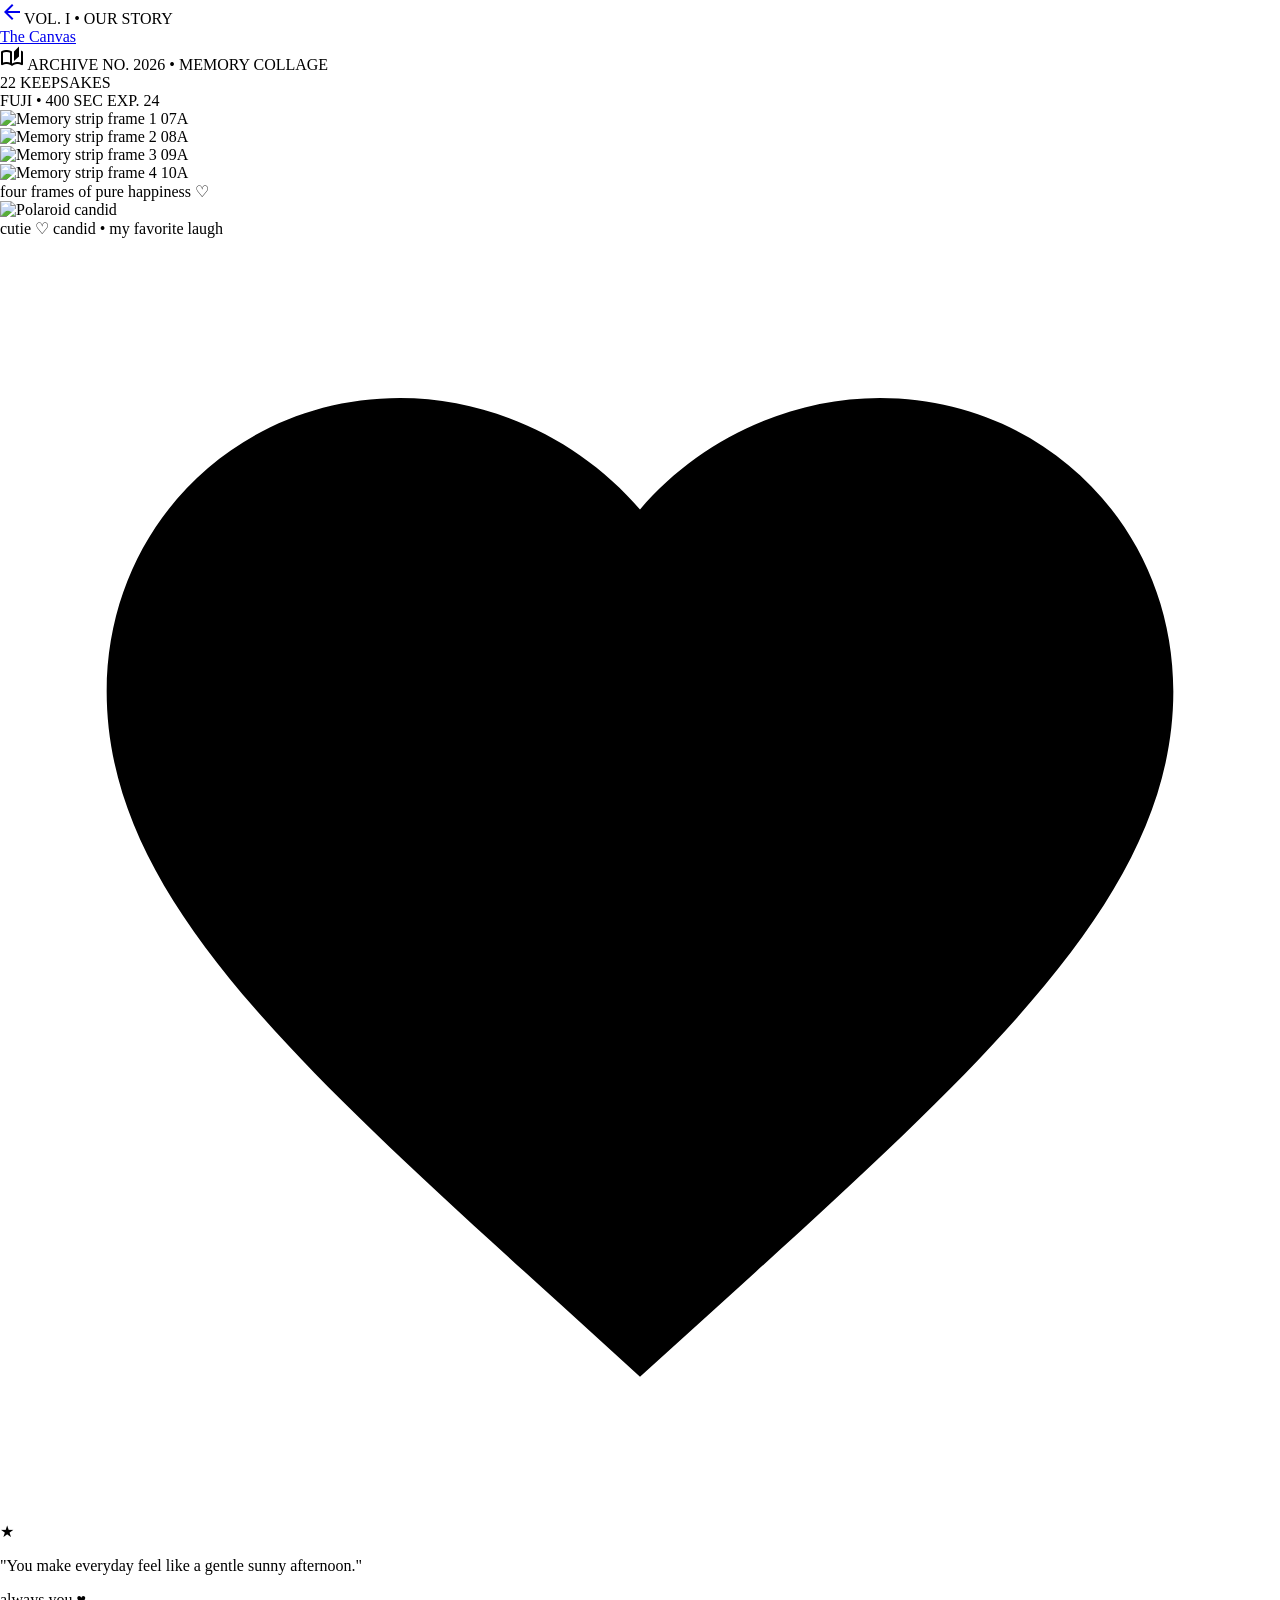
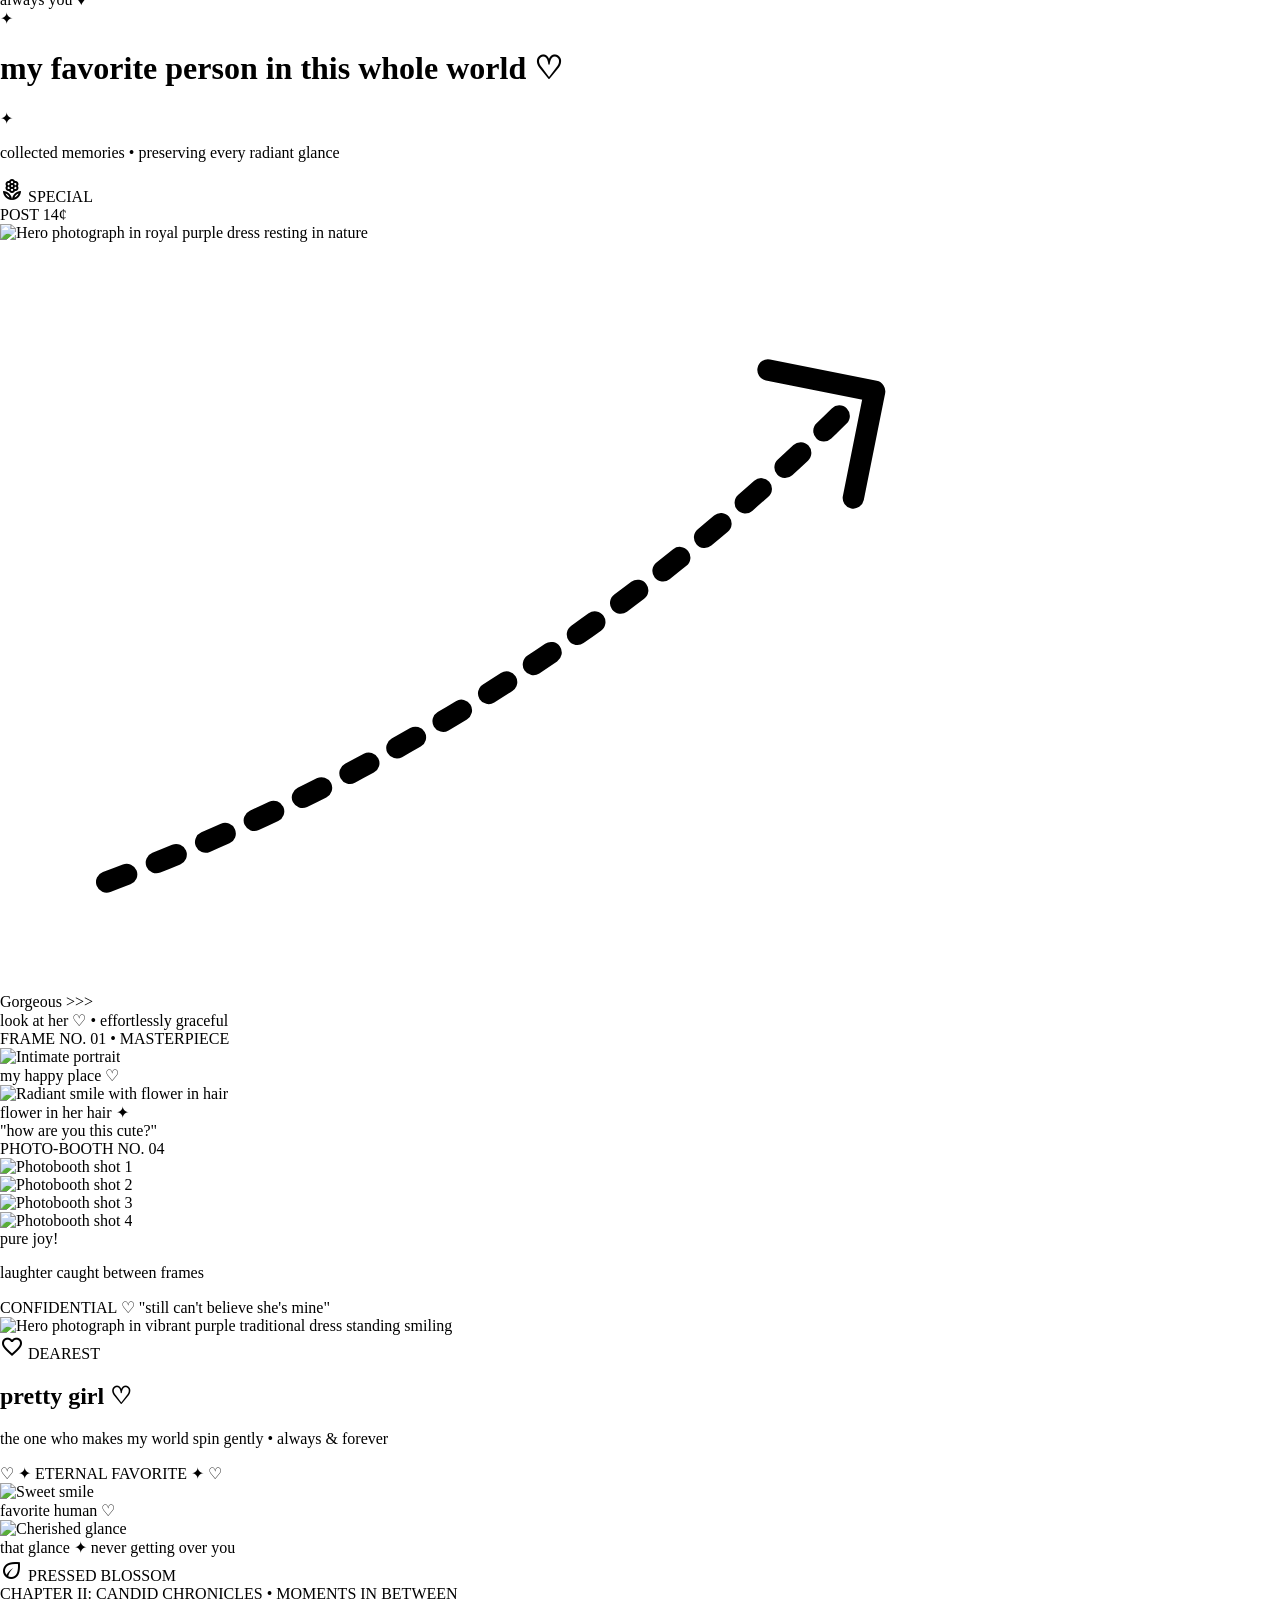
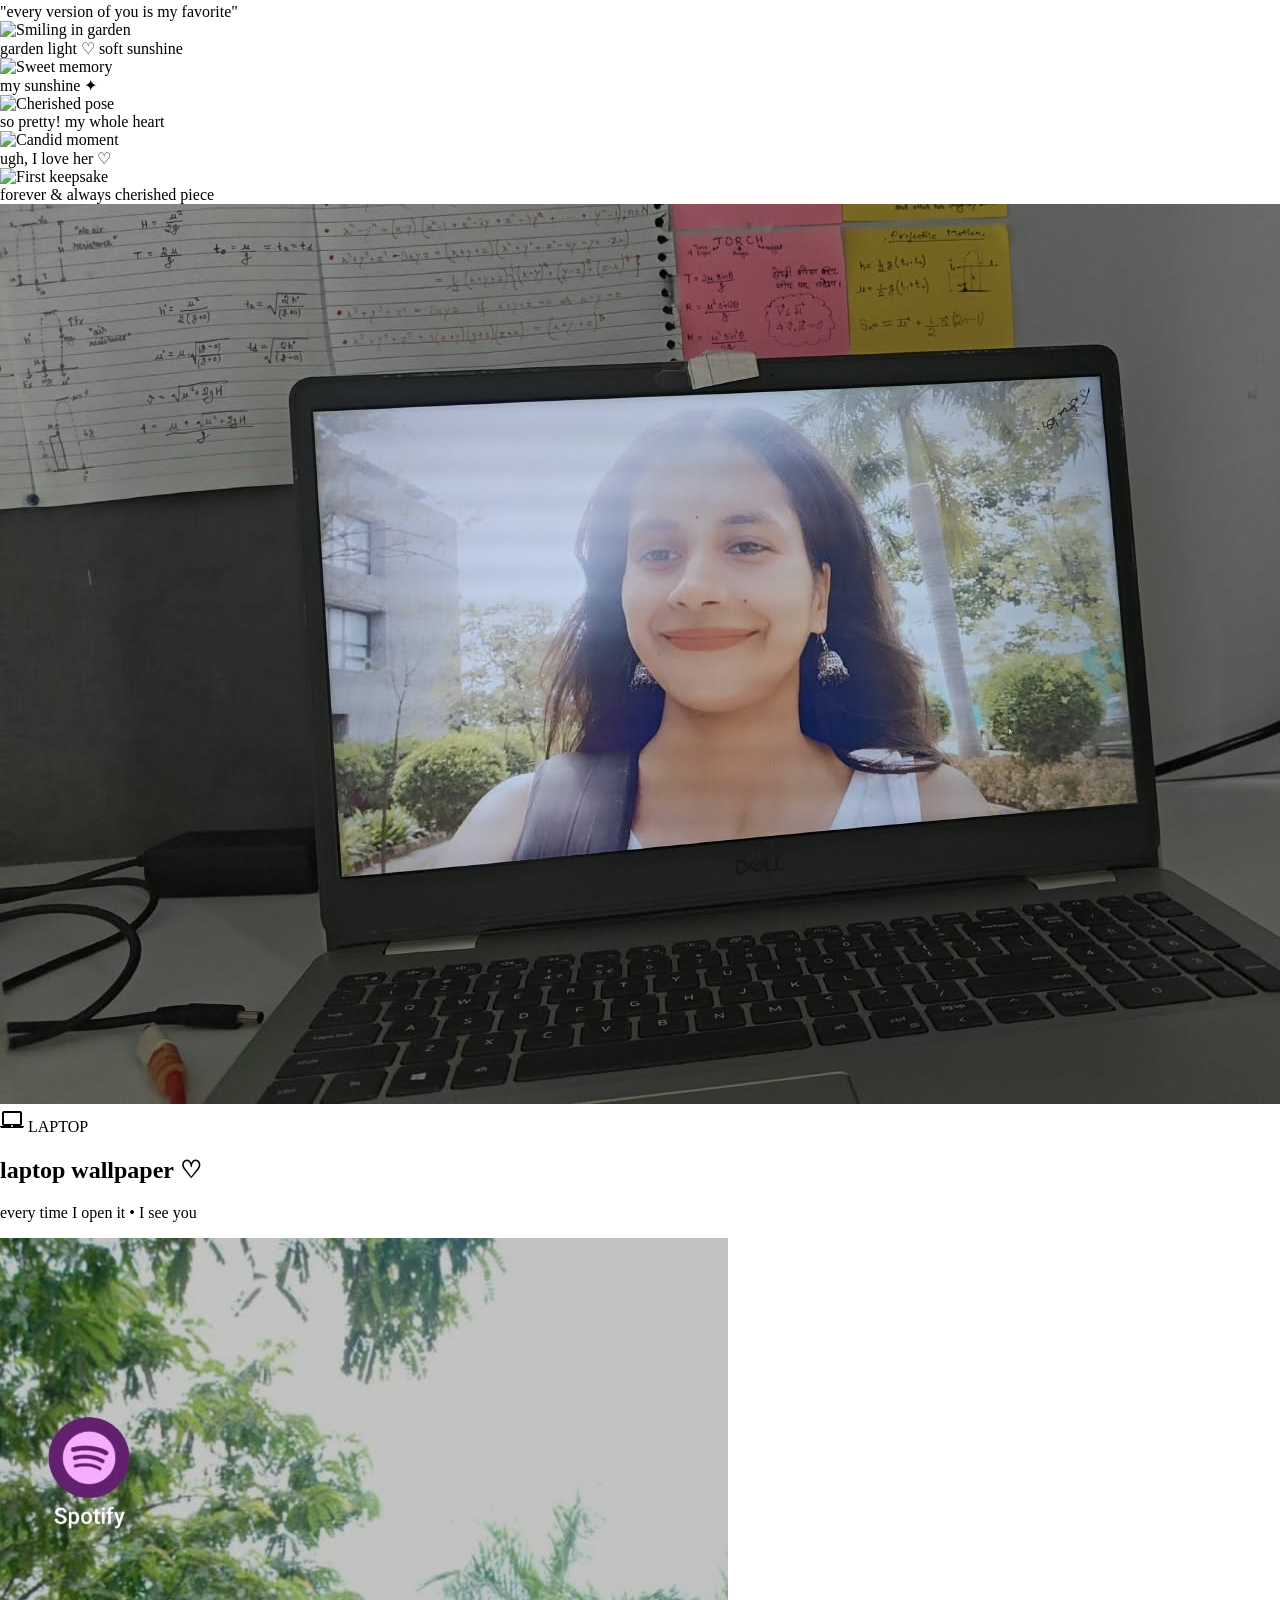
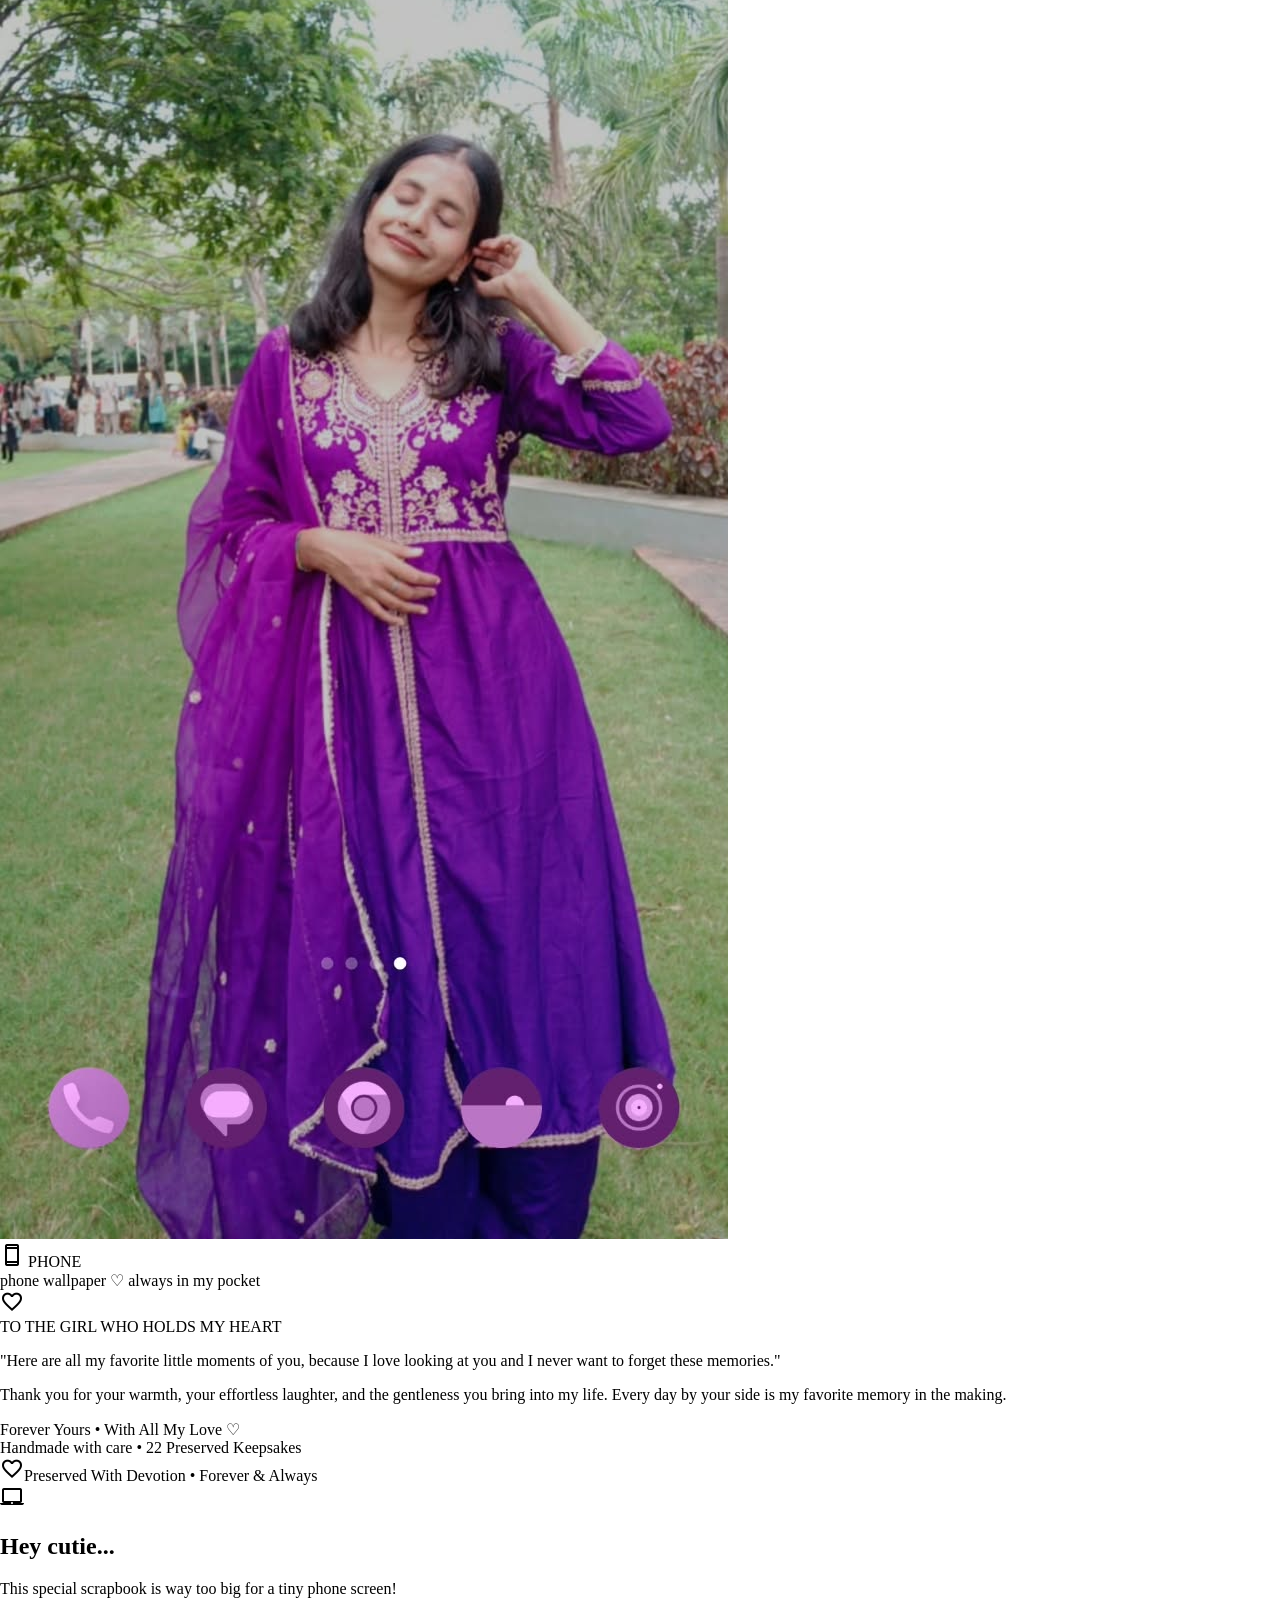
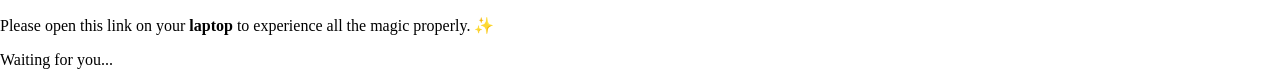
==== code.html @ 025b6c27 "Initial commit" ====
<!DOCTYPE html>

<html lang="en"><head><meta charset="utf-8"/><meta content="width=device-width, initial-scale=1.0" name="viewport"/><link href="https://fonts.googleapis.com/css2?family=Courier+Prime:ital,wght@0,400;0,700;1,400&family=EB+Garamond:ital,wght@0,400..800;1,400..800&family=Karla:ital,wght@0,300..800;1,300..800&family=Material+Symbols+Outlined:opsz,wght,FILL,GRAD@20..48,100..700,0..1,-50..200" rel="stylesheet"/>
<link href="https://fonts.googleapis.com/css2?family=Material+Symbols+Outlined:wght,FILL@100..700,0..1&display=swap" rel="stylesheet"/>
<link href="https://fonts.googleapis.com/css2?family=Courier+Prime:wght@100..900&family=EB+Garamond:wght@100..900&family=Karla:wght@100..900&display=swap" rel="stylesheet"/><style>@layer base{html,body{margin:0;padding:0;}body{overscroll-behavior:none;}main>:first-child{margin-top:0!important;}main>:last-child{margin-bottom:0!important;}}::-webkit-scrollbar{display:none;}</style><script src="https://cdn.tailwindcss.com"></script><script id="tailwind-config">tailwind.config={darkMode:"class",theme:{extend:{colors:{"surface":"#fdf9ef","secondary":"#7e5352","washi-tape-cream":"#F9F6EDD9","tertiary-fixed":"#eeddf5","muted-burgundy":"#5C1D26","on-surface-variant":"#554243","surface-container-high":"#ece8de","on-tertiary-fixed":"#211829","translucent-glaze":"#FFFFFF80","primary":"#6b1526","soft-beige":"#EFE8DA","on-error-container":"#93000a","dusty-rose":"#C98A90","secondary-fixed-dim":"#f1b9b7","kraft-paper":"#D2BA9E","surface-dim":"#dddad0","on-primary-fixed-variant":"#802634","outline":"#887273","on-secondary-fixed":"#311212","surface-container-lowest":"#ffffff","on-surface":"#1c1c16","surface-container":"#f1eee4","ink-charcoal":"#2A2324","blush-pink":"#F4D8D7","surface-container-low":"#f7f3e9","inverse-surface":"#31312a","error":"#ba1a1a","inverse-primary":"#ffb2b8","on-error":"#ffffff","surface-bright":"#fdf9ef","pen-sepia":"#4A3B32","on-primary":"#ffffff","tertiary-fixed-dim":"#d1c1d9","on-tertiary":"#ffffff","on-primary-fixed":"#40000e","tertiary-container":"#564a5e","on-tertiary-container":"#cbbbd2","secondary-fixed":"#ffdad8","secondary-container":"#fdc4c2","surface-variant":"#e6e2d8","surface-container-highest":"#e6e2d8","warm-ivory":"#FAF7F0","primary-container":"#8a2d3b","on-background":"#1c1c16","on-secondary-container":"#794e4d","error-container":"#ffdad6","tertiary":"#3e3346","on-primary-container":"#ffa8af","on-secondary-fixed-variant":"#643c3b","outline-variant":"#dbc0c1","surface-tint":"#9f3d4a","background":"#fdf9ef","inverse-on-surface":"#f4f0e6","on-secondary":"#ffffff","primary-fixed-dim":"#ffb2b8","primary-fixed":"#ffdadb","on-tertiary-fixed-variant":"#4e4256"},borderRadius:{"DEFAULT":"0.125rem","lg":"0.25rem","xl":"0.5rem","full":"0.75rem"},spacing:{"unit-2xs":"0.25rem","unit-3xl":"4rem","unit-xl":"2rem","unit-2xl":"3rem","unit-lg":"1.5rem","unit-md":"1rem","unit-sm":"0.75rem","unit-xs":"0.5rem","scrapbook-padding":"2.5rem","gutter-loose":"1.5rem"},fontFamily:{"headline-lg":["EB Garamond"],"body-md":["Karla"],"annotation-pen":["Karla"],"headline-lg-mobile":["EB Garamond"],"headline-display-mobile":["EB Garamond"],"label-stamp":["Courier Prime"],"headline-md":["EB Garamond"],"annotation-tiny":["Karla"],"script-callout":["EB Garamond"],"label-typewriter":["Courier Prime"],"headline-display":["EB Garamond"],"body-sm":["Karla"]},fontSize:{"headline-lg":["32px",{"lineHeight":"40px","letterSpacing":"-0.01em","fontWeight":"500"}],"body-md":["15px",{"lineHeight":"22px","fontWeight":"400"}],"annotation-pen":["14px",{"lineHeight":"18px","letterSpacing":"0.01em","fontWeight":"500"}],"headline-lg-mobile":["24px",{"lineHeight":"30px","fontWeight":"500"}],"headline-display-mobile":["32px",{"lineHeight":"38px","letterSpacing":"-0.01em","fontWeight":"400"}],"label-stamp":["10px",{"lineHeight":"12px","letterSpacing":"0.1em","fontWeight":"700"}],"headline-md":["22px",{"lineHeight":"28px","fontWeight":"400"}],"annotation-tiny":["11px",{"lineHeight":"14px","letterSpacing":"0.02em","fontWeight":"500"}],"script-callout":["20px",{"lineHeight":"26px","fontWeight":"400"}],"label-typewriter":["12px",{"lineHeight":"16px","letterSpacing":"0.05em","fontWeight":"400"}],"headline-display":["48px",{"lineHeight":"54px","letterSpacing":"-0.02em","fontWeight":"400"}],"body-sm":["13px",{"lineHeight":"18px","fontWeight":"400"}]}}}}</script></head><body class="bg-warm-ivory text-on-surface font-body-md text-body-md"><header class="fixed top-0 w-full z-50 bg-warm-ivory/80 backdrop-blur-xl shadow-[0_1px_8px_rgba(74,59,50,0.06)]"><div class="h-16 w-full px-gutter-loose flex items-center justify-between"><div class="flex items-center gap-unit-sm"><a href="index.html" class="flex items-center justify-center w-8 h-8 rounded-full bg-surface-container hover:bg-surface-container-high transition-colors text-on-surface-variant"><span class="material-symbols-outlined text-[18px]">arrow_back</span></a><span class="font-label-typewriter text-label-typewriter tracking-widest text-primary uppercase">VOL. I • OUR STORY</span></div><nav class="hidden md:flex items-center gap-unit-lg" data-active-classes="bg-primary-container text-on-primary-container font-headline-md"><a aria-current="page" class="transition-colors bg-primary-container text-on-primary-container font-headline-md" data-path="scrapbook-canvas" href="#">The Canvas</a></nav><div class="flex items-center gap-unit-md"></div></div></header><main class="w-full pt-16 bg-warm-ivory min-h-screen"><div class="flex flex-col w-full">
<!-- Interactive Overhead Flat-Lay Scrapbook Canvas -->
<div class="relative w-full max-w-[1400px] mx-auto px-unit-sm md:px-unit-xl py-unit-xl overflow-hidden select-none">
<!-- Ambient Subtle Paper Texture Backdrop Elements -->
<div class="absolute inset-0 pointer-events-none opacity-40 bg-[radial-gradient(#dbc0c1_1px,transparent_1px)] [background-size:24px_24px]"></div>
<!-- Top Floating Curatorial Controls -->
<div class="relative z-30 flex items-center justify-between mb-unit-lg px-unit-xs">
<div class="flex items-center gap-unit-xs bg-surface-container/90 backdrop-blur-md px-unit-md py-unit-xs rounded-full shadow-[0_2px_8px_rgba(74,59,50,0.08)]">
<span class="material-symbols-outlined text-[16px] text-primary">auto_stories</span>
<span class="font-label-stamp text-label-stamp uppercase tracking-widest text-pen-sepia">ARCHIVE NO. 2026 • MEMORY COLLAGE</span>
</div>
<div class="flex items-center gap-unit-sm">
<span class="font-label-typewriter text-label-typewriter text-secondary/80 bg-blush-pink/60 px-unit-sm py-unit-2xs rounded">22 KEEPSAKES</span>
</div>
</div>
<!-- MAIN EDITORIAL SCRAPBOOK COMPOSITION -->
<div class="relative w-full pb-unit-3xl">
<!-- ========================================================= -->
<!-- SECTION 1: THE UPPER OVERVIEW & FILM REEL + POLAROIDS     -->
<!-- ========================================================= -->
<div class="grid grid-cols-1 md:grid-cols-12 gap-unit-md items-start">
<!-- Left Cluster: Film Reel strip (IMAGE_7, 10, 12, 17) & Polaroid (IMAGE_5) -->
<div class="md:col-span-4 flex flex-col gap-unit-lg relative z-20">
<!-- Retro 35mm Acetate Film Strip containing 4 frames -->
<div class="relative bg-ink-charcoal text-surface-variant p-unit-sm rounded shadow-[0_12px_24px_-6px_rgba(42,35,36,0.28)] -rotate-2 hover:rotate-0 transition-transform duration-300">
<!-- Washi tape at top of film reel -->
<div class="absolute -top-3 left-1/3 w-28 h-6 bg-blush-pink/80 backdrop-blur-sm -rotate-3 z-30 shadow-sm border-dashed"></div>
<div class="flex items-center justify-between font-label-stamp text-[9px] text-soft-beige/70 tracking-widest px-unit-xs mb-unit-xs uppercase">
<span>FUJI • 400 SEC</span>
<span class="flex items-center gap-1"><span class="w-1.5 h-1.5 rounded-full bg-dusty-rose"></span>EXP. 24</span>
</div>
<!-- Film Sprocket holes top -->
<div class="flex justify-between px-1 mb-1.5 opacity-60">
<span class="w-2.5 h-2 bg-warm-ivory rounded-xs"></span>
<span class="w-2.5 h-2 bg-warm-ivory rounded-xs"></span>
<span class="w-2.5 h-2 bg-warm-ivory rounded-xs"></span>
<span class="w-2.5 h-2 bg-warm-ivory rounded-xs"></span>
<span class="w-2.5 h-2 bg-warm-ivory rounded-xs"></span>
<span class="w-2.5 h-2 bg-warm-ivory rounded-xs"></span>
<span class="w-2.5 h-2 bg-warm-ivory rounded-xs"></span>
<span class="w-2.5 h-2 bg-warm-ivory rounded-xs"></span>
</div>
<!-- 4 Frames inside the strip -->
<div class="grid grid-cols-2 gap-unit-xs">
<!-- Frame 1: IMAGE_7 -->
<div class="relative group overflow-hidden bg-black/20 rounded">
<img alt="Memory strip frame 1" class="w-full h-36 object-cover object-[center_75%] rounded-xs transition-transform duration-300 group-hover:scale-105" src="https://lh3.googleusercontent.com/aida-public/[base64]"/>
<span class="absolute bottom-1 right-1 font-label-stamp text-[8px] text-surface-bright/90 bg-ink-charcoal/60 px-1">07A</span>
</div>
<!-- Frame 2: IMAGE_10 -->
<div class="relative group overflow-hidden bg-black/20 rounded">
<img alt="Memory strip frame 2" class="w-full h-36 object-cover rounded-xs transition-transform duration-300 group-hover:scale-105" src="https://lh3.googleusercontent.com/aida-public/[base64]"/>
<span class="absolute bottom-1 right-1 font-label-stamp text-[8px] text-surface-bright/90 bg-ink-charcoal/60 px-1">08A</span>
</div>
<!-- Frame 3: IMAGE_12 -->
<div class="relative group overflow-hidden bg-black/20 rounded">
<img alt="Memory strip frame 3" class="w-full h-36 object-cover rounded-xs transition-transform duration-300 group-hover:scale-105" src="https://lh3.googleusercontent.com/aida-public/[base64]"/>
<span class="absolute bottom-1 right-1 font-label-stamp text-[8px] text-surface-bright/90 bg-ink-charcoal/60 px-1">09A</span>
</div>
<!-- Frame 4: IMAGE_17 -->
<div class="relative group overflow-hidden bg-black/20 rounded">
<img alt="Memory strip frame 4" class="w-full h-36 object-cover rounded-xs transition-transform duration-300 group-hover:scale-105" src="https://lh3.googleusercontent.com/aida-public/[base64]"/>
<span class="absolute bottom-1 right-1 font-label-stamp text-[8px] text-surface-bright/90 bg-ink-charcoal/60 px-1">10A</span>
</div>
</div>
<!-- Film Sprocket holes bottom -->
<div class="flex justify-between px-1 mt-1.5 opacity-60">
<span class="w-2.5 h-2 bg-warm-ivory rounded-xs"></span>
<span class="w-2.5 h-2 bg-warm-ivory rounded-xs"></span>
<span class="w-2.5 h-2 bg-warm-ivory rounded-xs"></span>
<span class="w-2.5 h-2 bg-warm-ivory rounded-xs"></span>
<span class="w-2.5 h-2 bg-warm-ivory rounded-xs"></span>
<span class="w-2.5 h-2 bg-warm-ivory rounded-xs"></span>
<span class="w-2.5 h-2 bg-warm-ivory rounded-xs"></span>
<span class="w-2.5 h-2 bg-warm-ivory rounded-xs"></span>
</div>
<div class="mt-unit-xs text-center font-annotation-pen text-annotation-pen text-blush-pink">
              four frames of pure happiness ♡
            </div>
</div>
<!-- Polaroid: IMAGE_5 tucked slightly beneath with tilt -->
<div class="relative self-center w-full max-w-[280px] bg-warm-ivory p-3 pb-7 rounded-sm shadow-[0_10px_22px_-4px_rgba(42,35,36,0.18)] rotate-3 hover:rotate-1 transition-transform duration-300 -mt-unit-md z-20">
<!-- Masking Tape corner -->
<div class="absolute -top-3 -right-2 w-20 h-5 bg-washi-tape-cream rotate-12 shadow-xs z-30"></div>
<img alt="Polaroid candid" class="w-full h-56 object-cover rounded-xs shadow-inner" src="https://lh3.googleusercontent.com/aida-public/[base64]"/>
<div class="pt-3 flex flex-col items-center">
<span class="font-headline-md text-headline-md text-pen-sepia tracking-tight">cutie ♡</span>
<span class="font-annotation-tiny text-annotation-tiny text-secondary">candid • my favorite laugh</span>
</div>
<!-- Tiny heart doodle mark -->
<svg class="absolute bottom-2 right-3 w-5 h-5 text-primary rotate-12" fill="currentColor" viewbox="0 0 24 24">
<path d="M12 21.35l-1.45-1.32C5.4 15.36 2 12.28 2 8.5 2 5.42 4.42 3 7.5 3c1.74 0 3.41.81 4.5 2.09C13.09 3.81 14.76 3 16.5 3 19.58 3 22 5.42 22 8.5c0 3.78-3.4 6.86-8.55 11.54L12 21.35z"></path>
</svg>
</div>
<!-- Handwritten memo scrap -->
<div class="relative bg-soft-beige p-unit-md rounded-sm shadow-[0_3px_8px_rgba(74,59,50,0.1)] -rotate-1 self-start max-w-xs">
<!-- Pin or mini stamp -->
<div class="absolute -top-2 left-4 w-4 h-4 rounded-full bg-primary/80 shadow-inner flex items-center justify-center text-[8px] text-white">★</div>
<p class="font-label-typewriter text-label-typewriter text-ink-charcoal leading-relaxed">
              "You make everyday feel like a gentle sunny afternoon."
            </p>
<div class="mt-1 text-right font-annotation-pen text-annotation-pen text-primary">
              always you ♥
            </div>
</div>
</div>
<!-- Center & Right: HERO PHOTOGRAPH 1 (IMAGE_6 in torn kraft mat) + Centerpiece Note -->
<div class="md:col-span-8 flex flex-col items-center relative z-10">
<!-- Hand-written Centerpiece Header Plaque -->
<div class="relative bg-surface-container-lowest/90 backdrop-blur-sm px-unit-lg py-unit-sm rounded shadow-[0_4px_12px_rgba(42,35,36,0.06)] mb-unit-md text-center rotate-1">
<div class="flex items-center justify-center gap-unit-xs">
<span class="text-primary font-headline-lg">✦</span>
<h1 class="font-headline-lg text-headline-lg text-primary tracking-tight">
                my favorite person in this whole world ♡
              </h1>
<span class="text-primary font-headline-lg">✦</span>
</div>
<p class="font-annotation-pen text-annotation-pen text-on-surface-variant">
              collected memories • preserving every radiant glance
            </p>
</div>
<!-- Hero Photograph 1: IMAGE_6 on large torn-edge Kraft Paper mat -->
<div class="relative w-full max-w-[620px] bg-kraft-paper p-unit-md pb-unit-lg rounded-sm shadow-[0_18px_36px_-8px_rgba(42,35,36,0.22)] -rotate-1 hover:rotate-0 transition-transform duration-500">
<!-- Washi tape at top left and right -->
<div class="absolute -top-4 -left-3 w-28 h-6 bg-dusty-rose/70 backdrop-blur-sm -rotate-12 z-30 shadow-xs"></div>
<div class="absolute -top-3 -right-4 w-32 h-6 bg-washi-tape-cream/90 rotate-6 z-30 shadow-xs"></div>
<!-- Realistic Vintage Postage Stamp affixed to corner -->
<div class="absolute top-2 right-4 bg-surface-container p-1 rounded-xs shadow-sm rotate-6 z-20 flex flex-col items-center">
<div class="w-8 h-10 bg-muted-burgundy text-warm-ivory flex flex-col items-center justify-center rounded-xs">
<span class="material-symbols-outlined text-[14px]">local_florist</span>
<span class="font-label-stamp text-[7px]">SPECIAL</span>
</div>
<span class="font-label-stamp text-[7px] text-pen-sepia mt-0.5">POST 14¢</span>
</div>
<!-- Inner White Archival Photographic Print -->
<div class="bg-warm-ivory p-unit-sm rounded-xs shadow-[0_4px_10px_rgba(0,0,0,0.12)]">
<div class="relative overflow-hidden group">
<img alt="Hero photograph in royal purple dress resting in nature" class="w-full h-[460px] md:h-[520px] object-cover object-[center_75%] rounded-xs transition-transform duration-700 group-hover:scale-[1.02]" src="https://lh3.googleusercontent.com/aida-public/[base64]"/>
<!-- Hand-drawn SVG doodle arrow pointing to her radiant smile -->
<div class="absolute bottom-8 left-6 pointer-events-none drop-shadow-md">
<svg class="w-32 h-20 text-white/95" fill="none" stroke="currentColor" stroke-width="2" viewbox="0 0 120 70">
<path d="M10,60 Q50,45 80,15" stroke-dasharray="2 3" stroke-linecap="round"></path>
<path d="M72,12 L82,14 L80,24" stroke-linecap="round" stroke-linejoin="round"></path>
</svg>
<span class="font-headline-md text-headline-md text-white drop-shadow-[0_2px_4px_rgba(0,0,0,0.8)] ml-2">
                    Gorgeous >>>
                  </span>
</div>
</div>
</div>
<!-- Bottom Chin with intimate handwritten ink annotation -->
<div class="mt-unit-sm px-unit-xs flex flex-col md:flex-row items-baseline justify-between gap-unit-xs">
<div class="flex items-center gap-unit-xs">
<span class="font-headline-lg text-headline-lg text-muted-burgundy">look at her ♡</span>
<span class="font-label-typewriter text-label-typewriter text-pen-sepia/80">• effortlessly graceful</span>
</div>
<div class="font-label-stamp text-label-stamp uppercase tracking-widest text-on-surface-variant/80">
                FRAME NO. 01 • MASTERPIECE
              </div>
</div>
</div>
<!-- Secondary Overlapping Polaroid duo nestled to the right (IMAGE_11 & IMAGE_16) -->
<div class="flex flex-wrap md:flex-nowrap justify-center gap-unit-md mt-unit-lg w-full max-w-[620px]">
<!-- Snapshot 11 -->
<div class="relative bg-warm-ivory p-2.5 pb-6 rounded-xs shadow-[0_8px_20px_-4px_rgba(42,35,36,0.14)] rotate-3 hover:rotate-1 transition-transform w-52">
<div class="absolute -top-2 left-1/4 w-16 h-4 bg-blush-pink/80 -rotate-6 z-20"></div>
<img alt="Intimate portrait" class="w-full h-48 object-cover rounded-xs" src="https://lh3.googleusercontent.com/aida-public/[base64]"/>
<div class="pt-2 text-center font-headline-md text-headline-md text-pen-sepia">
                my happy place ♡
              </div>
</div>
<!-- Snapshot 16 (Flower in hair) -->
<div class="relative bg-warm-ivory p-2.5 pb-6 rounded-xs shadow-[0_8px_20px_-4px_rgba(42,35,36,0.14)] -rotate-2 hover:rotate-0 transition-transform w-56">
<div class="absolute -top-3 right-2 w-20 h-5 bg-washi-tape-cream/90 rotate-12 z-20"></div>
<img alt="Radiant smile with flower in hair" class="w-full h-48 object-cover rounded-xs" src="https://lh3.googleusercontent.com/aida-public/[base64]"/>
<div class="pt-2 flex items-center justify-center gap-1 font-headline-md text-headline-md text-primary">
<span>flower in her hair ✦</span>
</div>
<span class="block text-center font-annotation-tiny text-annotation-tiny text-secondary">
                "how are you this cute?"
              </span>
</div>
</div>
</div>
</div>
<!-- ========================================================= -->
<!-- SECTION 2: THE HEART OF THE ALBUM - HERO 2 + PHOTO-BOOTH  -->
<!-- ========================================================= -->
<div class="mt-unit-2xl grid grid-cols-1 md:grid-cols-12 gap-unit-lg items-center relative">
<!-- Photo-Booth Strip: 4 Vertical Snapshots (IMAGE_8, IMAGE_9, IMAGE_13, IMAGE_18) -->
<div class="md:col-span-4 flex flex-col items-center relative z-20 order-2 md:order-1">
<div class="relative bg-surface-container-lowest p-3 rounded-sm shadow-[0_14px_28px_-6px_rgba(42,35,36,0.2)] rotate-2 hover:rotate-0 transition-transform duration-300 w-full max-w-[220px]">
<!-- Cute Washi tape at top of photobooth strip -->
<div class="absolute -top-3 left-6 w-24 h-5 bg-dusty-rose/80 backdrop-blur-sm -rotate-3 z-30"></div>
<div class="text-center font-label-stamp text-[10px] text-pen-sepia uppercase tracking-wider mb-2">
              PHOTO-BOOTH NO. 04
            </div>
<div class="flex flex-col gap-2">
<div class="overflow-hidden rounded-xs bg-surface-dim">
<img alt="Photobooth shot 1" class="w-full h-32 object-cover hover:scale-105 transition-transform" src="https://lh3.googleusercontent.com/aida-public/[base64]"/>
</div>
<div class="overflow-hidden rounded-xs bg-surface-dim">
<img alt="Photobooth shot 2" class="w-full h-32 object-cover hover:scale-105 transition-transform" src="https://lh3.googleusercontent.com/aida-public/[base64]"/>
</div>
<div class="overflow-hidden rounded-xs bg-surface-dim">
<img alt="Photobooth shot 3" class="w-full h-32 object-cover hover:scale-105 transition-transform" src="https://lh3.googleusercontent.com/aida-public/[base64]"/>
</div>
<div class="overflow-hidden rounded-xs bg-surface-dim">
<img alt="Photobooth shot 4" class="w-full h-32 object-cover hover:scale-105 transition-transform" src="https://lh3.googleusercontent.com/aida-public/[base64]"/>
</div>
</div>
<!-- Photobooth bottom footer annotation -->
<div class="mt-3 text-center">
<span class="font-headline-md text-headline-md text-muted-burgundy">pure joy!</span>
<p class="font-annotation-tiny text-annotation-tiny text-secondary mt-0.5">
                laughter caught between frames
              </p>
</div>
</div>
<!-- Decorative Postcard note tucked beside the strip -->
<div class="bg-surface-container-high p-unit-sm rounded-sm shadow-sm -rotate-3 mt-unit-sm max-w-[220px] text-center">
<span class="font-label-stamp text-label-stamp text-primary block">CONFIDENTIAL ♡</span>
<span class="font-annotation-pen text-annotation-pen text-ink-charcoal">
              "still can't believe she's mine"
            </span>
</div>
</div>
<!-- HERO PHOTOGRAPH 2 (IMAGE_4) - Centerpiece Polaroid with Gingham Tape -->
<div class="md:col-span-5 flex flex-col items-center relative z-30 order-1 md:order-2">
<div class="relative bg-warm-ivory p-unit-md pb-unit-xl rounded-sm shadow-[0_20px_40px_-8px_rgba(42,35,36,0.26)] -rotate-2 hover:rotate-0 transition-transform duration-500 w-full max-w-[440px]">
<!-- Blush gingham tape overlays across top corners -->
<div class="absolute -top-4 -left-4 w-32 h-7 bg-blush-pink/90 backdrop-blur-sm -rotate-12 z-30 shadow-xs"></div>
<div class="absolute -top-3 -right-3 w-28 h-7 bg-washi-tape-cream/90 rotate-12 z-30 shadow-xs"></div>
<!-- The Hero Image -->
<div class="relative overflow-hidden rounded-xs shadow-inner">
<img alt="Hero photograph in vibrant purple traditional dress standing smiling" class="w-full h-[480px] object-cover object-[center_75%] hover:scale-102 transition-transform duration-500" src="https://lh3.googleusercontent.com/aida-public/[base64]"/>
<!-- Subtle decorative sticker badge on top of photo edge -->
<div class="absolute top-3 left-3 bg-warm-ivory/90 backdrop-blur-md px-2 py-1 rounded-full shadow-sm flex items-center gap-1">
<span class="material-symbols-outlined text-primary text-[14px]">favorite</span>
<span class="font-label-stamp text-[9px] text-pen-sepia uppercase tracking-widest">DEAREST</span>
</div>
</div>
<!-- Polaroid Chin Text with handwritten love declaration -->
<div class="pt-unit-md text-center flex flex-col items-center">
<h2 class="font-headline-lg text-headline-lg text-primary tracking-tight">
                pretty girl ♡
              </h2>
<p class="font-annotation-pen text-annotation-pen text-pen-sepia mt-1">
                the one who makes my world spin gently • always & forever
              </p>
<!-- Mini hand-drawn ink hearts -->
<div class="flex items-center gap-2 mt-2 text-dusty-rose text-body-sm">
<span>♡</span>
<span>✦</span>
<span class="font-label-stamp text-label-stamp text-secondary uppercase tracking-widest">ETERNAL FAVORITE</span>
<span>✦</span>
<span>♡</span>
</div>
</div>
</div>
</div>
<!-- Right Side: Medium Polaroid Pair (IMAGE_14 & IMAGE_15) + Delicate Notes -->
<div class="md:col-span-3 flex flex-col gap-unit-lg items-center relative z-20 order-3">
<!-- Polaroid IMAGE_14 -->
<div class="relative bg-warm-ivory p-2.5 pb-6 rounded-xs shadow-[0_10px_22px_-4px_rgba(42,35,36,0.16)] rotate-3 hover:rotate-1 transition-transform w-full max-w-[240px]">
<div class="absolute -top-2 right-4 w-16 h-4 bg-blush-pink/80 rotate-6 z-20"></div>
<img alt="Sweet smile" class="w-full h-52 object-cover rounded-xs" src="https://lh3.googleusercontent.com/aida-public/[base64]"/>
<div class="pt-2 text-center">
<span class="font-headline-md text-headline-md text-pen-sepia">favorite human ♡</span>
</div>
</div>
<!-- Polaroid IMAGE_15 -->
<div class="relative bg-warm-ivory p-2.5 pb-6 rounded-xs shadow-[0_10px_22px_-4px_rgba(42,35,36,0.16)] -rotate-3 hover:rotate-0 transition-transform w-full max-w-[240px]">
<div class="absolute -top-3 left-4 w-20 h-5 bg-washi-tape-cream rotate-[-10deg] z-20"></div>
<img alt="Cherished glance" class="w-full h-52 object-cover rounded-xs" src="https://lh3.googleusercontent.com/aida-public/[base64]"/>
<div class="pt-2 text-center">
<span class="font-headline-md text-headline-md text-primary">that glance ✦</span>
<span class="block font-annotation-tiny text-annotation-tiny text-on-surface-variant">never getting over you</span>
</div>
</div>
<!-- Adhesive Pressed Flower / Bow Motif sticker -->
<div class="flex items-center gap-unit-xs bg-surface-container/80 backdrop-blur-sm px-unit-md py-unit-xs rounded-full shadow-xs">
<span class="material-symbols-outlined text-[16px] text-muted-burgundy">eco</span>
<span class="font-label-stamp text-label-stamp text-pen-sepia tracking-widest uppercase">PRESSED BLOSSOM</span>
</div>
</div>
</div>
<!-- ========================================================= -->
<!-- SECTION 3: THE MEMORY RUNWAY (IMAGE_19, 20, 21, 22, 3)    -->
<!-- ========================================================= -->
<div class="mt-unit-2xl pt-unit-lg relative z-20">
<!-- Torn Paper Divider Heading -->
<div class="flex items-center justify-between border-b border-dashed border-outline-variant/60 pb-unit-sm mb-unit-lg">
<div class="flex items-center gap-unit-sm">
<span class="w-2.5 h-2.5 rounded-full bg-primary"></span>
<span class="font-label-typewriter text-label-typewriter uppercase tracking-widest text-primary">
              CHAPTER II: CANDID CHRONICLES • MOMENTS IN BETWEEN
            </span>
</div>
<span class="font-annotation-pen text-annotation-pen text-secondary">
            "every version of you is my favorite"
          </span>
</div>
<!-- Asymmetrical Collage of the remaining 5 photos -->
<div class="grid grid-cols-1 sm:grid-cols-2 md:grid-cols-5 gap-unit-md items-end">
<!-- Card 1: IMAGE_19 (Smiling in Garden - Medium Polaroid) -->
<div class="relative bg-warm-ivory p-3 pb-8 rounded-xs shadow-[0_8px_20px_-4px_rgba(42,35,36,0.16)] rotate-1 hover:rotate-0 transition-transform">
<div class="absolute -top-3 left-1/4 w-20 h-5 bg-dusty-rose/70 -rotate-6 z-20"></div>
<img alt="Smiling in garden" class="w-full h-56 object-cover rounded-xs" src="https://lh3.googleusercontent.com/aida-public/[base64]"/>
<div class="pt-3 text-center">
<span class="font-headline-md text-headline-md text-pen-sepia">garden light ♡</span>
<span class="block font-annotation-tiny text-annotation-tiny text-muted-burgundy">soft sunshine</span>
</div>
</div>
<!-- Card 2: IMAGE_20 (Snapshots with washi tape) -->
<div class="relative bg-soft-beige p-2.5 pb-6 rounded-xs shadow-[0_8px_18px_-4px_rgba(42,35,36,0.14)] -rotate-2 hover:rotate-0 transition-transform">
<div class="absolute -top-2 right-2 w-16 h-4 bg-washi-tape-cream/90 rotate-12 z-20"></div>
<img alt="Sweet memory" class="w-full h-52 object-cover rounded-xs" src="https://lh3.googleusercontent.com/aida-public/[base64]"/>
<div class="pt-2 text-center font-headline-md text-headline-md text-ink-charcoal">
              my sunshine ✦
            </div>
</div>
<!-- Card 3: IMAGE_21 (Artisanal vertical print) -->
<div class="relative bg-warm-ivory p-3 pb-7 rounded-xs shadow-[0_12px_24px_-6px_rgba(42,35,36,0.18)] rotate-2 hover:rotate-0 transition-transform">
<div class="absolute -top-3 left-4 w-20 h-5 bg-blush-pink/80 -rotate-3 z-20"></div>
<img alt="Cherished pose" class="w-full h-64 object-cover rounded-xs" src="https://lh3.googleusercontent.com/aida-public/[base64]"/>
<div class="pt-2 text-center">
<span class="font-headline-md text-headline-md text-primary">so pretty!</span>
<span class="block font-annotation-tiny text-annotation-tiny text-secondary">my whole heart</span>
</div>
</div>
<!-- Card 4: IMAGE_22 (Cozy memory) -->
<div class="relative bg-soft-beige p-2.5 pb-6 rounded-xs shadow-[0_8px_18px_-4px_rgba(42,35,36,0.14)] -rotate-1 hover:rotate-0 transition-transform">
<div class="absolute -top-3 right-4 w-16 h-4 bg-washi-tape-cream rotate-6 z-20"></div>
<img alt="Candid moment" class="w-full h-52 object-cover rounded-xs" src="https://lh3.googleusercontent.com/aida-public/[base64]"/>
<div class="pt-2 text-center font-headline-md text-headline-md text-pen-sepia">
              ugh, I love her ♡
            </div>
</div>
<!-- Card 5: IMAGE_3 (The Genesis snapshot) -->
<div class="relative bg-warm-ivory p-3 pb-7 rounded-xs shadow-[0_10px_22px_-4px_rgba(42,35,36,0.16)] rotate-3 hover:rotate-0 transition-transform">
<div class="absolute -top-3 left-6 w-20 h-5 bg-dusty-rose/70 -rotate-12 z-20"></div>
<img alt="First keepsake" class="w-full h-56 object-cover rounded-xs" src="https://lh3.googleusercontent.com/aida-public/[base64]"/>
<div class="pt-2 text-center">
<span class="font-headline-md text-headline-md text-muted-burgundy">forever & always</span>
<span class="block font-annotation-tiny text-annotation-tiny text-secondary">cherished piece</span>
</div>
</div>
</div>
</div>

<!-- ========================================================= -->
<!-- SECTION 3.5: SPECIAL WALLPAPERS                           -->
<!-- ========================================================= -->
<div class="mt-unit-3xl mb-unit-3xl w-full flex flex-col md:flex-row justify-center items-center gap-unit-2xl">

  <!-- Laptop Wallpaper -->
  <div class="relative flex flex-col items-center w-full max-w-[480px]">
    <div class="relative bg-warm-ivory p-unit-md pb-unit-xl rounded-sm shadow-[0_20px_40px_-8px_rgba(42,35,36,0.26)] -rotate-2 hover:rotate-0 transition-transform duration-500 w-full">
      <!-- Blush gingham tape overlays across top corners -->
      <div class="absolute -top-4 -left-4 w-32 h-7 bg-blush-pink/90 backdrop-blur-sm -rotate-12 z-30 shadow-xs"></div>
      
      <!-- The Hero Image -->
      <div class="relative overflow-hidden rounded-xs shadow-inner">
        <img alt="Laptop Wallpaper" class="w-full h-auto max-h-[400px] object-contain object-center" src="assets/my%20laptop%20wallpaper.jpeg"/>
        <!-- Subtle decorative sticker badge on top of photo edge -->
        <div class="absolute top-3 left-3 bg-warm-ivory/90 backdrop-blur-md px-2 py-1 rounded-full shadow-sm flex items-center gap-1">
          <span class="material-symbols-outlined text-primary text-[14px]">laptop_mac</span>
          <span class="font-label-stamp text-[9px] text-pen-sepia uppercase tracking-widest">LAPTOP</span>
        </div>
      </div>
      
      <!-- Polaroid Chin Text -->
      <div class="pt-unit-md text-center flex flex-col items-center">
        <h2 class="font-headline-lg text-headline-lg text-primary tracking-tight">
          laptop wallpaper ♡
        </h2>
        <p class="font-annotation-pen text-annotation-pen text-pen-sepia mt-1">
          every time I open it • I see you
        </p>
      </div>
    </div>
  </div>

  <!-- Phone Wallpaper -->
  <div class="relative flex flex-col items-center w-full max-w-[340px]">
    <div class="relative bg-kraft-paper p-unit-md pb-unit-xl rounded-sm shadow-[0_18px_36px_-8px_rgba(42,35,36,0.22)] rotate-2 hover:rotate-0 transition-transform duration-500 w-full">
      <!-- Washi tape at top left and right -->
      <div class="absolute -top-3 -right-4 w-32 h-6 bg-washi-tape-cream/90 rotate-6 z-30 shadow-xs"></div>
      
      <!-- Inner White Archival Photographic Print -->
      <div class="bg-warm-ivory p-unit-sm rounded-xs shadow-[0_4px_10px_rgba(0,0,0,0.12)]">
        <div class="relative overflow-hidden group">
          <img alt="Phone Wallpaper" class="w-full h-auto max-h-[600px] object-contain object-center rounded-xs" src="assets/My%20phone%20wallpaper.jpeg"/>
          <div class="absolute top-3 left-3 bg-warm-ivory/90 backdrop-blur-md px-2 py-1 rounded-full shadow-sm flex items-center gap-1">
            <span class="material-symbols-outlined text-primary text-[14px]">smartphone</span>
            <span class="font-label-stamp text-[9px] text-pen-sepia uppercase tracking-widest">PHONE</span>
          </div>
        </div>
      </div>
      
      <!-- Bottom Chin -->
      <div class="mt-unit-sm text-center">
        <span class="font-headline-lg text-headline-lg text-muted-burgundy">phone wallpaper ♡</span>
        <span class="block font-label-typewriter text-label-typewriter text-pen-sepia/80 mt-1">always in my pocket</span>
      </div>
    </div>
  </div>

</div>

<!-- ========================================================= -->
<!-- SECTION 4: INTIMATE FINAL LETTER & SIGN-OFF TIER           -->
<!-- ========================================================= -->
<div class="mt-unit-3xl relative z-20 flex flex-col items-center">
<!-- Handmade Deckled Edge Letter Card -->
<div class="relative w-full max-w-2xl bg-surface-container-low p-unit-xl rounded shadow-[0_12px_32px_-8px_rgba(74,59,50,0.15)] text-center">
<!-- Decorative Wax Seal Stamp Replica at top -->
<div class="absolute -top-6 left-1/2 -translate-x-1/2 w-12 h-12 rounded-full bg-primary text-warm-ivory flex items-center justify-center shadow-[0_4px_12px_rgba(107,21,38,0.35)] border-2 border-warm-ivory">
<span class="material-symbols-outlined text-[20px]">favorite</span>
</div>
<div class="mt-unit-xs">
<span class="font-label-stamp text-label-stamp text-secondary tracking-widest uppercase">
              TO THE GIRL WHO HOLDS MY HEART
            </span>
<p class="font-headline-lg text-headline-lg text-primary mt-unit-sm leading-relaxed">
              "Here are all my favorite little moments of you, because I love looking at you and I never want to forget these memories."
            </p>
<p class="font-body-md text-body-md text-on-surface-variant max-w-lg mx-auto mt-unit-sm leading-relaxed">
              Thank you for your warmth, your effortless laughter, and the gentleness you bring into my life. Every day by your side is my favorite memory in the making.
            </p>
<!-- Handwritten sign-off -->
<div class="mt-unit-lg flex flex-col items-center">
<span class="font-headline-display text-[32px] text-muted-burgundy tracking-tight">
                Forever Yours • With All My Love ♡
              </span>
<div class="flex items-center gap-unit-xs mt-unit-xs text-pen-sepia">
<span class="font-label-typewriter text-label-typewriter">Handmade with care • 22 Preserved Keepsakes</span>
</div>
</div>
</div>
</div>
</div>
</div>
</div>
<!-- Interactive Audio / Hearts Script for Scrapbook Experience -->
<script>
    (function() {
      const audioBtn = document.getElementById('toggleAudioBtn');
      const musicIcon = document.getElementById('musicIcon');
      const audioText = document.getElementById('audioText');
      let isPlaying = false;

      if (audioBtn) {
        audioBtn.addEventListener('click', function() {
          isPlaying = !isPlaying;
          if (isPlaying) {
            musicIcon.textContent = 'music_note';
            musicIcon.classList.add('animate-bounce');
            audioText.textContent = 'playing "our melody" ♪';
            createHeartBurst();
          } else {
            musicIcon.textContent = 'favorite';
            musicIcon.classList.remove('animate-bounce');
            audioText.textContent = 'our favorite song';
          }
        });
      }

      function createHeartBurst() {
        for (let i = 0; i < 7; i++) {
          const heart = document.createElement('div');
          heart.innerHTML = '♡';
          heart.className = 'fixed pointer-events-none text-primary font-headline-lg transition-all duration-1000 z-50';
          heart.style.left = (audioBtn.getBoundingClientRect().left + 40 + (Math.random() * 60 - 30)) + 'px';
          heart.style.top = (audioBtn.getBoundingClientRect().top - 20) + 'px';
          heart.style.opacity = '1';
          document.body.appendChild(heart);

          setTimeout(() => {
            heart.style.transform = `translateY(-${60 + Math.random() * 50}px) scale(${1 + Math.random() * 0.5})`;
            heart.style.opacity = '0';
          }, 50);

          setTimeout(() => {
            heart.remove();
          }, 1100);
        }
      }
    })();
  </script>
</div></main><footer class="w-full bg-surface-container-low shadow-[0_-1px_6px_rgba(74,59,50,0.03)] py-unit-xl mt-unit-3xl"><div class="w-full px-gutter-loose flex flex-col md:flex-row items-center justify-between gap-unit-md text-on-surface-variant"><div class="flex items-center gap-unit-xs font-label-stamp text-label-stamp tracking-widest uppercase text-pen-sepia"><span class="material-symbols-outlined text-[14px] text-muted-burgundy">favorite</span><span>Preserved With Devotion • Forever & Always</span></div></div></footer>

  <!-- Mobile Block Overlay -->
  <div class="fixed inset-0 z-[99999] bg-[#FAF7F0] flex flex-col items-center justify-center p-8 text-center md:hidden">
    <div class="relative z-10 flex flex-col items-center justify-center bg-white/70 p-8 rounded-[2rem] shadow-[0_10px_40px_rgba(0,0,0,0.1)] border border-white max-w-[90%]">
      <span class="material-symbols-outlined text-6xl text-[#C98A90] mb-4 animate-bounce">laptop_mac</span>
      <h2 class="font-headline-display text-4xl text-[#7e5352] mb-4">Hey cutie...</h2>
      <p class="font-body-md text-[#554243] text-base leading-relaxed max-w-sm mb-6">
        This special scrapbook is way too big for a tiny phone screen! <br><br>
        Please open this link on your <strong>laptop</strong> to experience all the magic properly. ✨
      </p>
      <span class="font-script-callout italic text-2xl text-[#C98A90] mt-2">Waiting for you...</span>
    </div>
  </div>

</body></html>
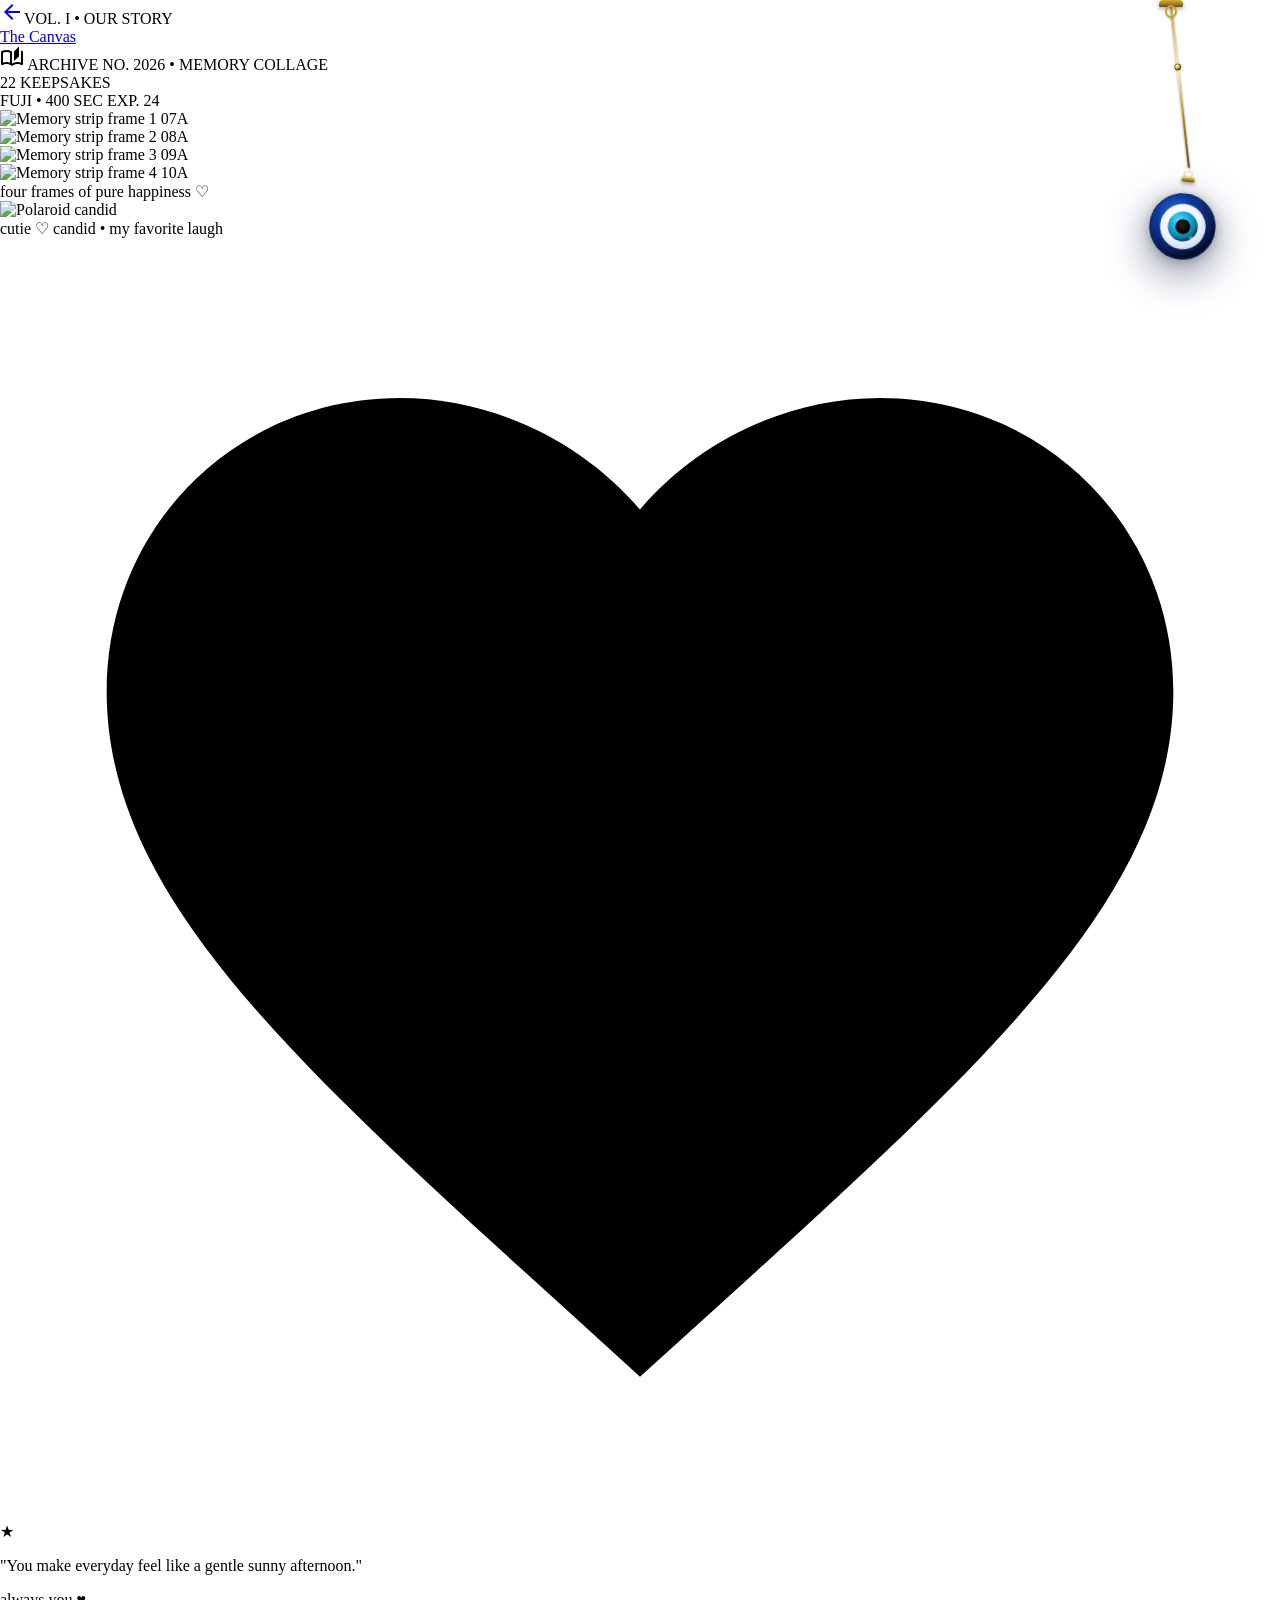
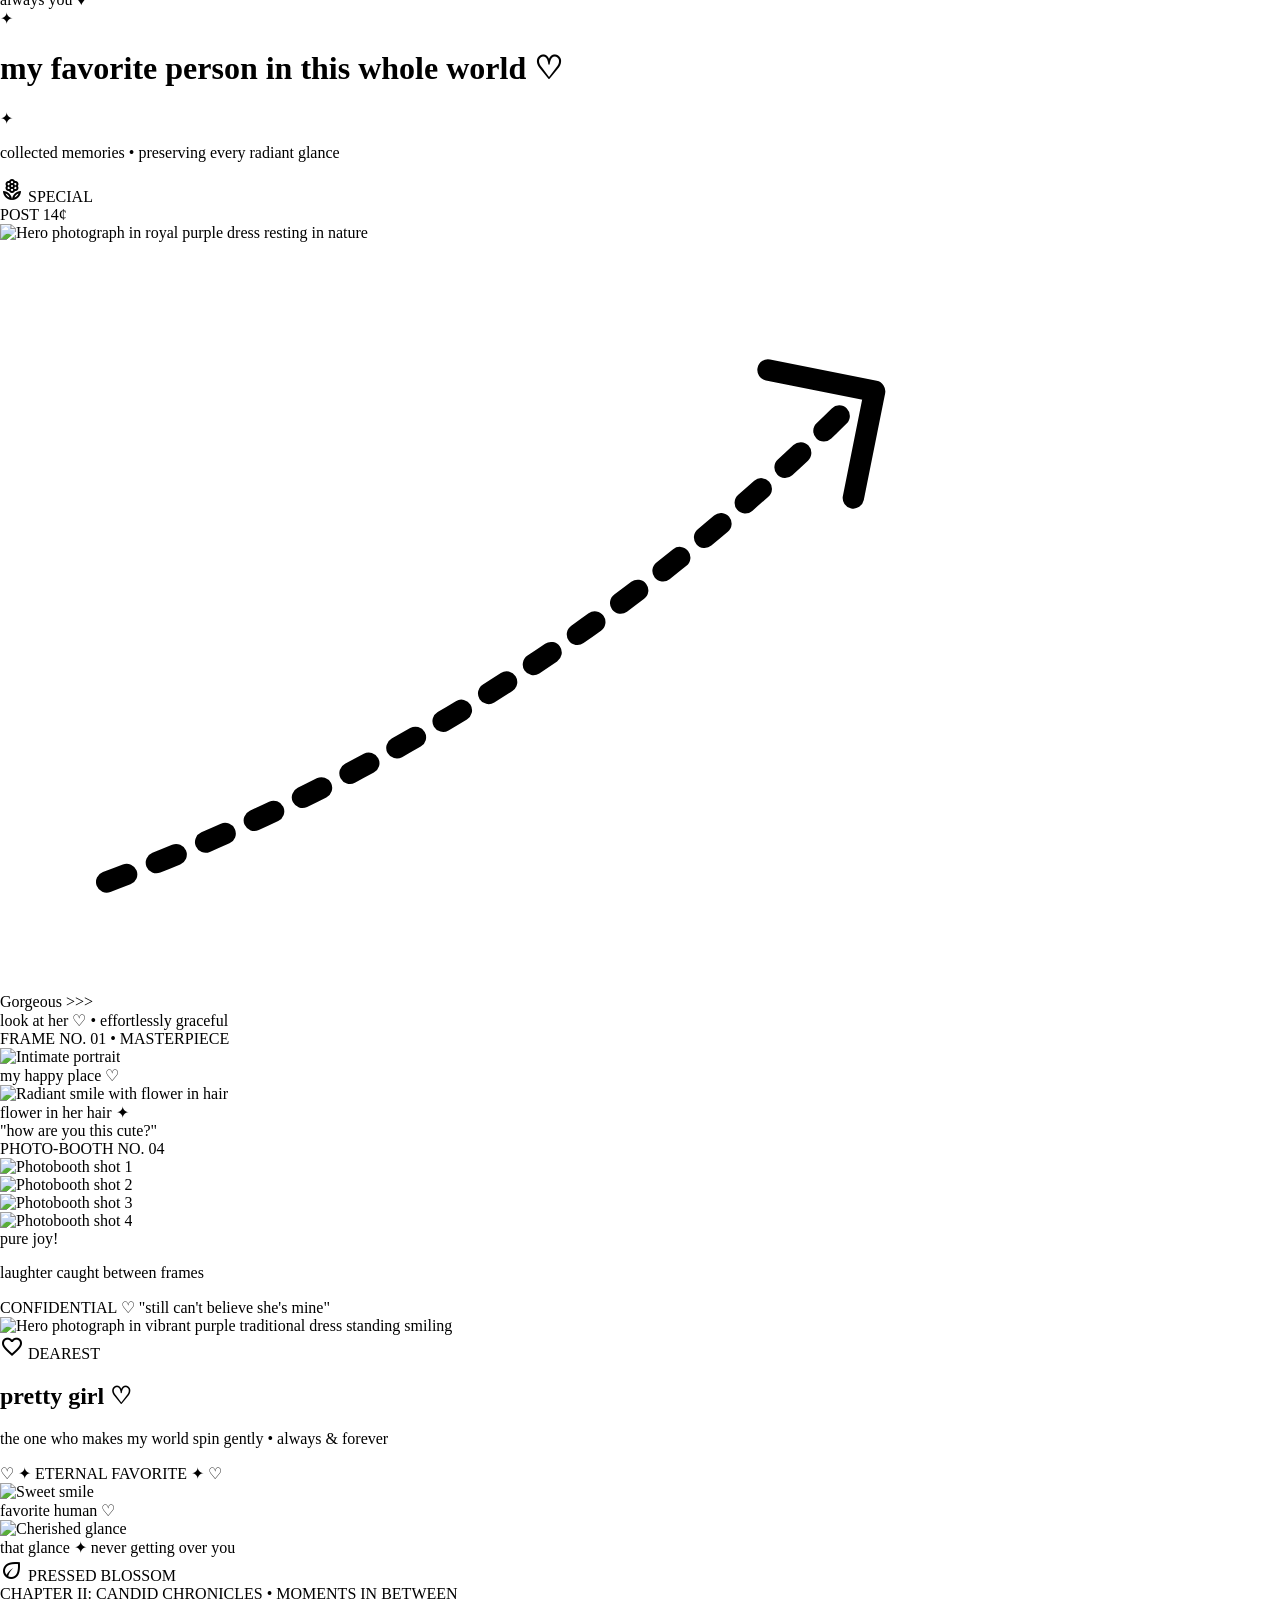
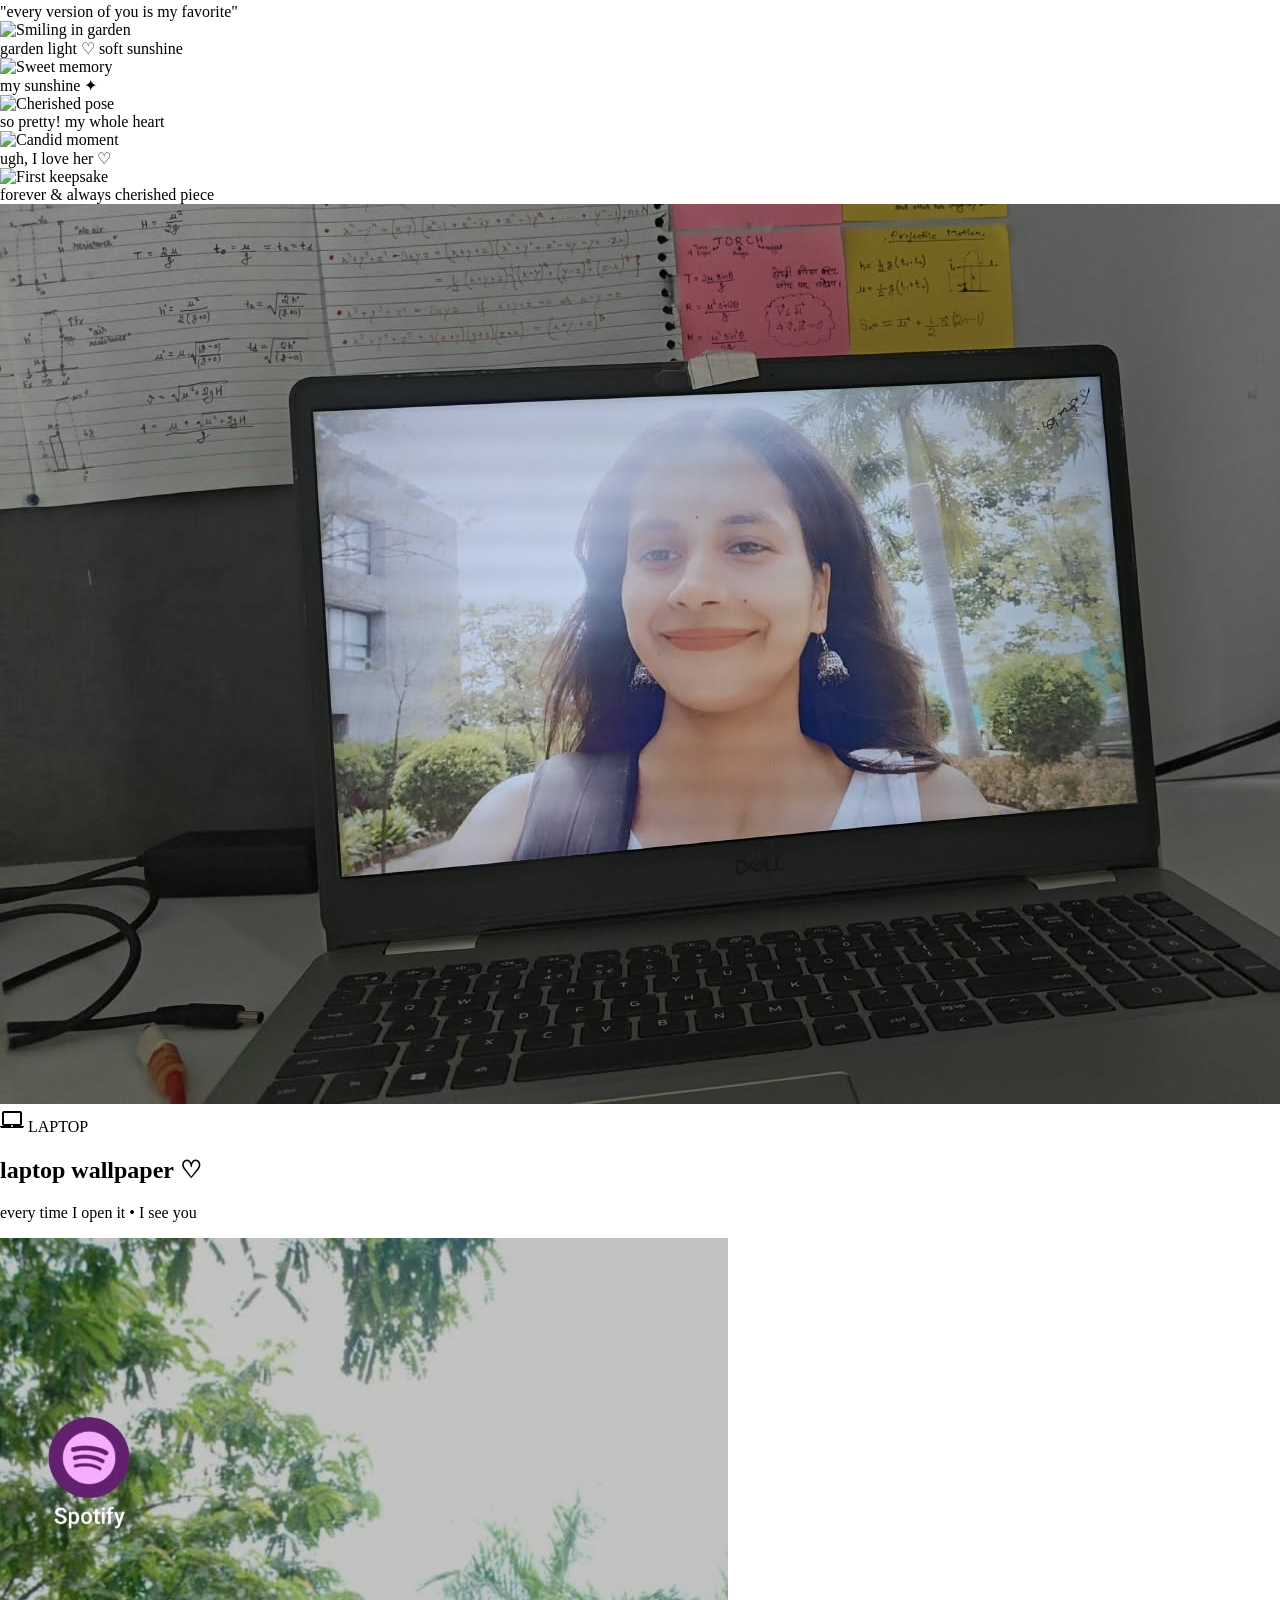
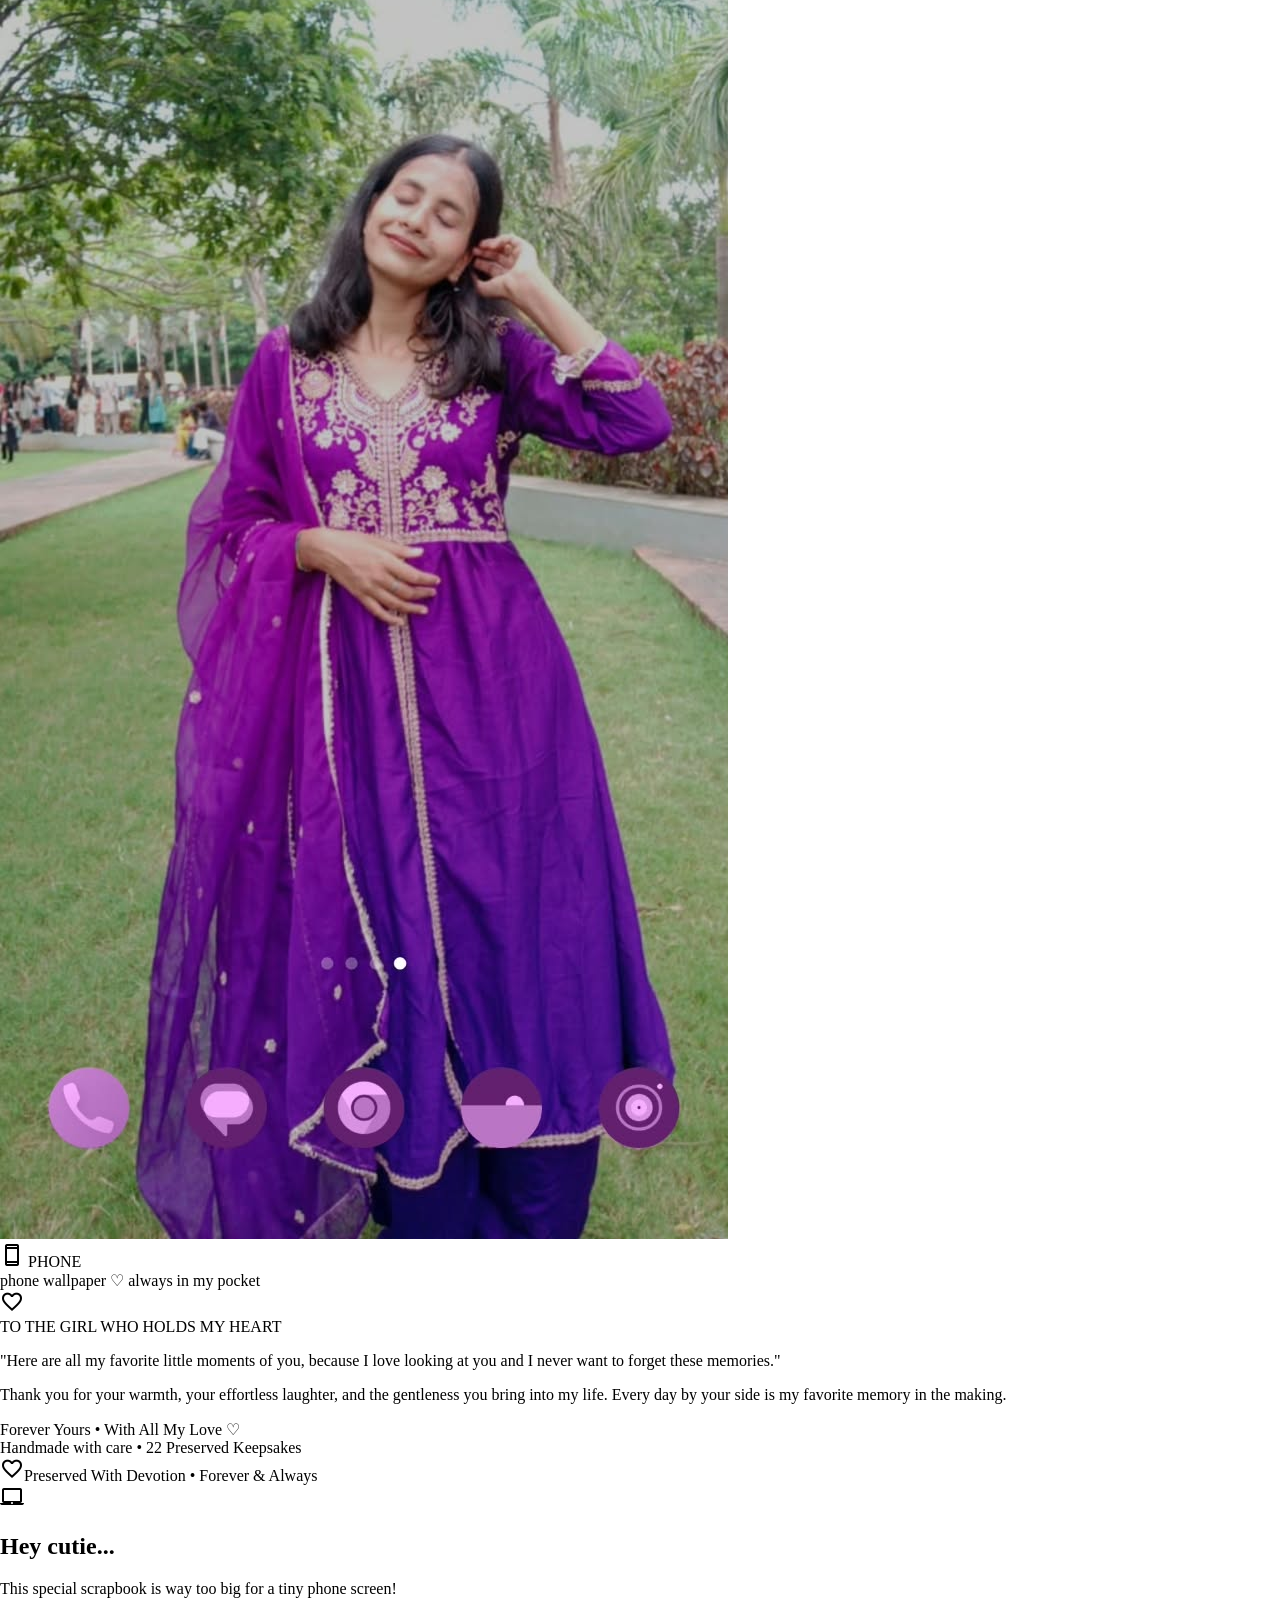
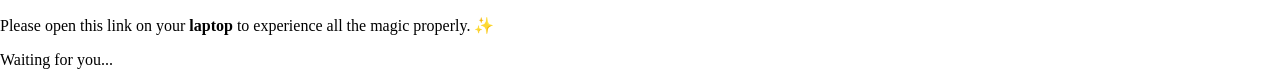
==== commit 6eaca518: "Added Evil-Eye charm to scrapbook and fixed DOM bugs" ====
--- a/code.html
+++ b/code.html
@@ -2,7 +2,277 @@
 
 <html lang="en"><head><meta charset="utf-8"/><meta content="width=device-width, initial-scale=1.0" name="viewport"/><link href="https://fonts.googleapis.com/css2?family=Courier+Prime:ital,wght@0,400;0,700;1,400&family=EB+Garamond:ital,wght@0,400..800;1,400..800&family=Karla:ital,wght@0,300..800;1,300..800&family=Material+Symbols+Outlined:opsz,wght,FILL,GRAD@20..48,100..700,0..1,-50..200" rel="stylesheet"/>
 <link href="https://fonts.googleapis.com/css2?family=Material+Symbols+Outlined:wght,FILL@100..700,0..1&display=swap" rel="stylesheet"/>
-<link href="https://fonts.googleapis.com/css2?family=Courier+Prime:wght@100..900&family=EB+Garamond:wght@100..900&family=Karla:wght@100..900&display=swap" rel="stylesheet"/><style>@layer base{html,body{margin:0;padding:0;}body{overscroll-behavior:none;}main>:first-child{margin-top:0!important;}main>:last-child{margin-bottom:0!important;}}::-webkit-scrollbar{display:none;}</style><script src="https://cdn.tailwindcss.com"></script><script id="tailwind-config">tailwind.config={darkMode:"class",theme:{extend:{colors:{"surface":"#fdf9ef","secondary":"#7e5352","washi-tape-cream":"#F9F6EDD9","tertiary-fixed":"#eeddf5","muted-burgundy":"#5C1D26","on-surface-variant":"#554243","surface-container-high":"#ece8de","on-tertiary-fixed":"#211829","translucent-glaze":"#FFFFFF80","primary":"#6b1526","soft-beige":"#EFE8DA","on-error-container":"#93000a","dusty-rose":"#C98A90","secondary-fixed-dim":"#f1b9b7","kraft-paper":"#D2BA9E","surface-dim":"#dddad0","on-primary-fixed-variant":"#802634","outline":"#887273","on-secondary-fixed":"#311212","surface-container-lowest":"#ffffff","on-surface":"#1c1c16","surface-container":"#f1eee4","ink-charcoal":"#2A2324","blush-pink":"#F4D8D7","surface-container-low":"#f7f3e9","inverse-surface":"#31312a","error":"#ba1a1a","inverse-primary":"#ffb2b8","on-error":"#ffffff","surface-bright":"#fdf9ef","pen-sepia":"#4A3B32","on-primary":"#ffffff","tertiary-fixed-dim":"#d1c1d9","on-tertiary":"#ffffff","on-primary-fixed":"#40000e","tertiary-container":"#564a5e","on-tertiary-container":"#cbbbd2","secondary-fixed":"#ffdad8","secondary-container":"#fdc4c2","surface-variant":"#e6e2d8","surface-container-highest":"#e6e2d8","warm-ivory":"#FAF7F0","primary-container":"#8a2d3b","on-background":"#1c1c16","on-secondary-container":"#794e4d","error-container":"#ffdad6","tertiary":"#3e3346","on-primary-container":"#ffa8af","on-secondary-fixed-variant":"#643c3b","outline-variant":"#dbc0c1","surface-tint":"#9f3d4a","background":"#fdf9ef","inverse-on-surface":"#f4f0e6","on-secondary":"#ffffff","primary-fixed-dim":"#ffb2b8","primary-fixed":"#ffdadb","on-tertiary-fixed-variant":"#4e4256"},borderRadius:{"DEFAULT":"0.125rem","lg":"0.25rem","xl":"0.5rem","full":"0.75rem"},spacing:{"unit-2xs":"0.25rem","unit-3xl":"4rem","unit-xl":"2rem","unit-2xl":"3rem","unit-lg":"1.5rem","unit-md":"1rem","unit-sm":"0.75rem","unit-xs":"0.5rem","scrapbook-padding":"2.5rem","gutter-loose":"1.5rem"},fontFamily:{"headline-lg":["EB Garamond"],"body-md":["Karla"],"annotation-pen":["Karla"],"headline-lg-mobile":["EB Garamond"],"headline-display-mobile":["EB Garamond"],"label-stamp":["Courier Prime"],"headline-md":["EB Garamond"],"annotation-tiny":["Karla"],"script-callout":["EB Garamond"],"label-typewriter":["Courier Prime"],"headline-display":["EB Garamond"],"body-sm":["Karla"]},fontSize:{"headline-lg":["32px",{"lineHeight":"40px","letterSpacing":"-0.01em","fontWeight":"500"}],"body-md":["15px",{"lineHeight":"22px","fontWeight":"400"}],"annotation-pen":["14px",{"lineHeight":"18px","letterSpacing":"0.01em","fontWeight":"500"}],"headline-lg-mobile":["24px",{"lineHeight":"30px","fontWeight":"500"}],"headline-display-mobile":["32px",{"lineHeight":"38px","letterSpacing":"-0.01em","fontWeight":"400"}],"label-stamp":["10px",{"lineHeight":"12px","letterSpacing":"0.1em","fontWeight":"700"}],"headline-md":["22px",{"lineHeight":"28px","fontWeight":"400"}],"annotation-tiny":["11px",{"lineHeight":"14px","letterSpacing":"0.02em","fontWeight":"500"}],"script-callout":["20px",{"lineHeight":"26px","fontWeight":"400"}],"label-typewriter":["12px",{"lineHeight":"16px","letterSpacing":"0.05em","fontWeight":"400"}],"headline-display":["48px",{"lineHeight":"54px","letterSpacing":"-0.02em","fontWeight":"400"}],"body-sm":["13px",{"lineHeight":"18px","fontWeight":"400"}]}}}}</script></head><body class="bg-warm-ivory text-on-surface font-body-md text-body-md"><header class="fixed top-0 w-full z-50 bg-warm-ivory/80 backdrop-blur-xl shadow-[0_1px_8px_rgba(74,59,50,0.06)]"><div class="h-16 w-full px-gutter-loose flex items-center justify-between"><div class="flex items-center gap-unit-sm"><a href="index.html" class="flex items-center justify-center w-8 h-8 rounded-full bg-surface-container hover:bg-surface-container-high transition-colors text-on-surface-variant"><span class="material-symbols-outlined text-[18px]">arrow_back</span></a><span class="font-label-typewriter text-label-typewriter tracking-widest text-primary uppercase">VOL. I • OUR STORY</span></div><nav class="hidden md:flex items-center gap-unit-lg" data-active-classes="bg-primary-container text-on-primary-container font-headline-md"><a aria-current="page" class="transition-colors bg-primary-container text-on-primary-container font-headline-md" data-path="scrapbook-canvas" href="#">The Canvas</a></nav><div class="flex items-center gap-unit-md"></div></div></header><main class="w-full pt-16 bg-warm-ivory min-h-screen"><div class="flex flex-col w-full">
+<link href="https://fonts.googleapis.com/css2?family=Courier+Prime:wght@100..900&family=EB+Garamond:wght@100..900&family=Karla:wght@100..900&display=swap" rel="stylesheet"/><style>@layer base{html,body{margin:0;padding:0;}body{overscroll-behavior:none;}main>:first-child{margin-top:0!important;}main>:last-child{margin-bottom:0!important;}}::-webkit-scrollbar{display:none;}
+/* ==========================================================================
+       HANGING EVIL-EYE 2D COMPONENT STYLES (Namespaced: hanging-eye-*)
+       ========================================================================== */
+    .hanging-eye-root {
+      position: fixed;
+      top: 0;
+      left: 0;
+      width: 100vw;
+      height: 100vh;
+      pointer-events: none;
+      z-index: 9999;
+      overflow: visible;
+      user-select: none;
+      -webkit-user-select: none;
+    }
+
+    /* Fixed ceiling mount bracket */
+    .hanging-eye-mount {
+      position: absolute;
+      transform: translate(-50%, 0);
+      display: flex;
+      flex-direction: column;
+      align-items: center;
+      pointer-events: none;
+      z-index: 10;
+    }
+    .hanging-eye-mount-cap {
+      width: 24px;
+      height: 7px;
+      background: linear-gradient(180deg, #d4af37 0%, #aa8420 50%, #685012 100%);
+      border-radius: 4px 4px 1px 1px;
+      box-shadow: 0 2px 4px rgba(0,0,0,0.35);
+    }
+    .hanging-eye-mount-ring {
+      width: 8px;
+      height: 9px;
+      border: 2px solid #caa030;
+      border-radius: 50%;
+      margin-top: -2px;
+      box-shadow: 0 1px 2px rgba(0,0,0,0.25);
+    }
+
+    /* SVG Canvas for dynamic omnidirectional string rendering */
+    .hanging-eye-svg-canvas {
+      position: absolute;
+      top: 0;
+      left: 0;
+      width: 100%;
+      height: 100%;
+      pointer-events: none;
+      overflow: visible;
+    }
+
+    /* Freely positioned 2D charm container anchored exactly at cord attachment point */
+    .hanging-eye-charm-container {
+      position: absolute;
+      top: 0;
+      left: 0;
+      pointer-events: none;
+      will-change: transform;
+      perspective: 800px;
+    }
+
+    /* Rotational hanger arm anchored at (0, 0) connecting cord cleanly to the charm */
+    .hanging-eye-hanger {
+      position: absolute;
+      top: 0;
+      left: 0;
+      transform-origin: 0 0;
+      display: flex;
+      flex-direction: column;
+      align-items: center;
+      pointer-events: none;
+    }
+
+    /* Decorative cap & loop connecting thread to charm */
+    .hanging-eye-collar {
+      width: 12px;
+      height: 11px;
+      margin-top: -1px;
+      display: flex;
+      flex-direction: column;
+      align-items: center;
+      justify-content: flex-start;
+      z-index: 4;
+    }
+    .hanging-eye-collar-loop {
+      width: 6px;
+      height: 5px;
+      border: 1.5px solid #ffd875;
+      border-radius: 50%;
+      box-shadow: 0 1px 2px rgba(0,0,0,0.4);
+    }
+    .hanging-eye-collar-cap {
+      width: 13px;
+      height: 6px;
+      margin-top: -1px;
+      background: linear-gradient(180deg, #ffd875 0%, #aa821c 60%, #634b0d 100%);
+      border-radius: 3px 3px 1px 1px;
+      box-shadow: 0 2px 4px rgba(0,0,0,0.4);
+    }
+
+    /* Charm interactive hit wrapper centered below the attachment collar */
+    .hanging-eye-charm-hitbox {
+      pointer-events: auto;
+      cursor: grab;
+      touch-action: none;
+      border-radius: 50%;
+      position: relative;
+      margin-top: -2px;
+      display: flex;
+      align-items: center;
+      justify-content: center;
+      transform-style: preserve-3d;
+      transition: filter 0.15s ease-out;
+    }
+    .hanging-eye-charm-hitbox:active,
+    .hanging-eye-charm-hitbox.is-dragging {
+      cursor: grabbing;
+    }
+
+    /* Polished glass evil-eye visual rendering with 3D tilt */
+    .hanging-eye-charm-body {
+      position: relative;
+      border-radius: 50%;
+      display: flex;
+      align-items: center;
+      justify-content: center;
+      user-select: none;
+      -webkit-user-select: none;
+      will-change: transform, box-shadow;
+      transform-style: preserve-3d;
+      transition: transform 0.05s ease-out;
+    }
+
+    /* SVG Realistic Nazar Boncuğu */
+    .hanging-eye-svg {
+      width: 100%;
+      height: 100%;
+      display: block;
+      filter: drop-shadow(0 12px 22px rgba(10, 30, 80, 0.42))
+              drop-shadow(0 2px 6px rgba(0, 0, 0, 0.3));
+      transition: filter 0.15s ease-out;
+    }
+    .hanging-eye-charm-hitbox:hover .hanging-eye-svg {
+      filter: drop-shadow(0 16px 28px rgba(10, 50, 140, 0.52))
+              drop-shadow(0 4px 10px rgba(0, 0, 0, 0.35));
+    }
+    .hanging-eye-charm-hitbox.is-dragging .hanging-eye-svg {
+      filter: drop-shadow(0 20px 36px rgba(7, 30, 95, 0.6))
+              drop-shadow(0 6px 14px rgba(0, 0, 0, 0.4));
+    }
+
+    /* Subtle touch ripples / feedback cues */
+    .hanging-eye-sparkle {
+      position: absolute;
+      pointer-events: none;
+      border-radius: 50%;
+      background: radial-gradient(circle, rgba(255,255,255,0.95) 0%, rgba(130,210,255,0.45) 55%, transparent 100%);
+      animation: eyeSparklePop 0.55s ease-out forwards;
+      z-index: 20;
+    }
+    @keyframes eyeSparklePop {
+      0% { transform: scale(0.2); opacity: 1; }
+      100% { transform: scale(1.8); opacity: 0; }
+    }
+  
+</style><script src="https://cdn.tailwindcss.com"></script><script id="tailwind-config">tailwind.config={darkMode:"class",theme:{extend:{colors:{"surface":"#fdf9ef","secondary":"#7e5352","washi-tape-cream":"#F9F6EDD9","tertiary-fixed":"#eeddf5","muted-burgundy":"#5C1D26","on-surface-variant":"#554243","surface-container-high":"#ece8de","on-tertiary-fixed":"#211829","translucent-glaze":"#FFFFFF80","primary":"#6b1526","soft-beige":"#EFE8DA","on-error-container":"#93000a","dusty-rose":"#C98A90","secondary-fixed-dim":"#f1b9b7","kraft-paper":"#D2BA9E","surface-dim":"#dddad0","on-primary-fixed-variant":"#802634","outline":"#887273","on-secondary-fixed":"#311212","surface-container-lowest":"#ffffff","on-surface":"#1c1c16","surface-container":"#f1eee4","ink-charcoal":"#2A2324","blush-pink":"#F4D8D7","surface-container-low":"#f7f3e9","inverse-surface":"#31312a","error":"#ba1a1a","inverse-primary":"#ffb2b8","on-error":"#ffffff","surface-bright":"#fdf9ef","pen-sepia":"#4A3B32","on-primary":"#ffffff","tertiary-fixed-dim":"#d1c1d9","on-tertiary":"#ffffff","on-primary-fixed":"#40000e","tertiary-container":"#564a5e","on-tertiary-container":"#cbbbd2","secondary-fixed":"#ffdad8","secondary-container":"#fdc4c2","surface-variant":"#e6e2d8","surface-container-highest":"#e6e2d8","warm-ivory":"#FAF7F0","primary-container":"#8a2d3b","on-background":"#1c1c16","on-secondary-container":"#794e4d","error-container":"#ffdad6","tertiary":"#3e3346","on-primary-container":"#ffa8af","on-secondary-fixed-variant":"#643c3b","outline-variant":"#dbc0c1","surface-tint":"#9f3d4a","background":"#fdf9ef","inverse-on-surface":"#f4f0e6","on-secondary":"#ffffff","primary-fixed-dim":"#ffb2b8","primary-fixed":"#ffdadb","on-tertiary-fixed-variant":"#4e4256"},borderRadius:{"DEFAULT":"0.125rem","lg":"0.25rem","xl":"0.5rem","full":"0.75rem"},spacing:{"unit-2xs":"0.25rem","unit-3xl":"4rem","unit-xl":"2rem","unit-2xl":"3rem","unit-lg":"1.5rem","unit-md":"1rem","unit-sm":"0.75rem","unit-xs":"0.5rem","scrapbook-padding":"2.5rem","gutter-loose":"1.5rem"},fontFamily:{"headline-lg":["EB Garamond"],"body-md":["Karla"],"annotation-pen":["Karla"],"headline-lg-mobile":["EB Garamond"],"headline-display-mobile":["EB Garamond"],"label-stamp":["Courier Prime"],"headline-md":["EB Garamond"],"annotation-tiny":["Karla"],"script-callout":["EB Garamond"],"label-typewriter":["Courier Prime"],"headline-display":["EB Garamond"],"body-sm":["Karla"]},fontSize:{"headline-lg":["32px",{"lineHeight":"40px","letterSpacing":"-0.01em","fontWeight":"500"}],"body-md":["15px",{"lineHeight":"22px","fontWeight":"400"}],"annotation-pen":["14px",{"lineHeight":"18px","letterSpacing":"0.01em","fontWeight":"500"}],"headline-lg-mobile":["24px",{"lineHeight":"30px","fontWeight":"500"}],"headline-display-mobile":["32px",{"lineHeight":"38px","letterSpacing":"-0.01em","fontWeight":"400"}],"label-stamp":["10px",{"lineHeight":"12px","letterSpacing":"0.1em","fontWeight":"700"}],"headline-md":["22px",{"lineHeight":"28px","fontWeight":"400"}],"annotation-tiny":["11px",{"lineHeight":"14px","letterSpacing":"0.02em","fontWeight":"500"}],"script-callout":["20px",{"lineHeight":"26px","fontWeight":"400"}],"label-typewriter":["12px",{"lineHeight":"16px","letterSpacing":"0.05em","fontWeight":"400"}],"headline-display":["48px",{"lineHeight":"54px","letterSpacing":"-0.02em","fontWeight":"400"}],"body-sm":["13px",{"lineHeight":"18px","fontWeight":"400"}]}}}}</script><script>function goBackWithFade(e){e.preventDefault();document.body.style.opacity=0;document.body.style.transition="opacity 0.3s ease";setTimeout(()=>{window.history.back()},300)}</script></head><body class="bg-warm-ivory text-on-surface font-body-md text-body-md">
+<!-- ==========================================================================
+       HANGING EVIL-EYE 2D COMPONENT (DOM HIERARCHY)
+       ========================================================================== -->
+<aside aria-hidden="true" class="hanging-eye-root" id="hanging-eye-root">
+<!-- Ceiling anchor mount -->
+<div class="hanging-eye-mount" id="hanging-eye-mount">
+<div class="hanging-eye-mount-cap"></div>
+<div class="hanging-eye-mount-ring"></div>
+</div>
+<!-- Full-screen vector canvas for dynamic 360 string & bead -->
+<svg class="hanging-eye-svg-canvas" id="hanging-eye-svg-canvas">
+<defs>
+<!-- Braided silk & brass thread gradient -->
+<lineargradient id="threadGrad" x1="0%" x2="100%" y1="0%" y2="100%">
+<stop offset="0%" stop-color="#caa030"></stop>
+<stop offset="40%" stop-color="#fff2b2"></stop>
+<stop offset="70%" stop-color="#b28820"></stop>
+<stop offset="100%" stop-color="#725510"></stop>
+</lineargradient>
+<!-- Brass bead radial shading -->
+<radialgradient cx="35%" cy="30%" id="beadGrad" r="65%">
+<stop offset="0%" stop-color="#ffffff"></stop>
+<stop offset="35%" stop-color="#ffd875"></stop>
+<stop offset="75%" stop-color="#aa821c"></stop>
+<stop offset="100%" stop-color="#553e08"></stop>
+</radialgradient>
+<filter height="140%" id="threadGlow" width="140%" x="-20%" y="-20%">
+<fedropshadow dx="0" dy="1" flood-color="#000000" flood-opacity="0.5" stddeviation="1"></fedropshadow>
+</filter>
+</defs>
+<!-- Braided elastic string line -->
+<line filter="url(#threadGlow)" id="eye-tether-line" stroke="url(#threadGrad)" stroke-linecap="round" stroke-width="2" x1="0" x2="0" y1="0" y2="0"></line>
+<!-- Midway ornamental brass bead -->
+<circle cx="0" cy="0" fill="url(#beadGrad)" id="eye-tether-bead" r="3.2" stroke="#684f10" stroke-width="0.75"></circle>
+</svg>
+<!-- The freely moving 2D charm body container: Origin (0,0) matches cord termination point -->
+<div class="hanging-eye-charm-container" id="hanging-eye-container">
+<!-- Hanger wrapper rotating naturally with cord direction -->
+<div class="hanging-eye-hanger" id="hanging-eye-hanger">
+<!-- Brass collar connector with eyelet loop touching the cord -->
+<div class="hanging-eye-collar">
+<div class="hanging-eye-collar-loop"></div>
+<div class="hanging-eye-collar-cap"></div>
+</div>
+<!-- Touch hit box and visual charm -->
+<div class="hanging-eye-charm-hitbox" id="hanging-eye-hitbox" title="Drag me in any direction!">
+<div class="hanging-eye-charm-body" id="hanging-eye-body">
+<!-- Scalable Vector Nazar Charm (Glass-like depth and highlights) -->
+<svg class="hanging-eye-svg" viewbox="0 0 100 100" xmlns="http://www.w3.org/2000/svg">
+<defs>
+<!-- Deep Royal Blue Outer Glass -->
+<radialgradient cx="38%" cy="32%" id="nazarOuter" r="65%">
+<stop offset="0%" stop-color="#2a72e5"></stop>
+<stop offset="45%" stop-color="#0e3a9c"></stop>
+<stop offset="85%" stop-color="#081e59"></stop>
+<stop offset="100%" stop-color="#040e2b"></stop>
+</radialgradient>
+<!-- Ceramic White Ring -->
+<radialgradient cx="42%" cy="38%" id="nazarWhite" r="60%">
+<stop offset="0%" stop-color="#ffffff"></stop>
+<stop offset="70%" stop-color="#f0f4fc"></stop>
+<stop offset="100%" stop-color="#d5e1f7"></stop>
+</radialgradient>
+<!-- Vibrant Cyan Iris -->
+<radialgradient cx="40%" cy="35%" id="nazarCyan" r="60%">
+<stop offset="0%" stop-color="#7fe5ff"></stop>
+<stop offset="45%" stop-color="#14b8e6"></stop>
+<stop offset="90%" stop-color="#087aa0"></stop>
+<stop offset="100%" stop-color="#044d66"></stop>
+</radialgradient>
+<!-- Deep Pupil -->
+<radialgradient cx="42%" cy="38%" id="nazarPupil" r="55%">
+<stop offset="0%" stop-color="#222222"></stop>
+<stop offset="75%" stop-color="#0a0a0a"></stop>
+<stop offset="100%" stop-color="#000000"></stop>
+</radialgradient>
+<!-- Specular Curved Glass Glint -->
+<lineargradient id="nazarHighlight" x1="0%" x2="50%" y1="0%" y2="100%">
+<stop offset="0%" stop-color="#ffffff" stop-opacity="0.85"></stop>
+<stop offset="30%" stop-color="#ffffff" stop-opacity="0.35"></stop>
+<stop offset="100%" stop-color="#ffffff" stop-opacity="0"></stop>
+</lineargradient>
+</defs>
+<!-- Base Outer Royal Blue Disc -->
+<circle cx="50" cy="50" fill="url(#nazarOuter)" r="48" stroke="#09215e" stroke-width="1.5"></circle>
+<!-- White Ring -->
+<circle cx="50.5" cy="50" fill="url(#nazarWhite)" r="33.5"></circle>
+<!-- Sky Blue Iris -->
+<circle cx="50.5" cy="50" fill="url(#nazarCyan)" r="22"></circle>
+<!-- Obsidian Pupil -->
+<circle cx="50.5" cy="50" fill="url(#nazarPupil)" r="11"></circle>
+<!-- Specular Reflection Highlight -->
+<ellipse cx="38" cy="30" fill="url(#nazarHighlight)" pointer-events="none" rx="14" ry="7.5" transform="rotate(-28 38 30)"></ellipse>
+<circle cx="64" cy="65" fill="#ffffff" opacity="0.35" pointer-events="none" r="3"></circle>
+</svg>
+</div>
+</div>
+</div>
+</div>
+</aside>
+
+<header class="fixed top-0 w-full z-50 bg-warm-ivory/80 backdrop-blur-xl shadow-[0_1px_8px_rgba(74,59,50,0.06)]"><div class="h-16 w-full px-gutter-loose flex items-center justify-between"><div class="flex items-center gap-unit-sm"><a href="#" onclick="goBackWithFade(event)" class="flex items-center justify-center w-8 h-8 rounded-full bg-surface-container hover:bg-surface-container-high transition-colors text-on-surface-variant"><span class="material-symbols-outlined text-[18px]">arrow_back</span></a><span class="font-label-typewriter text-label-typewriter tracking-widest text-primary uppercase">VOL. I • OUR STORY</span></div><nav class="hidden md:flex items-center gap-unit-lg" data-active-classes="bg-primary-container text-on-primary-container font-headline-md"><a aria-current="page" class="transition-colors bg-primary-container text-on-primary-container font-headline-md" data-path="scrapbook-canvas" href="#">The Canvas</a></nav><div class="flex items-center gap-unit-md"></div></div></header><main class="w-full pt-16 bg-warm-ivory min-h-screen"><div class="flex flex-col w-full">
 <!-- Interactive Overhead Flat-Lay Scrapbook Canvas -->
 <div class="relative w-full max-w-[1400px] mx-auto px-unit-sm md:px-unit-xl py-unit-xl overflow-hidden select-none">
 <!-- Ambient Subtle Paper Texture Backdrop Elements -->
@@ -447,26 +717,121 @@
 </div>
 </div>
 </div>
-<!-- Interactive Audio / Hearts Script for Scrapbook Experience -->
-<script>
+  </div>
+  </div>
+
+  <audio id="bg-audio">
+    <source src="assets/Aadat ho gayi Hai_spotdown.org.mp3" type="audio/mpeg">
+  </audio>
+
+  <!-- Interactive Audio / Hearts Script for Scrapbook Experience -->
+  <script>
+    const audio = document.getElementById('bg-audio');
+
+    function playWithFadeIn() {
+      audio.volume = 0;
+      audio.isFadingOut = false;
+      audio.play().then(() => {
+        if (typeof isPlaying !== 'undefined') isPlaying = true;
+        let vol = 0;
+        const fadeIn = setInterval(() => {
+          vol += 0.05;
+          if (vol >= 1) {
+            audio.volume = 1;
+            clearInterval(fadeIn);
+          } else {
+            audio.volume = vol;
+          }
+        }, 100);
+      }).catch(e => console.log("Autoplay prevented:", e));
+    }
+
+    document.addEventListener('DOMContentLoaded', playWithFadeIn);
+    document.addEventListener('click', () => {
+      if (audio.paused) playWithFadeIn();
+    }, { once: true });
+
+    audio.addEventListener('timeupdate', () => {
+      if (audio.duration && audio.currentTime >= audio.duration - 2 && !audio.isFadingOut) {
+        audio.isFadingOut = true;
+        let vol = audio.volume;
+        const fadeOut = setInterval(() => {
+          vol -= 0.05;
+          if (vol <= 0) {
+            audio.volume = 0;
+            audio.pause();
+            clearInterval(fadeOut);
+            audio.currentTime = 0;
+            playWithFadeIn();
+          } else {
+            audio.volume = vol;
+          }
+        }, 50);
+      }
+    });
+
+    audio.addEventListener('ended', () => {
+      audio.currentTime = 0;
+      playWithFadeIn();
+    });
+
+    window.goBackWithFade = function(e) {
+      if (e) e.preventDefault();
+      if (!audio.paused && audio.volume > 0 && !audio.isFadingOut) {
+        audio.isFadingOut = true;
+        let vol = audio.volume;
+        const fadeOut = setInterval(() => {
+          vol -= 0.05;
+          if (vol <= 0) {
+            audio.volume = 0;
+            audio.pause();
+            clearInterval(fadeOut);
+            window.location.href = "index.html";
+          } else {
+            audio.volume = vol;
+          }
+        }, 50);
+      } else {
+        window.location.href = "index.html";
+      }
+    };
+
     (function() {
       const audioBtn = document.getElementById('toggleAudioBtn');
       const musicIcon = document.getElementById('musicIcon');
       const audioText = document.getElementById('audioText');
-      let isPlaying = false;
+      window.isPlaying = false;
 
       if (audioBtn) {
         audioBtn.addEventListener('click', function() {
-          isPlaying = !isPlaying;
-          if (isPlaying) {
+          window.isPlaying = !window.isPlaying;
+          if (window.isPlaying) {
             musicIcon.textContent = 'music_note';
             musicIcon.classList.add('animate-bounce');
-            audioText.textContent = 'playing "our melody" ♪';
+            audioText.textContent = 'playing "our melody" 🎵';
             createHeartBurst();
+            if (audio.paused) playWithFadeIn();
           } else {
             musicIcon.textContent = 'favorite';
             musicIcon.classList.remove('animate-bounce');
             audioText.textContent = 'our favorite song';
+            
+            // Fade out and pause
+            if (!audio.paused && !audio.isFadingOut) {
+              audio.isFadingOut = true;
+              let vol = audio.volume;
+              const fadeOut = setInterval(() => {
+                vol -= 0.05;
+                if (vol <= 0) {
+                  audio.volume = 0;
+                  audio.pause();
+                  audio.isFadingOut = false;
+                  clearInterval(fadeOut);
+                } else {
+                  audio.volume = vol;
+                }
+              }, 50);
+            }
           }
         });
       }
@@ -508,4 +873,472 @@
     </div>
   </div>
 
+<script>
+/**
+     * Physical Hanging Evil-Eye (🧿) 2D Component Controller
+     * Full 360° Cartesian space simulation with elastic-tether physics,
+     * pointer momentum transfer, and dynamic SVG thread rendering.
+     */
+    class HangingEvilEye2D {
+      constructor(customConfig = {}) {
+        this.config = {
+          size: 68,                 // Charm diameter in px
+          restLength: 140,          // Natural resting cord length (px)
+          stiffness: 42,            // Spring restoration tension constant
+          gravity: 980,             // Gravitational downward acceleration (px/s²)
+          damping: 0.988,           // Velocity decay factor per tick
+          tiltSensitivity: 0.045,   // 3D perspective pitch & roll factor
+          idleMotion: true,         // Natural 2D atmospheric swirl
+          anchorPosition: 'top-right', // 'top-right' | 'top-center' | 'top-left' | {x, y}
+          zIndex: 9999,
+          ...customConfig
+        };
+
+        // DOM elements
+        this.dom = {
+          root: document.getElementById('hanging-eye-root'),
+          mount: document.getElementById('hanging-eye-mount'),
+          canvas: document.getElementById('hanging-eye-svg-canvas'),
+          tetherLine: document.getElementById('eye-tether-line'),
+          tetherBead: document.getElementById('eye-tether-bead'),
+          charmContainer: document.getElementById('hanging-eye-container'),
+          hanger: document.getElementById('hanging-eye-hanger'),
+          hitbox: document.getElementById('hanging-eye-hitbox'),
+          charmBody: document.getElementById('hanging-eye-body')
+        };
+
+        // Anchor coordinates
+        this.anchor = { x: 0, y: 0 };
+
+        // 2D Cartesian physical state (attachment point: where cord connects to the collar)
+        this.state = {
+          x: 0,
+          y: 0,
+          vx: 0,
+          vy: 0,
+          idleTime: 0,
+          isDragging: false
+        };
+
+        // 2D Interaction tracking
+        this.interaction = {
+          activePointerId: null,
+          dragOffsetX: 0,
+          dragOffsetY: 0,
+          pointerSamples: [] // Stores [{ x, y, time }] for 2D velocity vector derivation
+        };
+
+        // Performance & Telemetry
+        this.lastTime = performance.now();
+        this.fpsCounter = { count: 0, lastCheck: performance.now(), fps: 60 };
+
+        this.telemetry = {
+          pos: document.getElementById('tele-pos'),
+          velocity: document.getElementById('tele-velocity'),
+          angle: document.getElementById('tele-angle'),
+          state: document.getElementById('tele-state'),
+          fps: document.getElementById('tele-fps')
+        };
+
+        this.init();
+      }
+
+      init() {
+        this.applyStyling();
+        this.recalculateAnchor();
+        
+        // Settle at initial rest position (state represents cord termination / collar attachment point)
+        this.state.x = this.anchor.x + 35;
+        this.state.y = this.anchor.y + this.config.restLength - 5;
+        this.state.vx = 40;
+        this.state.vy = -15;
+
+        this.bindEvents();
+        this.startLoop();
+      }
+
+      applyStyling() {
+        const { size, zIndex } = this.config;
+        this.dom.root.style.zIndex = zIndex;
+
+        // Size hitbox and charm body
+        const hitPad = 26;
+        this.dom.hitbox.style.width = `${size + hitPad}px`;
+        this.dom.hitbox.style.height = `${size + hitPad}px`;
+        this.dom.charmBody.style.width = `${size}px`;
+        this.dom.charmBody.style.height = `${size}px`;
+      }
+
+      recalculateAnchor() {
+        const pos = this.config.anchorPosition;
+        const padding = Math.max(24, Math.min(80, window.innerWidth * 0.05));
+        
+        let ax = window.innerWidth - padding - (this.config.size / 2);
+        let ay = 0; // Ceiling anchor flush at y=0
+
+        if (typeof pos === 'object' && pos !== null) {
+          ax = pos.x ?? ax;
+          ay = pos.y ?? ay;
+        } else if (pos === 'top-left') {
+          ax = padding + (this.config.size / 2);
+        } else if (pos === 'top-center') {
+          ax = window.innerWidth / 2;
+        } else if (pos === 'top-right') {
+          if (window.innerWidth < 640) {
+            ax = window.innerWidth - 38 - (this.config.size / 2);
+          } else {
+            ax = window.innerWidth - 75 - (this.config.size / 2);
+          }
+        }
+
+        const deltaAx = ax - this.anchor.x;
+        const deltaAy = ay - this.anchor.y;
+
+        this.anchor.x = ax;
+        this.anchor.y = ay;
+
+        // If charm already initialized, shift with anchor
+        if (this.state.x !== 0 || this.state.y !== 0) {
+          this.state.x += deltaAx;
+          this.state.y += deltaAy;
+        }
+
+        // Position ceiling mount graphic
+        this.dom.mount.style.left = `${ax}px`;
+        this.dom.mount.style.top = `${ay}px`;
+
+        // Update SVG line root anchor
+        this.dom.tetherLine.setAttribute('x1', ax);
+        this.dom.tetherLine.setAttribute('y1', ay + 6); // slightly below ceiling cap
+      }
+
+      bindEvents() {
+        const hitbox = this.dom.hitbox;
+
+        hitbox.addEventListener('pointerdown', (e) => this.onPointerDown(e), { passive: false });
+        window.addEventListener('pointermove', (e) => this.onPointerMove(e), { passive: false });
+        window.addEventListener('pointerup', (e) => this.onPointerUp(e));
+        window.addEventListener('pointercancel', (e) => this.onPointerUp(e));
+
+        window.addEventListener('resize', () => this.recalculateAnchor());
+
+        document.addEventListener('visibilitychange', () => {
+          if (!document.hidden) {
+            this.lastTime = performance.now();
+          }
+        });
+      }
+
+      onPointerDown(e) {
+        e.preventDefault();
+
+        this.state.isDragging = true;
+        this.interaction.activePointerId = e.pointerId;
+        this.dom.hitbox.setPointerCapture(e.pointerId);
+        this.dom.hitbox.classList.add('is-dragging');
+
+        // Capture offset from pointer to attachment coordinates (state.x, state.y)
+        this.interaction.dragOffsetX = this.state.x - e.clientX;
+        this.interaction.dragOffsetY = this.state.y - e.clientY;
+
+        this.state.vx = 0;
+        this.state.vy = 0;
+
+        const now = performance.now();
+        this.interaction.pointerSamples = [{ x: e.clientX, y: e.clientY, time: now }];
+
+        this.createSparkleEffect(e.clientX, e.clientY);
+      }
+
+      onPointerMove(e) {
+        if (!this.state.isDragging || e.pointerId !== this.interaction.activePointerId) return;
+        e.preventDefault();
+
+        const now = performance.now();
+        const targetX = e.clientX + this.interaction.dragOffsetX;
+        const targetY = e.clientY + this.interaction.dragOffsetY;
+
+        // 360 degree omnidirectional boundary guard (keep within viewport + spring reach)
+        const margin = 20;
+        this.state.x = Math.max(margin, Math.min(window.innerWidth - margin, targetX));
+        this.state.y = Math.max(this.anchor.y + 10, Math.min(window.innerHeight - margin, targetY));
+
+        // Keep rolling sample queue for release velocity projection
+        this.interaction.pointerSamples.push({ x: e.clientX, y: e.clientY, time: now });
+        while (this.interaction.pointerSamples.length > 5 && now - this.interaction.pointerSamples[0].time > 80) {
+          this.interaction.pointerSamples.shift();
+        }
+      }
+
+      onPointerUp(e) {
+        if (!this.state.isDragging) return;
+        if (e && e.pointerId !== this.interaction.activePointerId) return;
+
+        this.state.isDragging = false;
+        this.dom.hitbox.classList.remove('is-dragging');
+        try {
+          if (this.interaction.activePointerId !== null) {
+            this.dom.hitbox.releasePointerCapture(this.interaction.activePointerId);
+          }
+        } catch (_) {}
+        this.interaction.activePointerId = null;
+
+        // Compute 2D release velocity vector (vx, vy)
+        const samples = this.interaction.pointerSamples;
+        if (samples.length >= 2) {
+          const newest = samples[samples.length - 1];
+          const oldest = samples[0];
+          const dt = (newest.time - oldest.time) / 1000;
+
+          if (dt > 0.005) {
+            let vx = (newest.x - oldest.x) / dt;
+            let vy = (newest.y - oldest.y) / dt;
+
+            // Clamped max impulse limit for stability
+            const maxSpeed = 2200;
+            const speed = Math.hypot(vx, vy);
+            if (speed > maxSpeed) {
+              vx = (vx / speed) * maxSpeed;
+              vy = (vy / speed) * maxSpeed;
+            }
+
+            this.state.vx = vx;
+            this.state.vy = vy;
+          }
+        }
+        this.interaction.pointerSamples = [];
+      }
+
+      createSparkleEffect(x, y) {
+        const sparkle = document.createElement('div');
+        sparkle.className = 'hanging-eye-sparkle';
+        const size = Math.floor(Math.random() * 22 + 26);
+        sparkle.style.width = `${size}px`;
+        sparkle.style.height = `${size}px`;
+        sparkle.style.left = `${x - size / 2}px`;
+        sparkle.style.top = `${y - size / 2}px`;
+        document.body.appendChild(sparkle);
+        setTimeout(() => sparkle.remove(), 600);
+      }
+
+      // External impulses
+      applyImpulse(fx, fy) {
+        this.state.vx += fx;
+        this.state.vy += fy;
+      }
+
+      flickRandom() {
+        const angle = Math.random() * Math.PI * 2;
+        const mag = Math.random() * 650 + 600;
+        this.applyImpulse(Math.cos(angle) * mag, Math.sin(angle) * mag);
+      }
+
+      swirlOrbit() {
+        // Compute tangent vector perpendicular to current tether line
+        const dx = this.state.x - this.anchor.x;
+        const dy = this.state.y - this.anchor.y;
+        const dist = Math.hypot(dx, dy) || this.config.restLength;
+        const tx = -dy / dist;
+        const ty = dx / dist;
+        const orbitSpeed = 750;
+        this.state.vx = tx * orbitSpeed;
+        this.state.vy = ty * orbitSpeed;
+      }
+
+      pullAndSnap() {
+        // Displace charm far sideways/upwards and release with stored spring elastic tension
+        this.state.x = this.anchor.x - 130;
+        this.state.y = this.anchor.y + 40;
+        this.state.vx = 450;
+        this.state.vy = 200;
+      }
+
+      resetToCenter() {
+        this.state.x = this.anchor.x;
+        this.state.y = this.anchor.y + this.config.restLength;
+        this.state.vx = 0;
+        this.state.vy = 0;
+      }
+
+      startLoop() {
+        const step = (timestamp) => {
+          let dt = (timestamp - this.lastTime) / 1000;
+          this.lastTime = timestamp;
+
+          if (dt > 0.033) dt = 0.033; // clamp to 30 FPS minimum step
+          if (dt <= 0) dt = 0.001;
+
+          this.updatePhysics(dt);
+          this.render();
+          this.updateTelemetry(timestamp);
+
+          requestAnimationFrame(step);
+        };
+        requestAnimationFrame(step);
+      }
+
+      updatePhysics(dt) {
+        if (this.state.isDragging) return;
+
+        const { restLength, stiffness, gravity, damping, idleMotion } = this.config;
+
+        // Tether vector from ceiling anchor to charm
+        const dx = this.state.x - this.anchor.x;
+        const dy = this.state.y - this.anchor.y;
+        const dist = Math.hypot(dx, dy) || 1;
+        const nx = dx / dist; // Normalized direction vector
+        const ny = dy / dist;
+
+        // Downward gravitational acceleration
+        let ax = 0;
+        let ay = gravity;
+
+        // Elastic string dynamics
+        // When stretched beyond restLength: strong spring tension pulling back towards anchor
+        // When compressed inside restLength: soft restoring force representing flexible string
+        const deltaL = dist - restLength;
+        let tensionMagnitude = 0;
+        if (deltaL > 0) {
+          tensionMagnitude = deltaL * stiffness;
+        } else {
+          // Flexible cord resists compression gently
+          tensionMagnitude = deltaL * (stiffness * 0.22);
+        }
+
+        ax += -tensionMagnitude * nx;
+        ay += -tensionMagnitude * ny;
+
+        // Ambient 2D Lissajous drift (subtle breeze in X and Y)
+        if (idleMotion) {
+          this.state.idleTime += dt;
+          const idleX = Math.sin(this.state.idleTime * 1.35) * 14 + Math.cos(this.state.idleTime * 0.7) * 8;
+          const idleY = Math.cos(this.state.idleTime * 1.1) * 6;
+          ax += idleX;
+          ay += idleY;
+        }
+
+        // Frame-rate independent exponential air friction damping
+        const effectiveDamping = Math.pow(damping, dt * 60);
+        this.state.vx = (this.state.vx + ax * dt) * effectiveDamping;
+        this.state.vy = (this.state.vy + ay * dt) * effectiveDamping;
+
+        // Integrate position
+        this.state.x += this.state.vx * dt;
+        this.state.y += this.state.vy * dt;
+
+        // Screen boundary guards with restitution
+        const radius = this.config.size / 2;
+        if (this.state.x < radius) {
+          this.state.x = radius;
+          this.state.vx *= -0.4;
+        } else if (this.state.x > window.innerWidth - radius) {
+          this.state.x = window.innerWidth - radius;
+          this.state.vx *= -0.4;
+        }
+        if (this.state.y < this.anchor.y + 12) {
+          this.state.y = this.anchor.y + 12;
+          this.state.vy *= -0.2;
+        }
+      }
+
+      render() {
+        const { tiltSensitivity } = this.config;
+
+        // 1. Position Charm Container EXACTLY at cord attachment point (state.x, state.y)
+        const attachX = this.state.x;
+        const attachY = this.state.y;
+        this.dom.charmContainer.style.transform = `translate3d(${attachX}px, ${attachY}px, 0)`;
+
+        // 2. Render Dynamic Omnidirectional SVG Thread from Anchor (ax, ay) to Attachment Loop (state.x, state.y)
+        const anchorX = this.anchor.x;
+        const anchorY = this.anchor.y + 6;
+
+        this.dom.tetherLine.setAttribute('x1', anchorX);
+        this.dom.tetherLine.setAttribute('y1', anchorY);
+        this.dom.tetherLine.setAttribute('x2', attachX);
+        this.dom.tetherLine.setAttribute('y2', attachY);
+
+        // Position intermediate ornamental brass bead at 38% down the dynamic cord
+        const beadRatio = 0.38;
+        const beadX = anchorX + (attachX - anchorX) * beadRatio;
+        const beadY = anchorY + (attachY - anchorY) * beadRatio;
+        this.dom.tetherBead.setAttribute('cx', beadX);
+        this.dom.tetherBead.setAttribute('cy', beadY);
+
+        // 3. Rotational alignment: Hanger arm hangs cleanly along cord vector with slight inertia
+        const dx = attachX - this.anchor.x;
+        const dy = attachY - (this.anchor.y + 6);
+        const tetherAngleDeg = (Math.atan2(dx, Math.max(1, dy)) * 180) / Math.PI;
+
+        // Hanger rotates naturally around (0,0) attachment pivot so the collar eyelet always meets the string
+        this.dom.hanger.style.transform = `translate(-50%, 0) rotate(${tetherAngleDeg.toFixed(2)}deg)`;
+
+        // 4. Tactile 3D Perspective Tilt based on 2D velocity & tether displacement
+        // Pitch (rotateX) responds to vertical velocity / Y displacement
+        // Roll (rotateY) responds to horizontal velocity / X displacement
+        const rollY = Math.max(-28, Math.min(28, this.state.vx * tiltSensitivity));
+        const pitchX = Math.max(-28, Math.min(28, -this.state.vy * tiltSensitivity));
+
+        this.dom.charmBody.style.transform = `rotateX(${pitchX.toFixed(2)}deg) rotateY(${rollY.toFixed(2)}deg)`;
+      }
+
+      updateTelemetry(timestamp) {
+        // FPS counter
+        this.fpsCounter.count++;
+        if (timestamp - this.fpsCounter.lastCheck >= 500) {
+          this.fpsCounter.fps = Math.round((this.fpsCounter.count * 1000) / (timestamp - this.fpsCounter.lastCheck));
+          this.fpsCounter.count = 0;
+          this.fpsCounter.lastCheck = timestamp;
+          if (this.telemetry.fps) this.telemetry.fps.textContent = `${this.fpsCounter.fps} FPS`;
+        }
+
+        const dx = Math.round(this.state.x - this.anchor.x);
+        const dy = Math.round(this.state.y - this.anchor.y);
+        const speed = Math.round(Math.hypot(this.state.vx, this.state.vy));
+        const angleDeg = ((Math.atan2(dx, Math.max(1, dy)) * 180) / Math.PI).toFixed(1);
+
+        if (this.telemetry.pos) {
+          this.telemetry.pos.textContent = `${dx >= 0 ? '+' : ''}${dx}, ${dy}px`;
+        }
+        if (this.telemetry.velocity) {
+          this.telemetry.velocity.textContent = `${speed} px/s`;
+        }
+        if (this.telemetry.angle) {
+          this.telemetry.angle.textContent = `${angleDeg > 0 ? '+' : ''}${angleDeg}°`;
+        }
+        if (this.telemetry.state) {
+          if (this.state.isDragging) {
+            this.telemetry.state.textContent = 'Dragging (2D)';
+            this.telemetry.state.className = 'text-xs font-semibold px-2 py-0.5 rounded bg-blue-500/20 text-blue-300 inline-block';
+          } else if (speed > 25 || Math.abs(dx) > 15) {
+            this.telemetry.state.textContent = 'Swinging (360°)';
+            this.telemetry.state.className = 'text-xs font-semibold px-2 py-0.5 rounded bg-emerald-500/20 text-emerald-300 inline-block';
+          } else {
+            this.telemetry.state.textContent = 'Idle Drift';
+            this.telemetry.state.className = 'text-xs font-semibold px-2 py-0.5 rounded bg-slate-800 text-slate-400 inline-block';
+          }
+        }
+      }
+
+      updateConfig(key, value) {
+        this.config[key] = value;
+        this.applyStyling();
+        this.recalculateAnchor();
+      }
+    }
+
+    
+
+    window.addEventListener('DOMContentLoaded', () => {
+      const eyeComponent = new HangingEvilEye2D({
+        size: 68,
+        restLength: 140,
+        stiffness: 42,
+        gravity: 980,
+        damping: 0.988,
+        tiltSensitivity: 0.045,
+        anchorPosition: 'top-right' // moved to top-right as requested
+      });
+    });
+</script>
 </body></html>
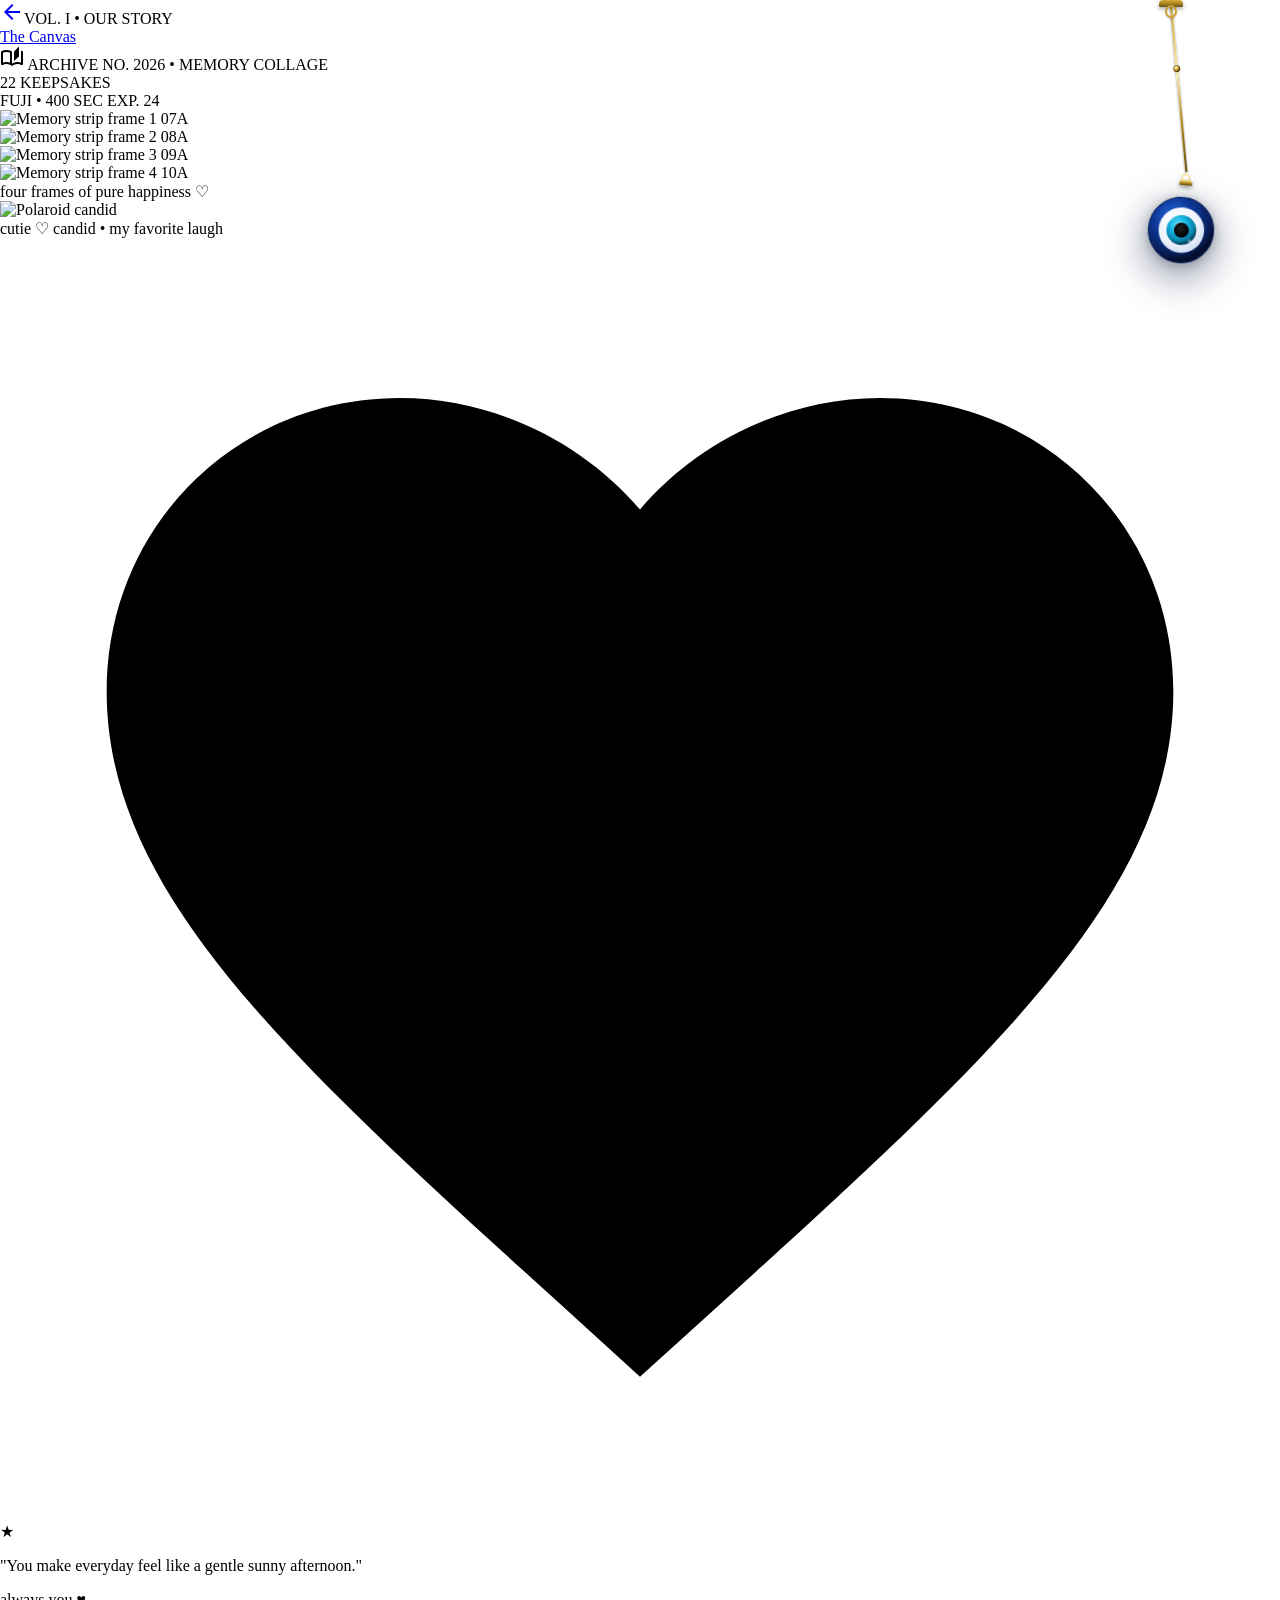
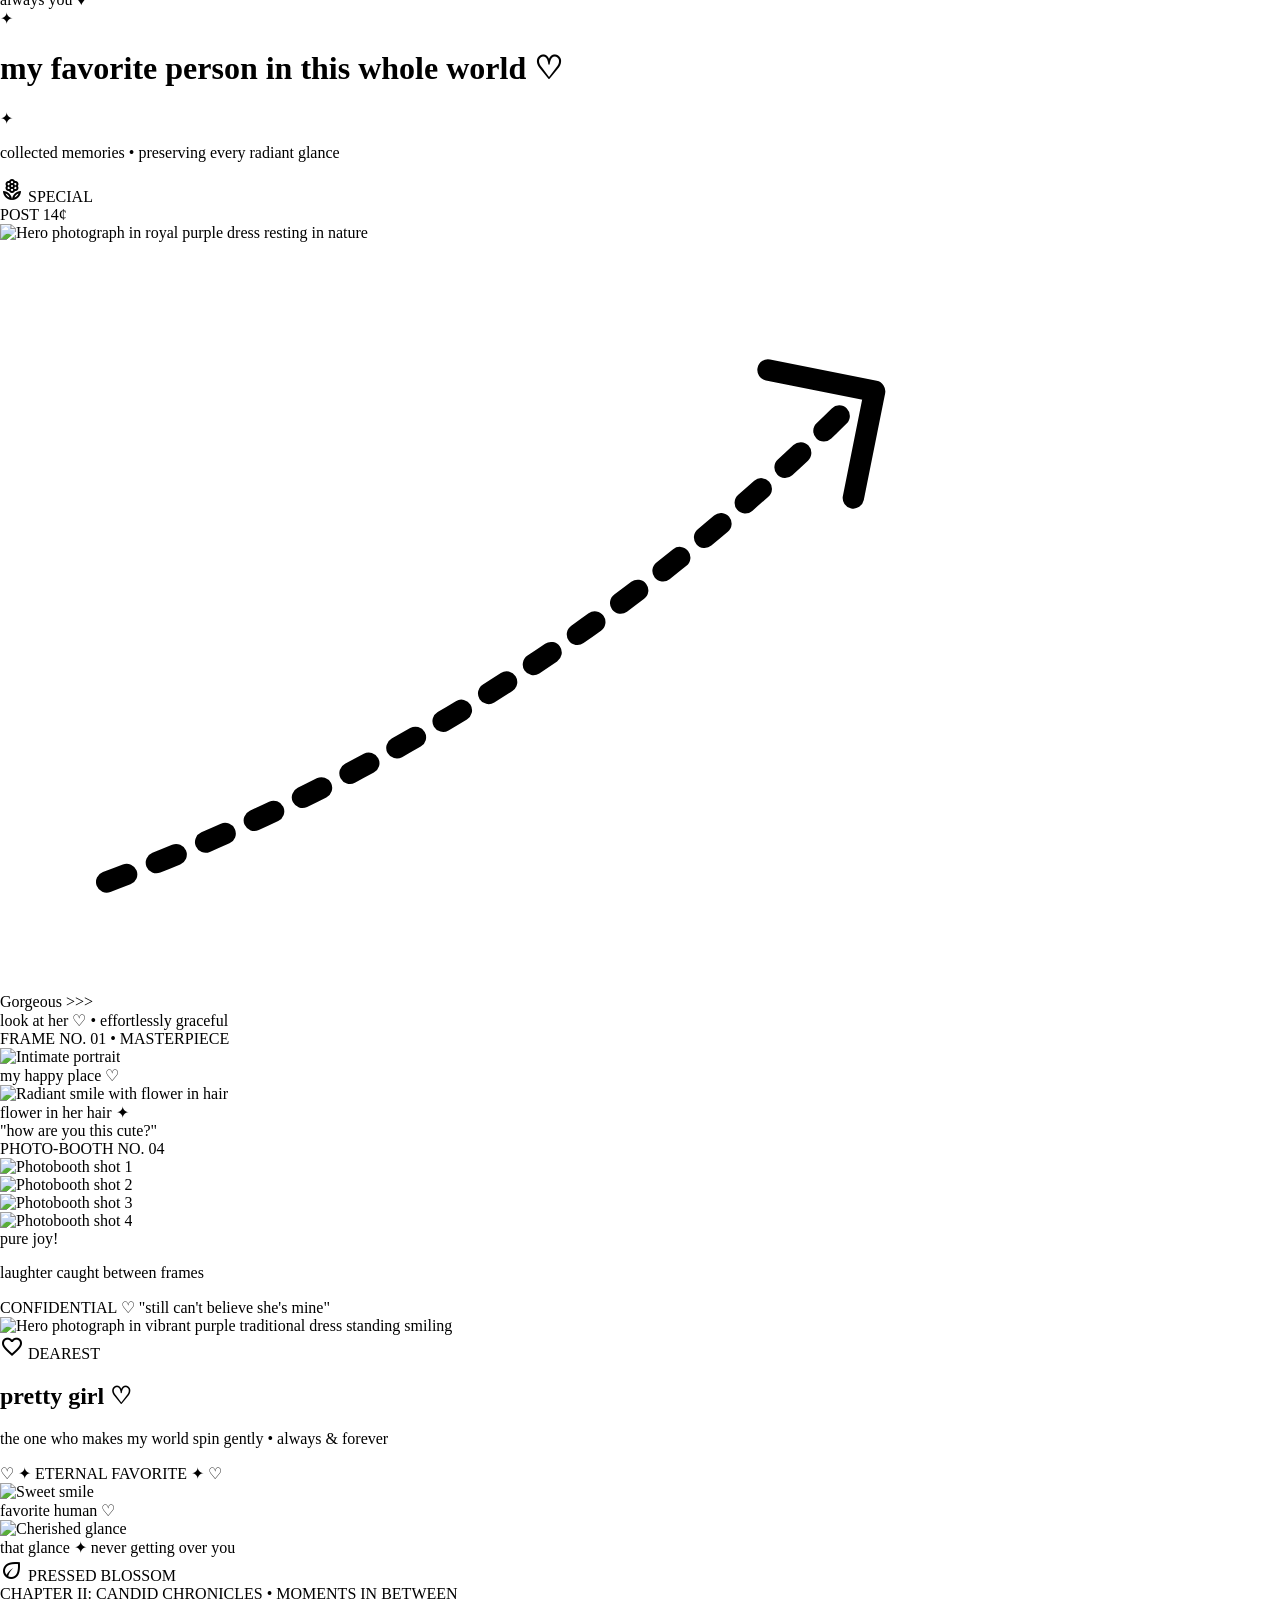
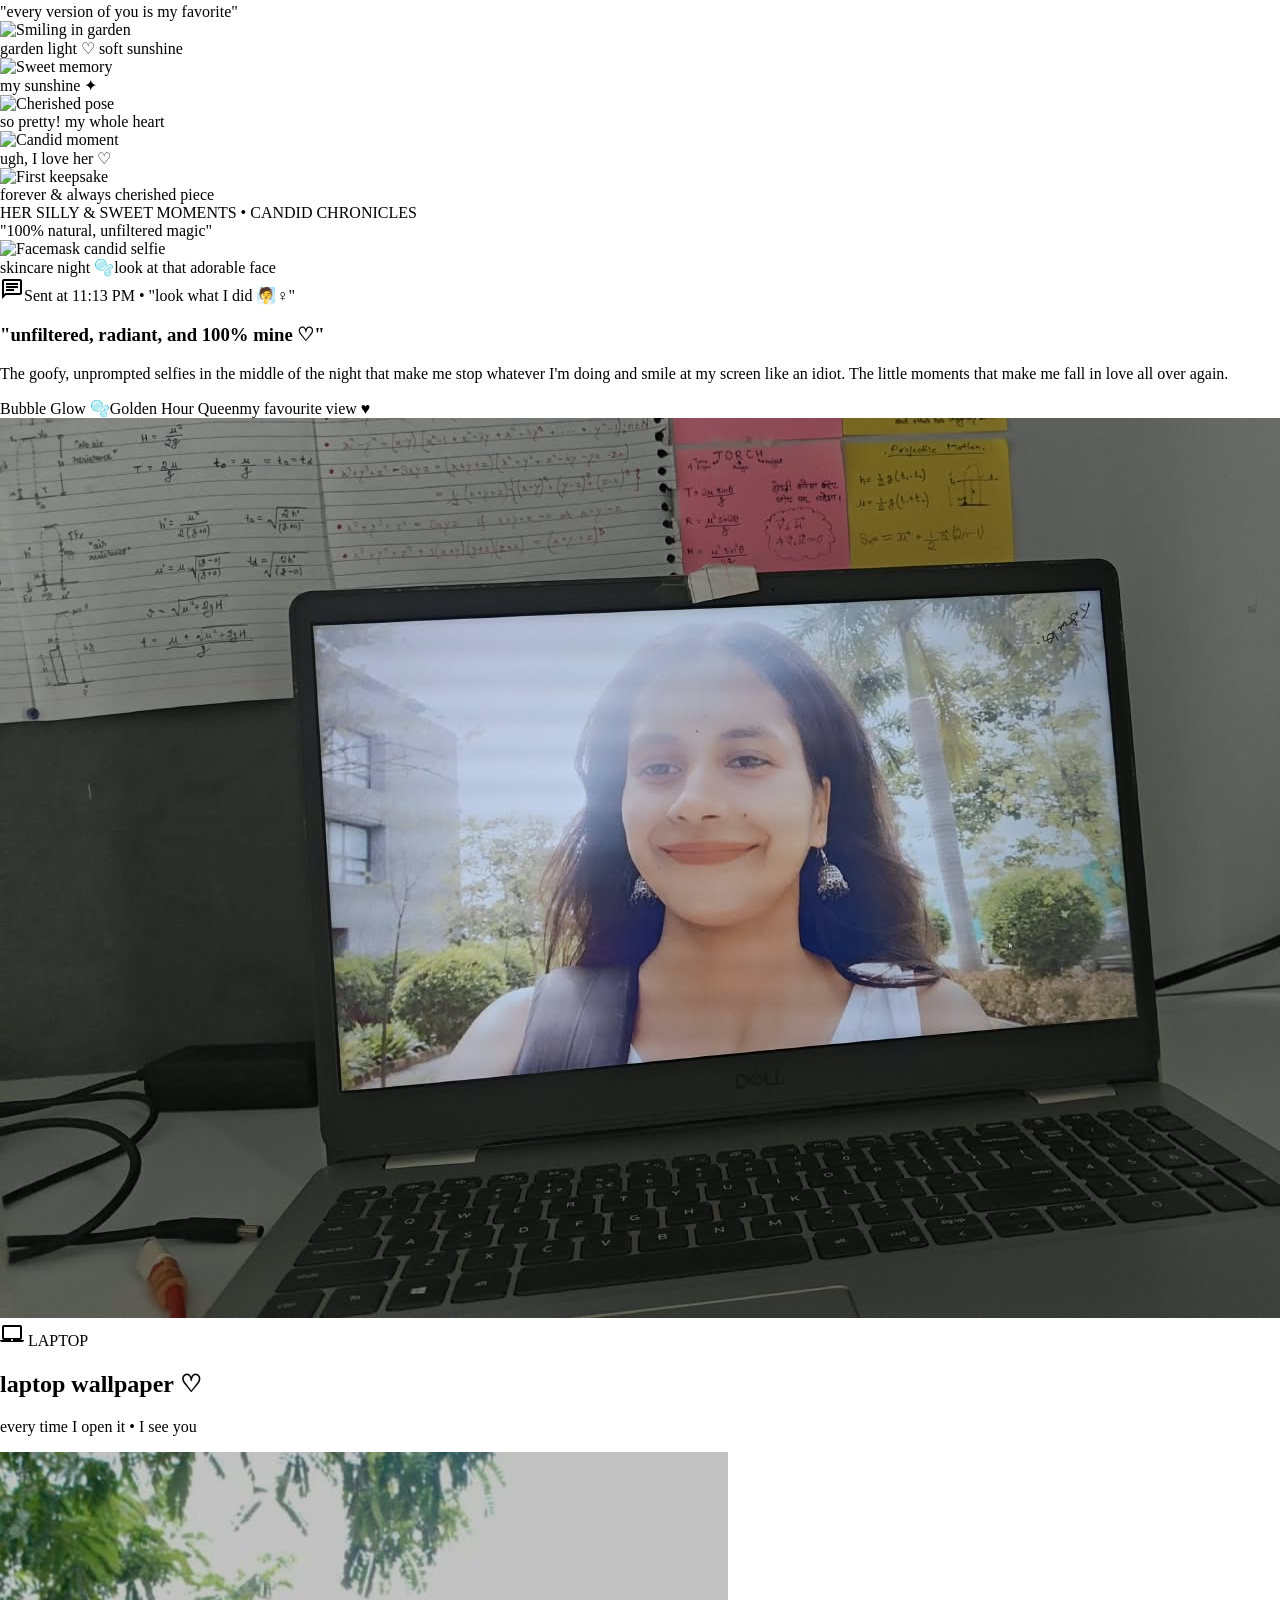
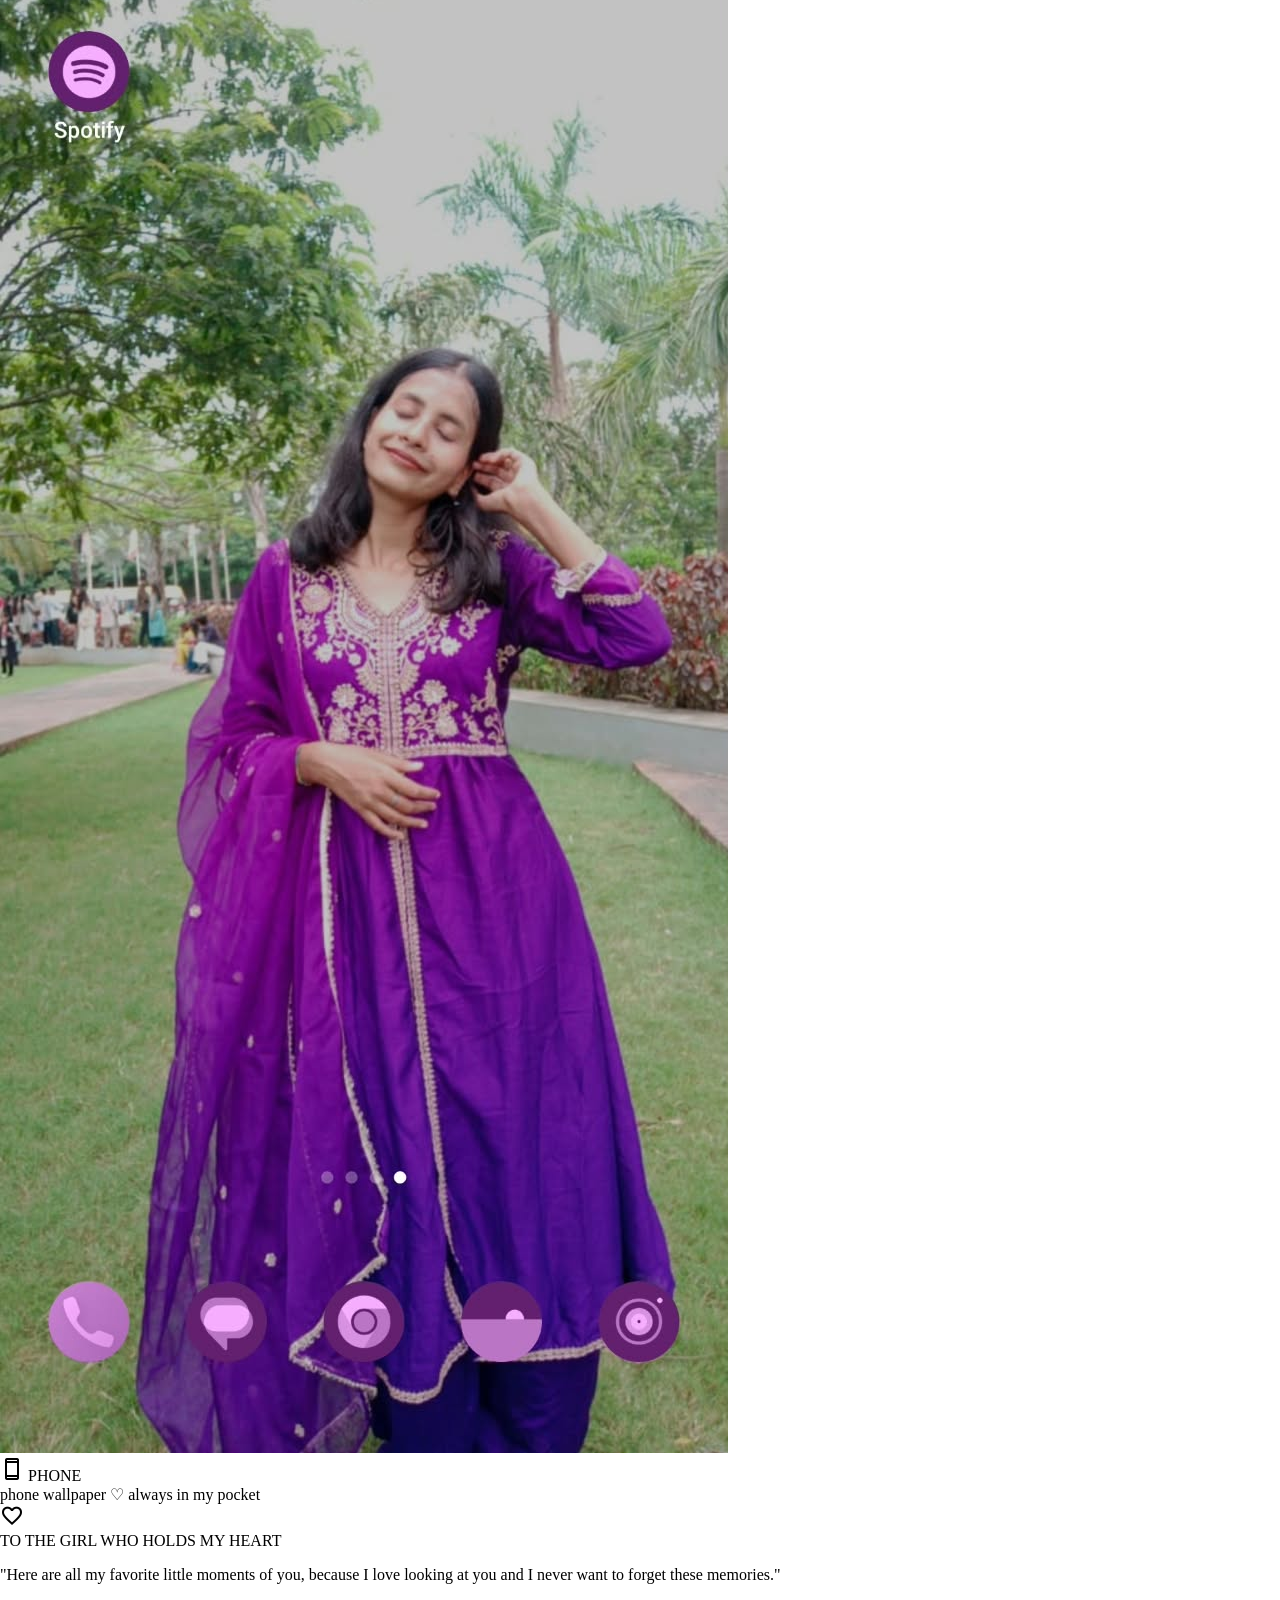
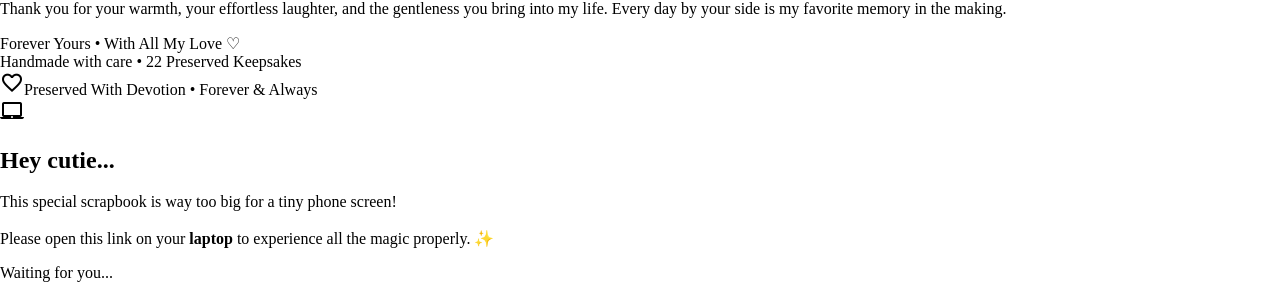
==== commit c9237fba: "Added Candid Chronicles section with facemask photo" ====
--- a/code.html
+++ b/code.html
@@ -623,6 +623,15 @@
 </div>
 </div>
 
+  <!-- ========================================================= -->
+  <!-- SECTION 3.2: CANDID CHRONICLES                            -->
+  <!-- ========================================================= -->
+  <div class="mt-unit-3xl w-full">
+    <div class="flex items-center justify-between border-b border-dashed border-outline-variant/60 pb-unit-sm mb-unit-lg"><div class="flex items-center gap-unit-sm"><span class="w-2.5 h-2.5 rounded-full bg-primary"></span><span class="font-label-typewriter text-label-typewriter uppercase tracking-widest text-primary">HER SILLY &amp; SWEET MOMENTS • CANDID CHRONICLES</span></div><span class="font-annotation-pen text-annotation-pen text-secondary">"100% natural, unfiltered magic"</span></div>
+
+    <div class="relative bg-soft-beige p-unit-lg md:p-unit-xl rounded-sm shadow-[0_12px_28px_-6px_rgba(42,35,36,0.18)] -rotate-1 hover:rotate-0 transition-transform duration-500"><div class="absolute -top-3 left-1/4 w-32 h-6 bg-dusty-rose/80 backdrop-blur-sm -rotate-2 z-30 shadow-xs"></div><div class="absolute -top-3 right-1/4 w-28 h-6 bg-washi-tape-cream/90 rotate-3 z-30 shadow-xs"></div><div class="grid grid-cols-1 md:grid-cols-12 gap-unit-lg items-center"><div class="md:col-span-5 flex flex-col items-center"><div class="relative bg-warm-ivory p-3 pb-7 rounded-xs shadow-[0_8px_20px_-4px_rgba(42,35,36,0.2)] rotate-2 hover:rotate-0 transition-transform w-full max-w-[260px]"><div class="absolute -top-3 left-6 w-20 h-5 bg-blush-pink/90 -rotate-6 z-30"></div><img alt="Facemask candid selfie" class="w-full h-64 object-cover rounded-xs shadow-inner" src="assets/facemask.jpeg"><div class="pt-2 text-center"><span class="font-headline-md text-headline-md text-pen-sepia">skincare night 🫧</span><span class="block font-annotation-tiny text-annotation-tiny text-secondary mt-0.5">look at that adorable face</span></div></div></div><div class="md:col-span-7 flex flex-col gap-unit-sm"><div class="inline-flex items-center gap-unit-xs self-start bg-surface-container/90 backdrop-blur-sm px-unit-sm py-unit-2xs rounded-full shadow-xs"><span class="material-symbols-outlined text-[14px] text-primary">chat</span><span class="font-label-typewriter text-label-typewriter text-pen-sepia">Sent at 11:13 PM • "look what I did 🧖♀️"</span></div><h3 class="font-headline-lg text-headline-lg text-primary tracking-tight">"unfiltered, radiant, and 100% mine ♡"</h3><p class="font-body-md text-body-md text-on-surface-variant leading-relaxed">The goofy, unprompted selfies in the middle of the night that make me stop whatever I'm doing and smile at my screen like an idiot. The little moments that make me fall in love all over again.</p><div class="flex flex-wrap items-center gap-unit-xs pt-1"><span class="font-label-stamp text-label-stamp bg-blush-pink/80 text-muted-burgundy px-unit-sm py-unit-2xs rounded-full uppercase tracking-wider">Bubble Glow 🫧</span><span class="font-label-stamp text-label-stamp bg-surface-container text-pen-sepia px-unit-sm py-unit-2xs rounded-full uppercase tracking-wider">Golden Hour Queen</span><span class="font-annotation-pen text-annotation-pen text-primary ml-auto">my favourite view ♥</span></div></div></div></div>
+  </div>
+
 <!-- ========================================================= -->
 <!-- SECTION 3.5: SPECIAL WALLPAPERS                           -->
 <!-- ========================================================= -->
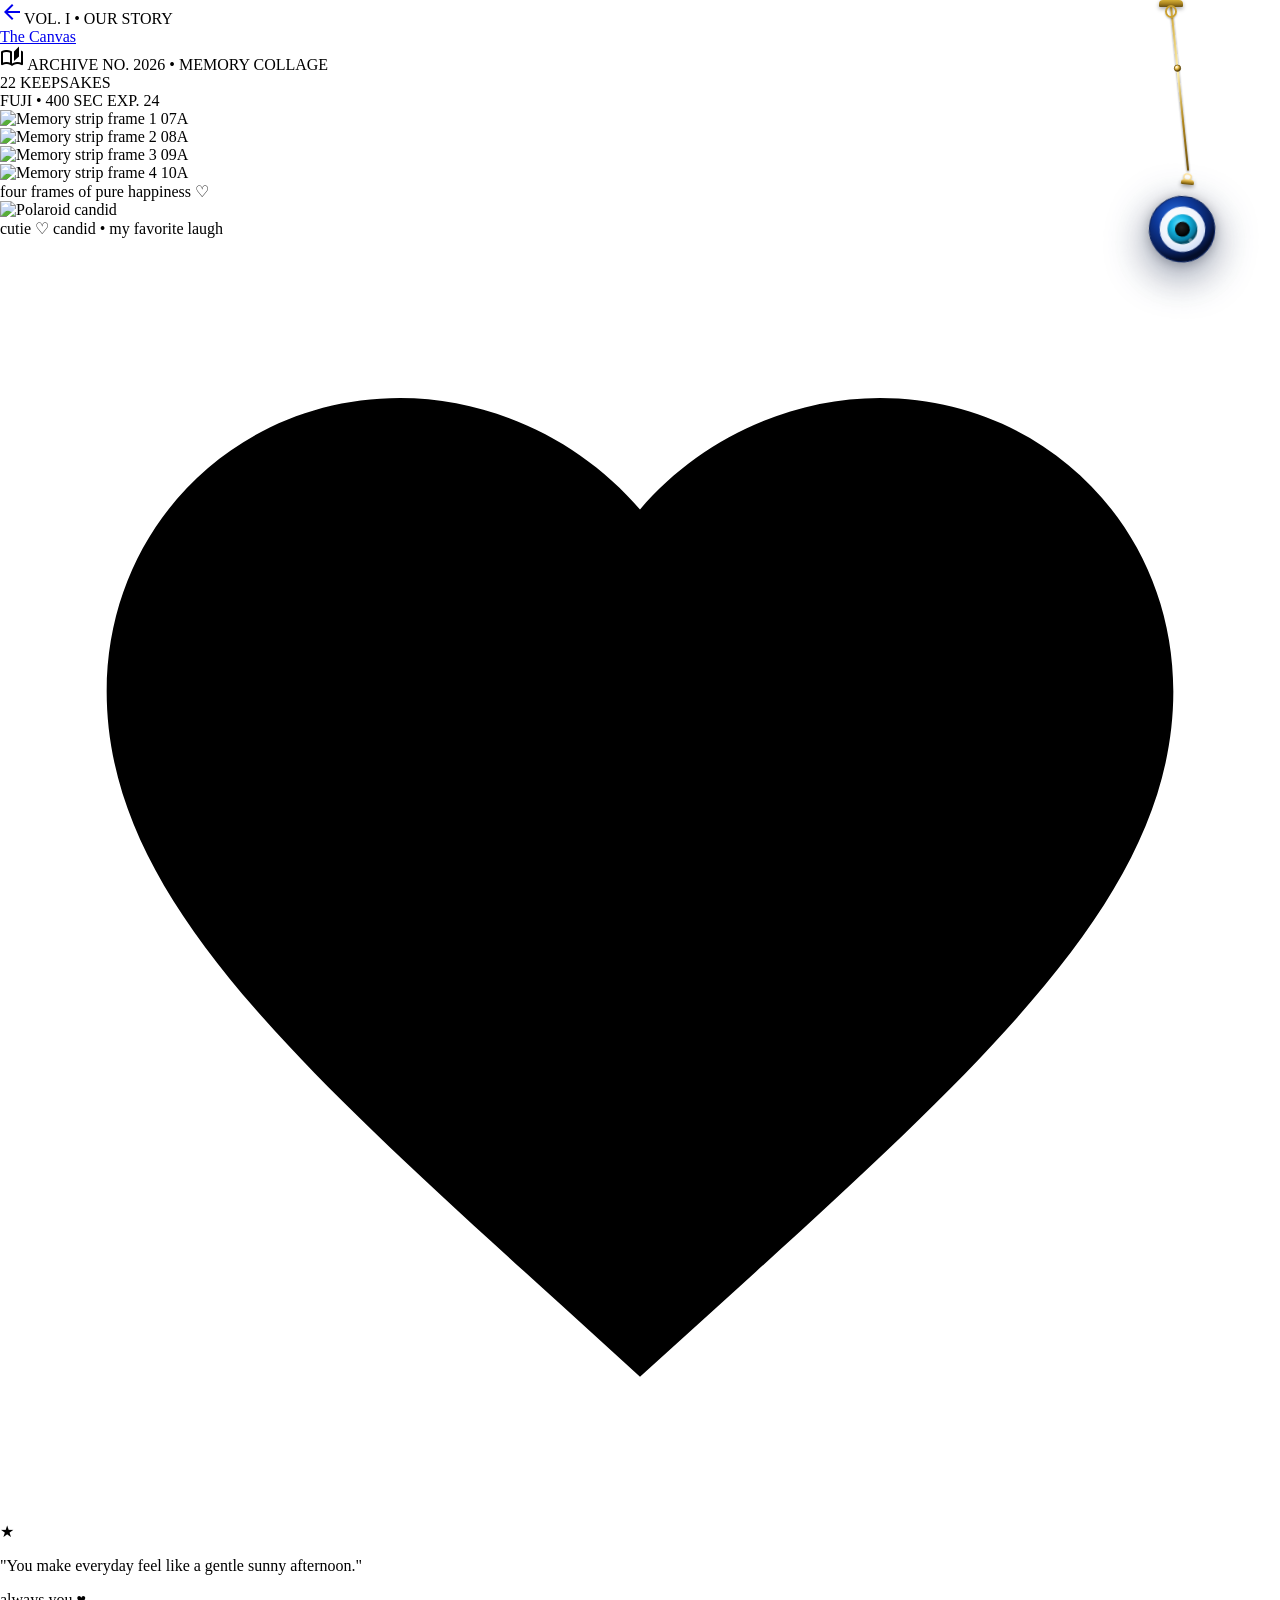
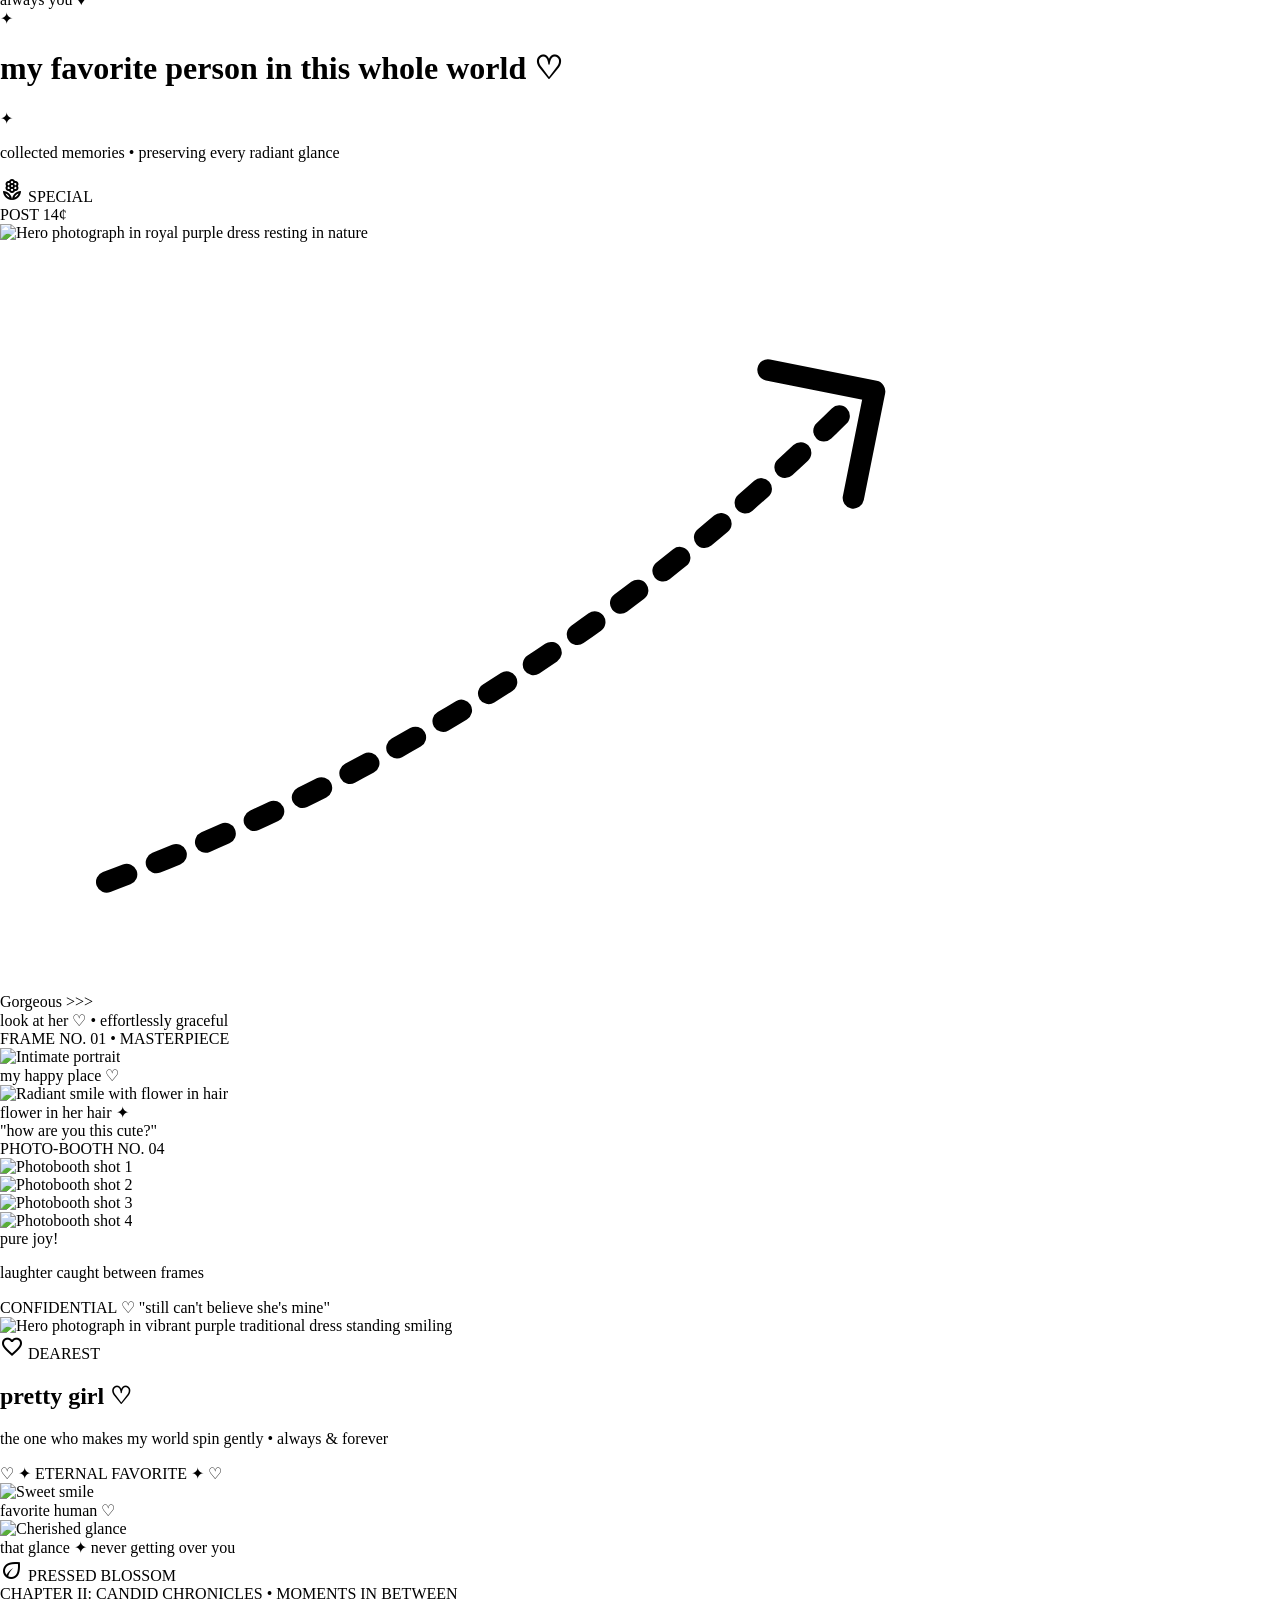
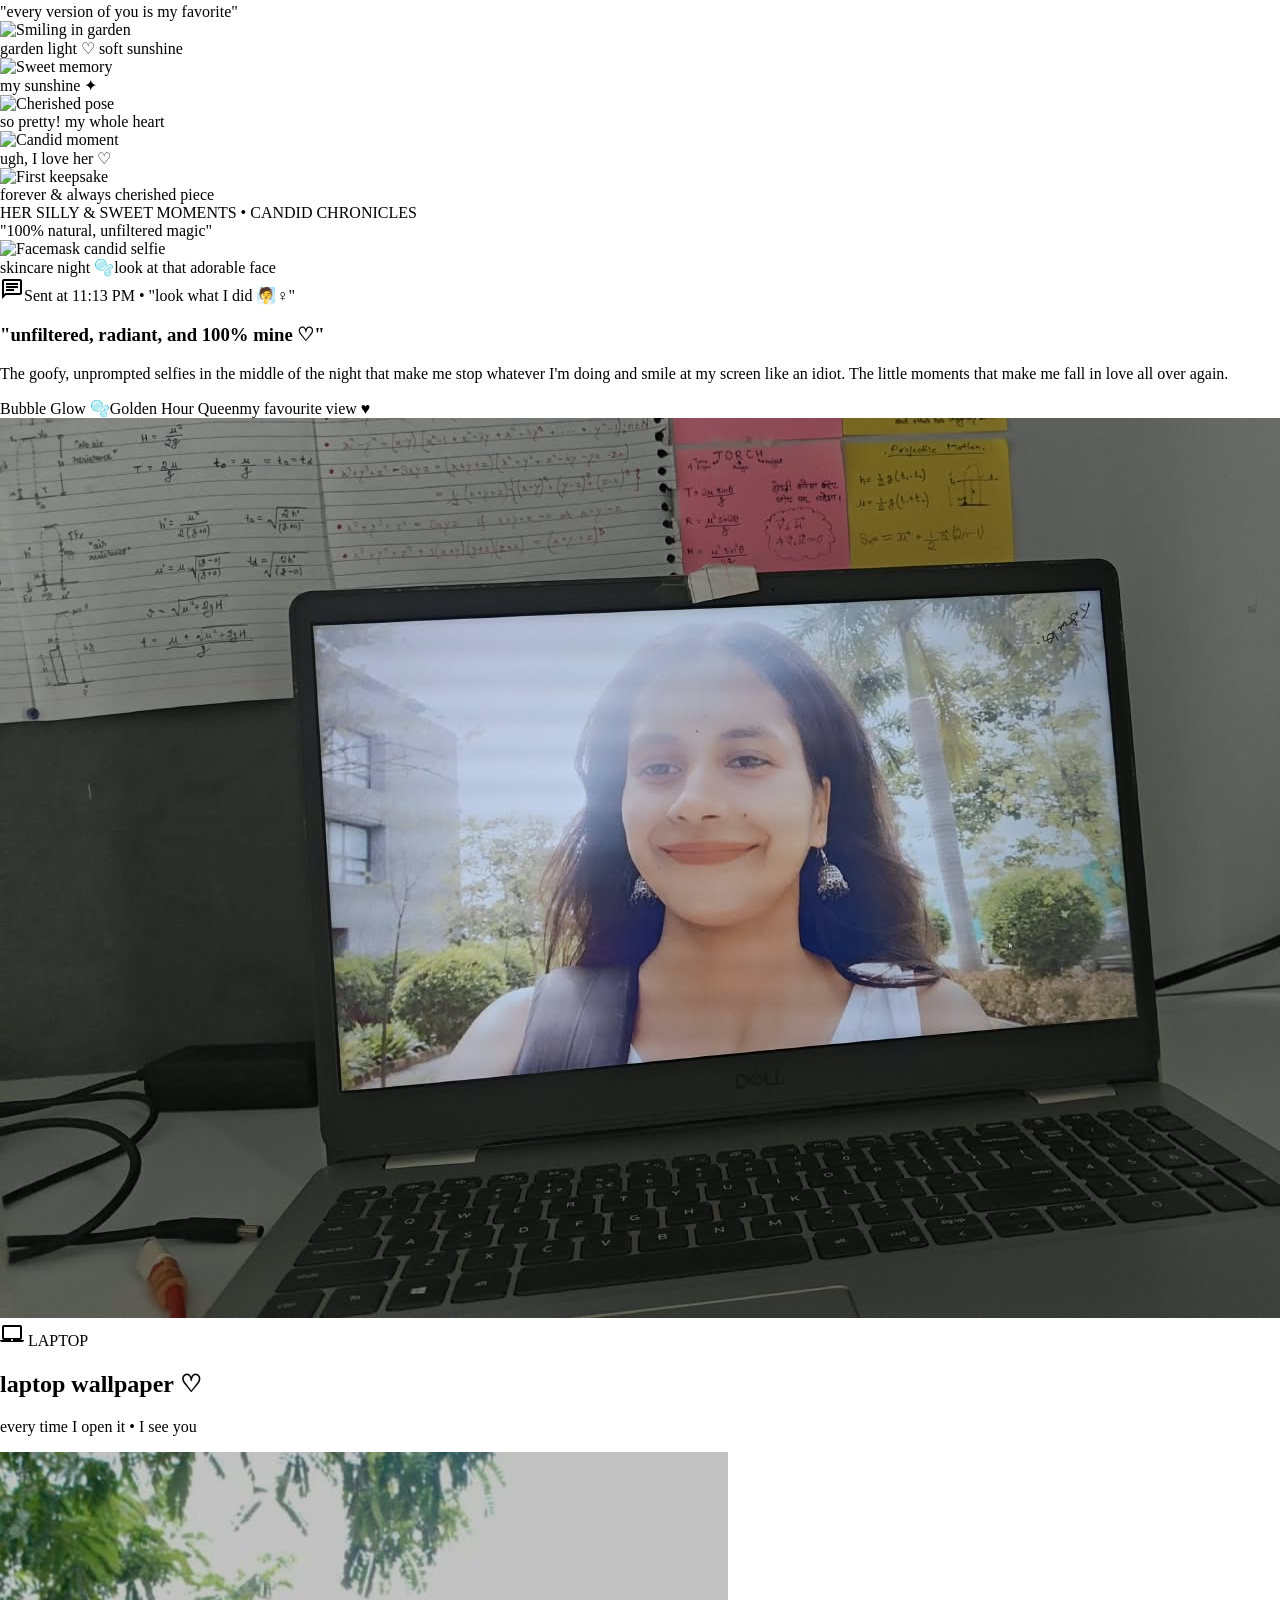
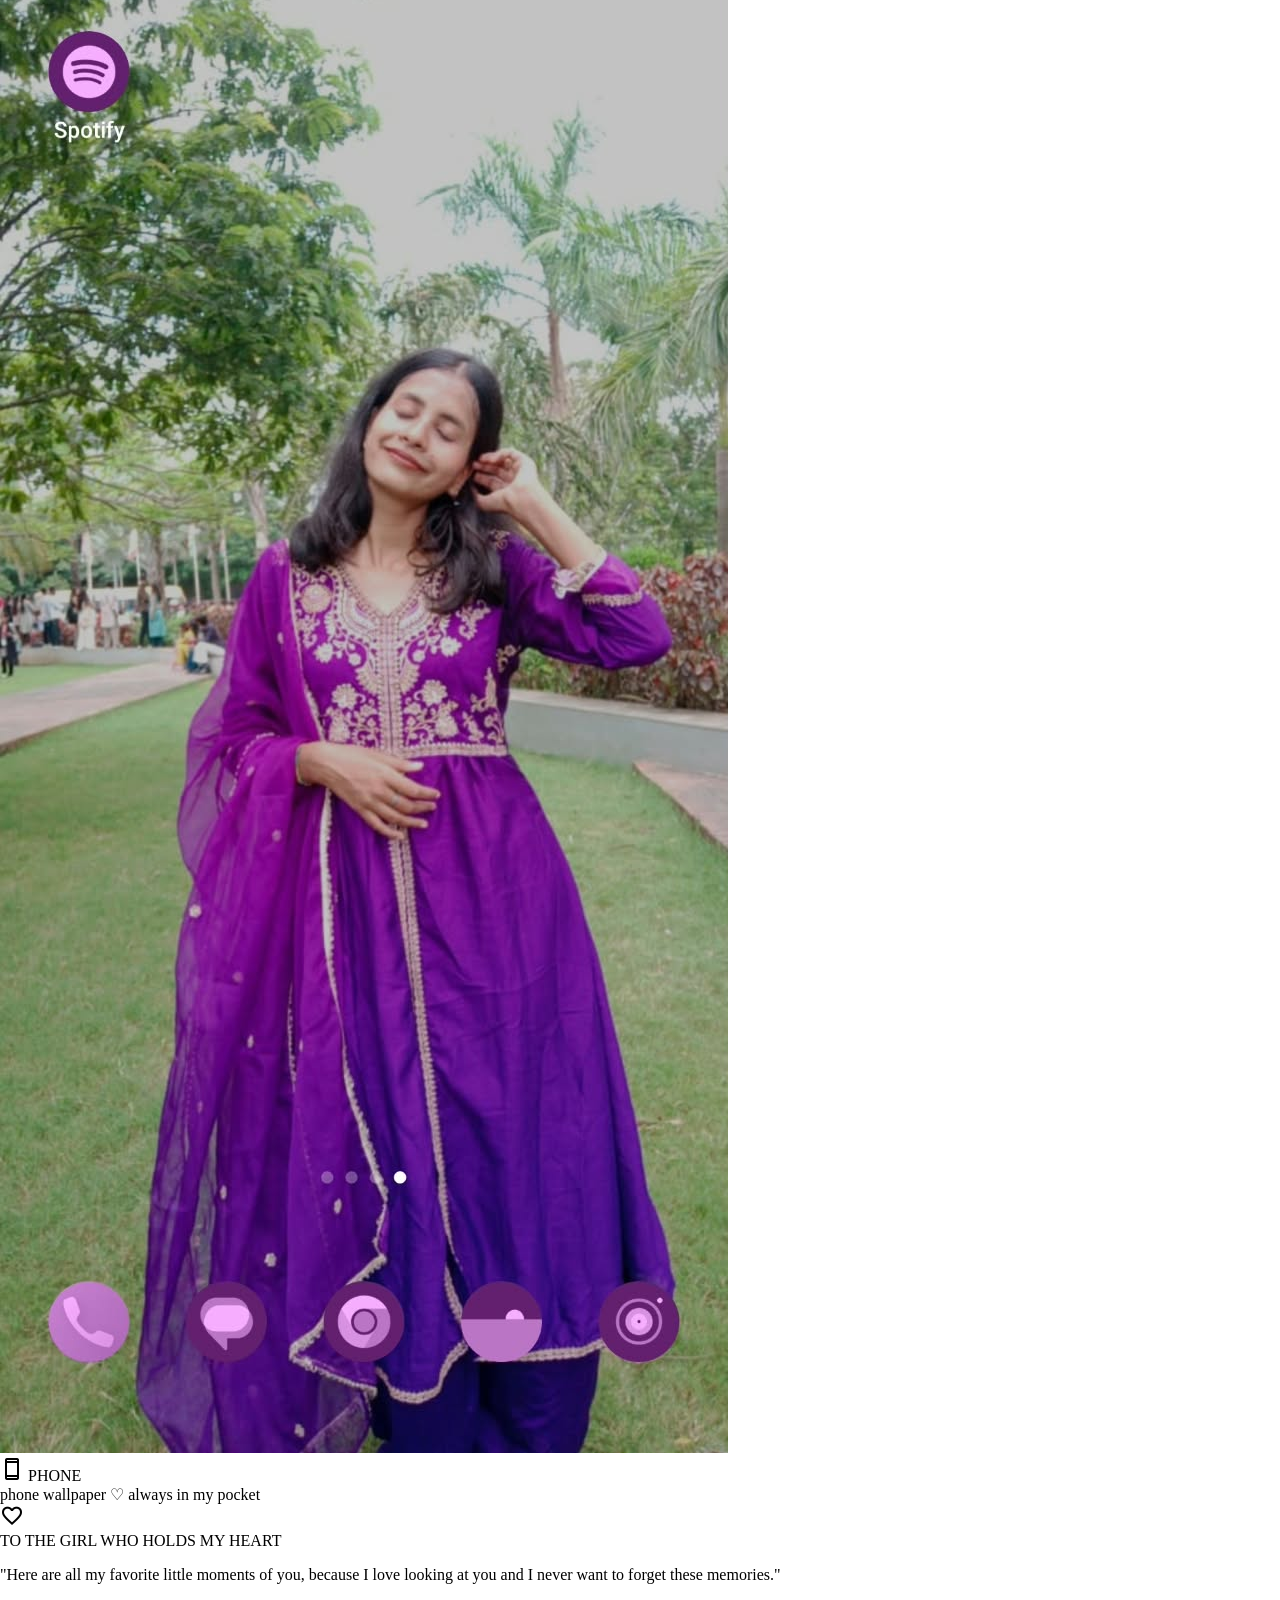
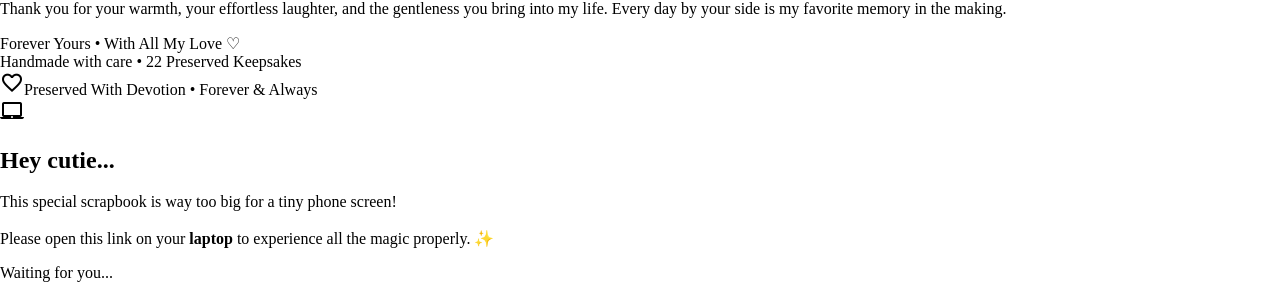
==== commit dce3d103: "Made candid chronicles section narrower" ====
--- a/code.html
+++ b/code.html
@@ -626,7 +626,7 @@
   <!-- ========================================================= -->
   <!-- SECTION 3.2: CANDID CHRONICLES                            -->
   <!-- ========================================================= -->
-  <div class="mt-unit-3xl w-full">
+  <div class="mt-unit-3xl w-full max-w-3xl mx-auto">
     <div class="flex items-center justify-between border-b border-dashed border-outline-variant/60 pb-unit-sm mb-unit-lg"><div class="flex items-center gap-unit-sm"><span class="w-2.5 h-2.5 rounded-full bg-primary"></span><span class="font-label-typewriter text-label-typewriter uppercase tracking-widest text-primary">HER SILLY &amp; SWEET MOMENTS • CANDID CHRONICLES</span></div><span class="font-annotation-pen text-annotation-pen text-secondary">"100% natural, unfiltered magic"</span></div>
 
     <div class="relative bg-soft-beige p-unit-lg md:p-unit-xl rounded-sm shadow-[0_12px_28px_-6px_rgba(42,35,36,0.18)] -rotate-1 hover:rotate-0 transition-transform duration-500"><div class="absolute -top-3 left-1/4 w-32 h-6 bg-dusty-rose/80 backdrop-blur-sm -rotate-2 z-30 shadow-xs"></div><div class="absolute -top-3 right-1/4 w-28 h-6 bg-washi-tape-cream/90 rotate-3 z-30 shadow-xs"></div><div class="grid grid-cols-1 md:grid-cols-12 gap-unit-lg items-center"><div class="md:col-span-5 flex flex-col items-center"><div class="relative bg-warm-ivory p-3 pb-7 rounded-xs shadow-[0_8px_20px_-4px_rgba(42,35,36,0.2)] rotate-2 hover:rotate-0 transition-transform w-full max-w-[260px]"><div class="absolute -top-3 left-6 w-20 h-5 bg-blush-pink/90 -rotate-6 z-30"></div><img alt="Facemask candid selfie" class="w-full h-64 object-cover rounded-xs shadow-inner" src="assets/facemask.jpeg"><div class="pt-2 text-center"><span class="font-headline-md text-headline-md text-pen-sepia">skincare night 🫧</span><span class="block font-annotation-tiny text-annotation-tiny text-secondary mt-0.5">look at that adorable face</span></div></div></div><div class="md:col-span-7 flex flex-col gap-unit-sm"><div class="inline-flex items-center gap-unit-xs self-start bg-surface-container/90 backdrop-blur-sm px-unit-sm py-unit-2xs rounded-full shadow-xs"><span class="material-symbols-outlined text-[14px] text-primary">chat</span><span class="font-label-typewriter text-label-typewriter text-pen-sepia">Sent at 11:13 PM • "look what I did 🧖♀️"</span></div><h3 class="font-headline-lg text-headline-lg text-primary tracking-tight">"unfiltered, radiant, and 100% mine ♡"</h3><p class="font-body-md text-body-md text-on-surface-variant leading-relaxed">The goofy, unprompted selfies in the middle of the night that make me stop whatever I'm doing and smile at my screen like an idiot. The little moments that make me fall in love all over again.</p><div class="flex flex-wrap items-center gap-unit-xs pt-1"><span class="font-label-stamp text-label-stamp bg-blush-pink/80 text-muted-burgundy px-unit-sm py-unit-2xs rounded-full uppercase tracking-wider">Bubble Glow 🫧</span><span class="font-label-stamp text-label-stamp bg-surface-container text-pen-sepia px-unit-sm py-unit-2xs rounded-full uppercase tracking-wider">Golden Hour Queen</span><span class="font-annotation-pen text-annotation-pen text-primary ml-auto">my favourite view ♥</span></div></div></div></div>
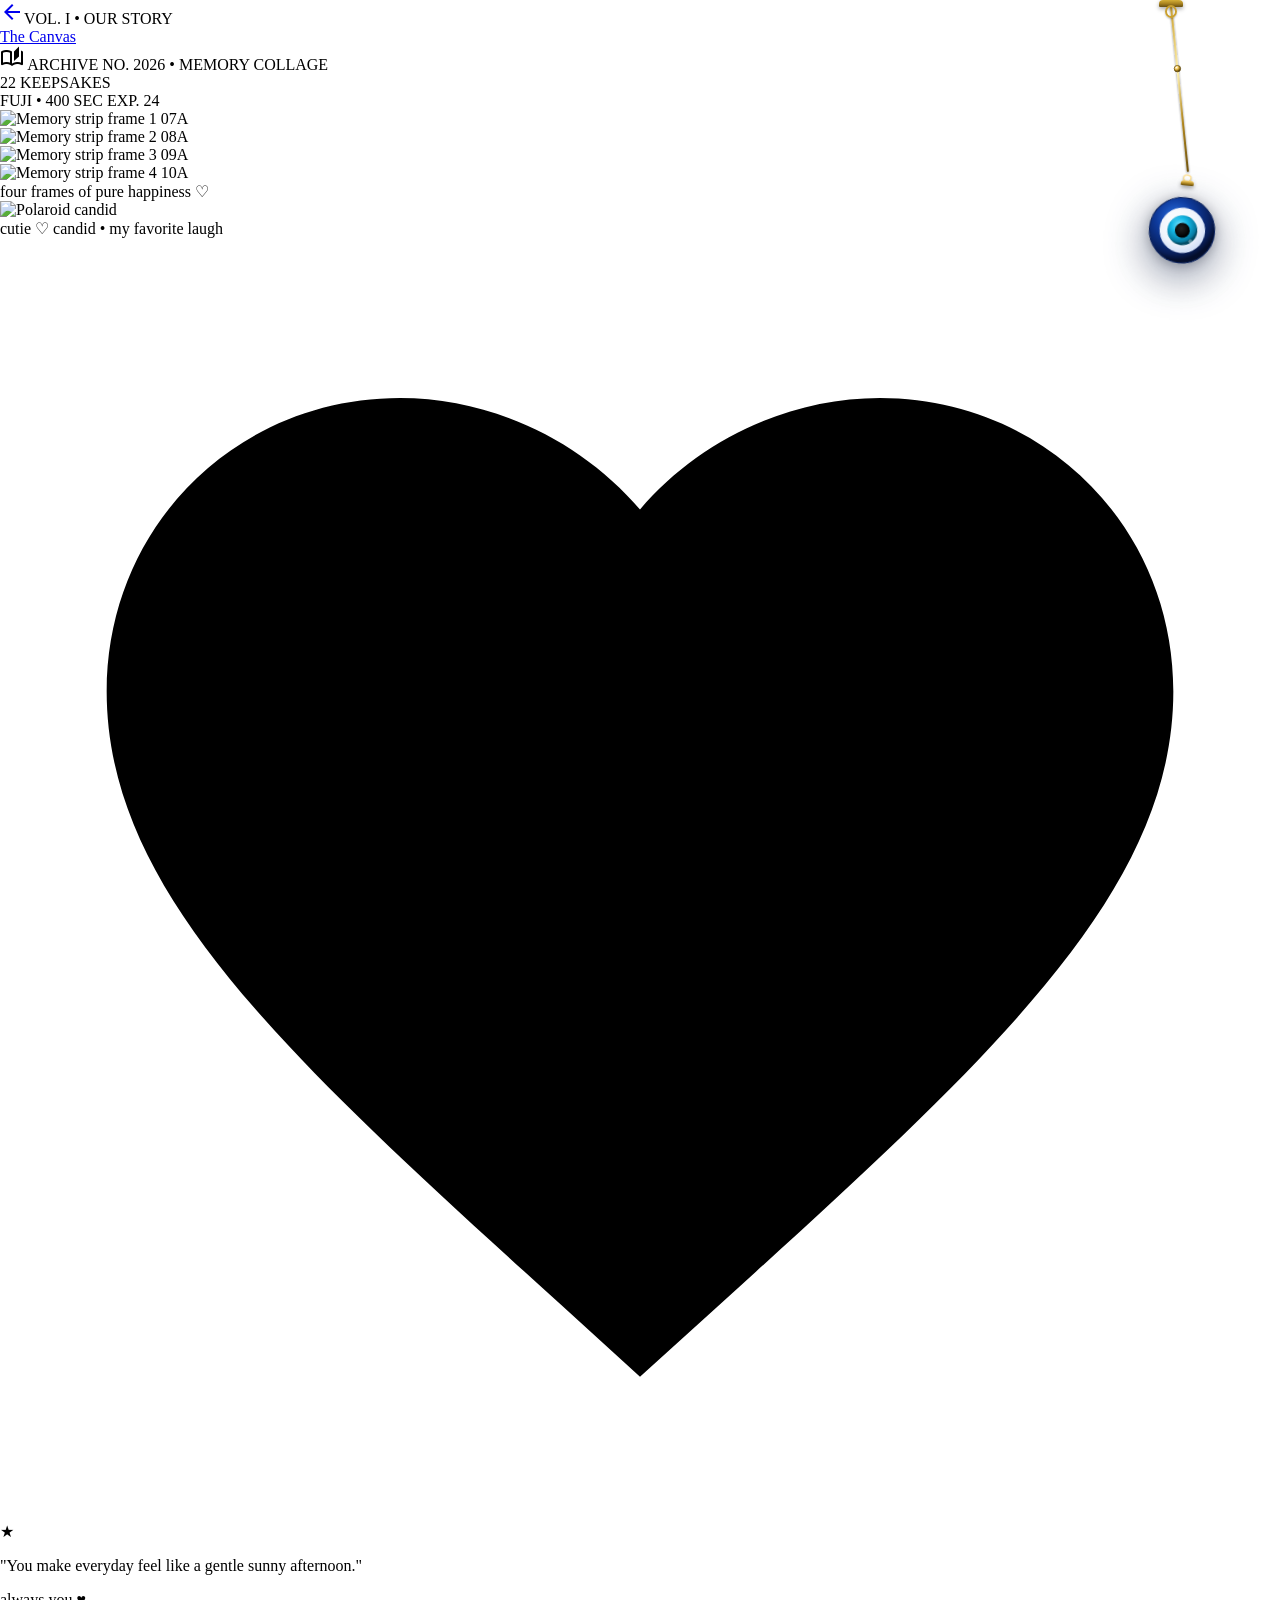
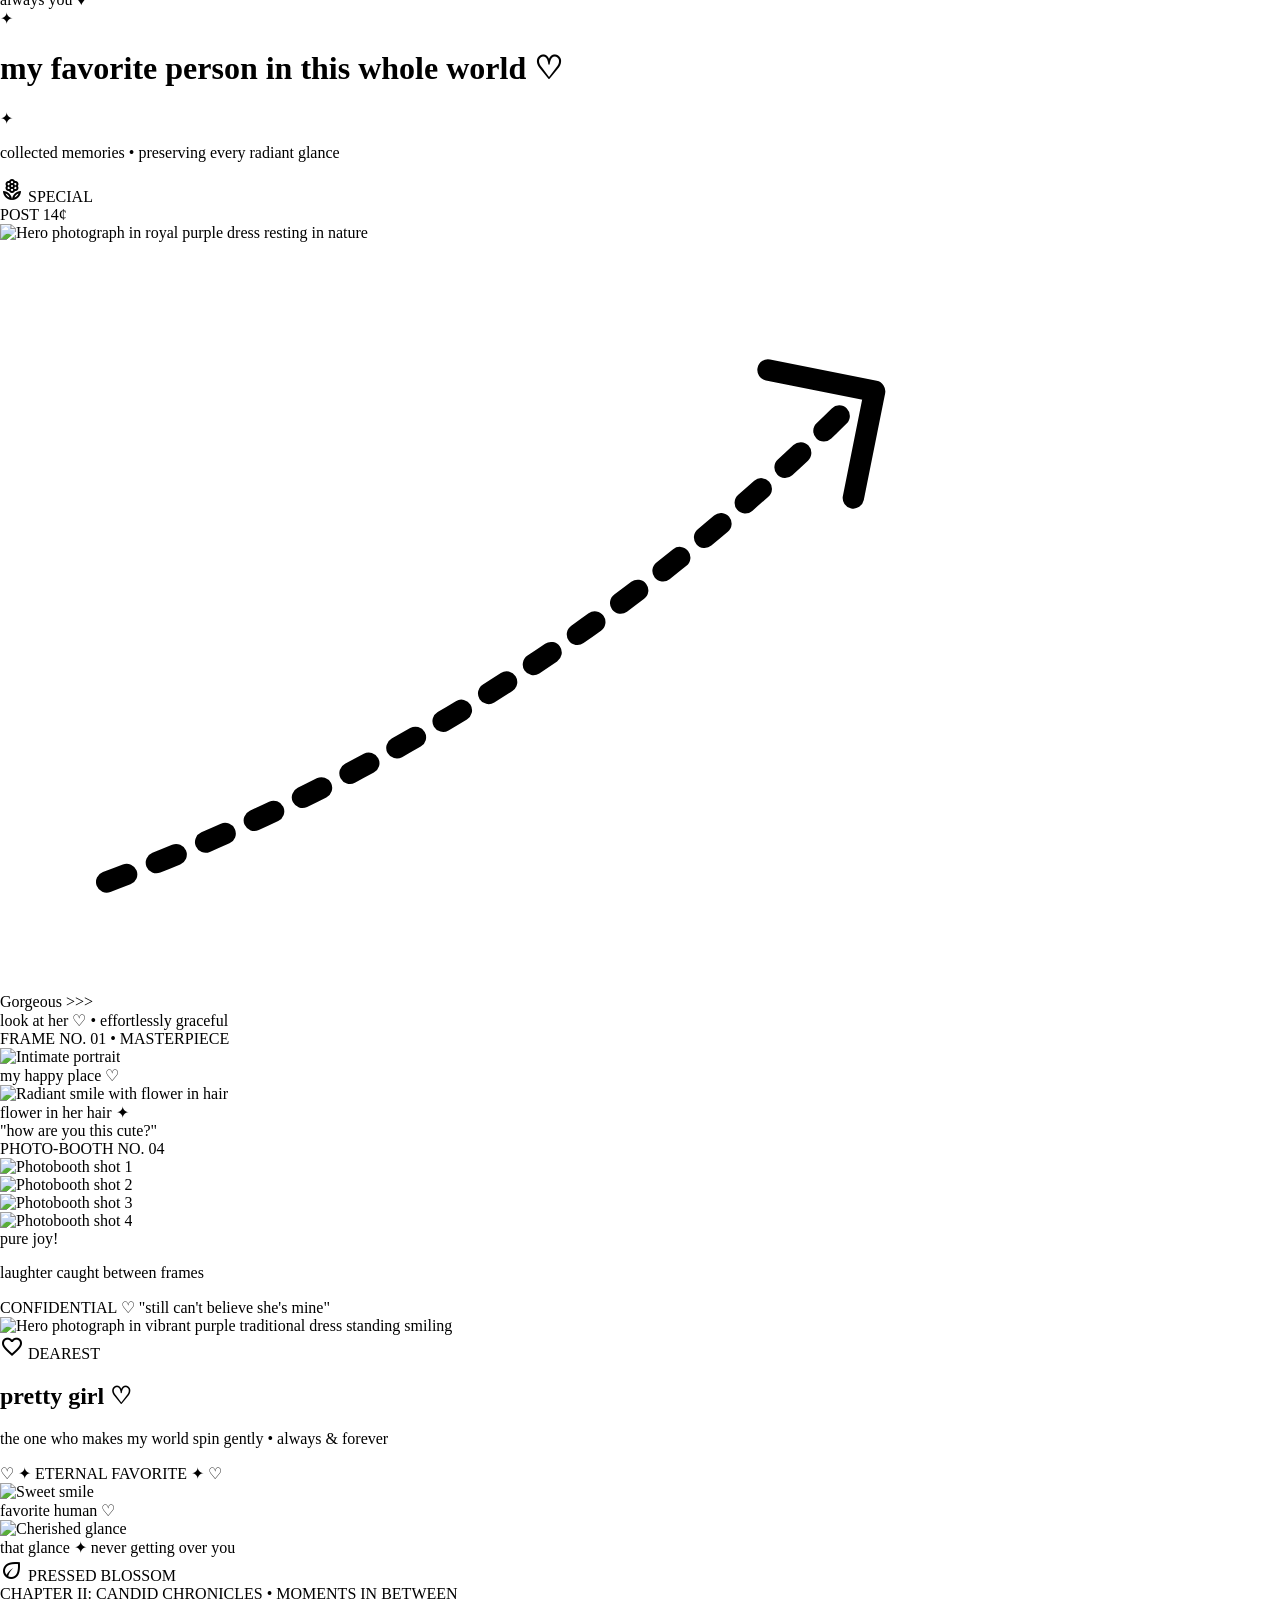
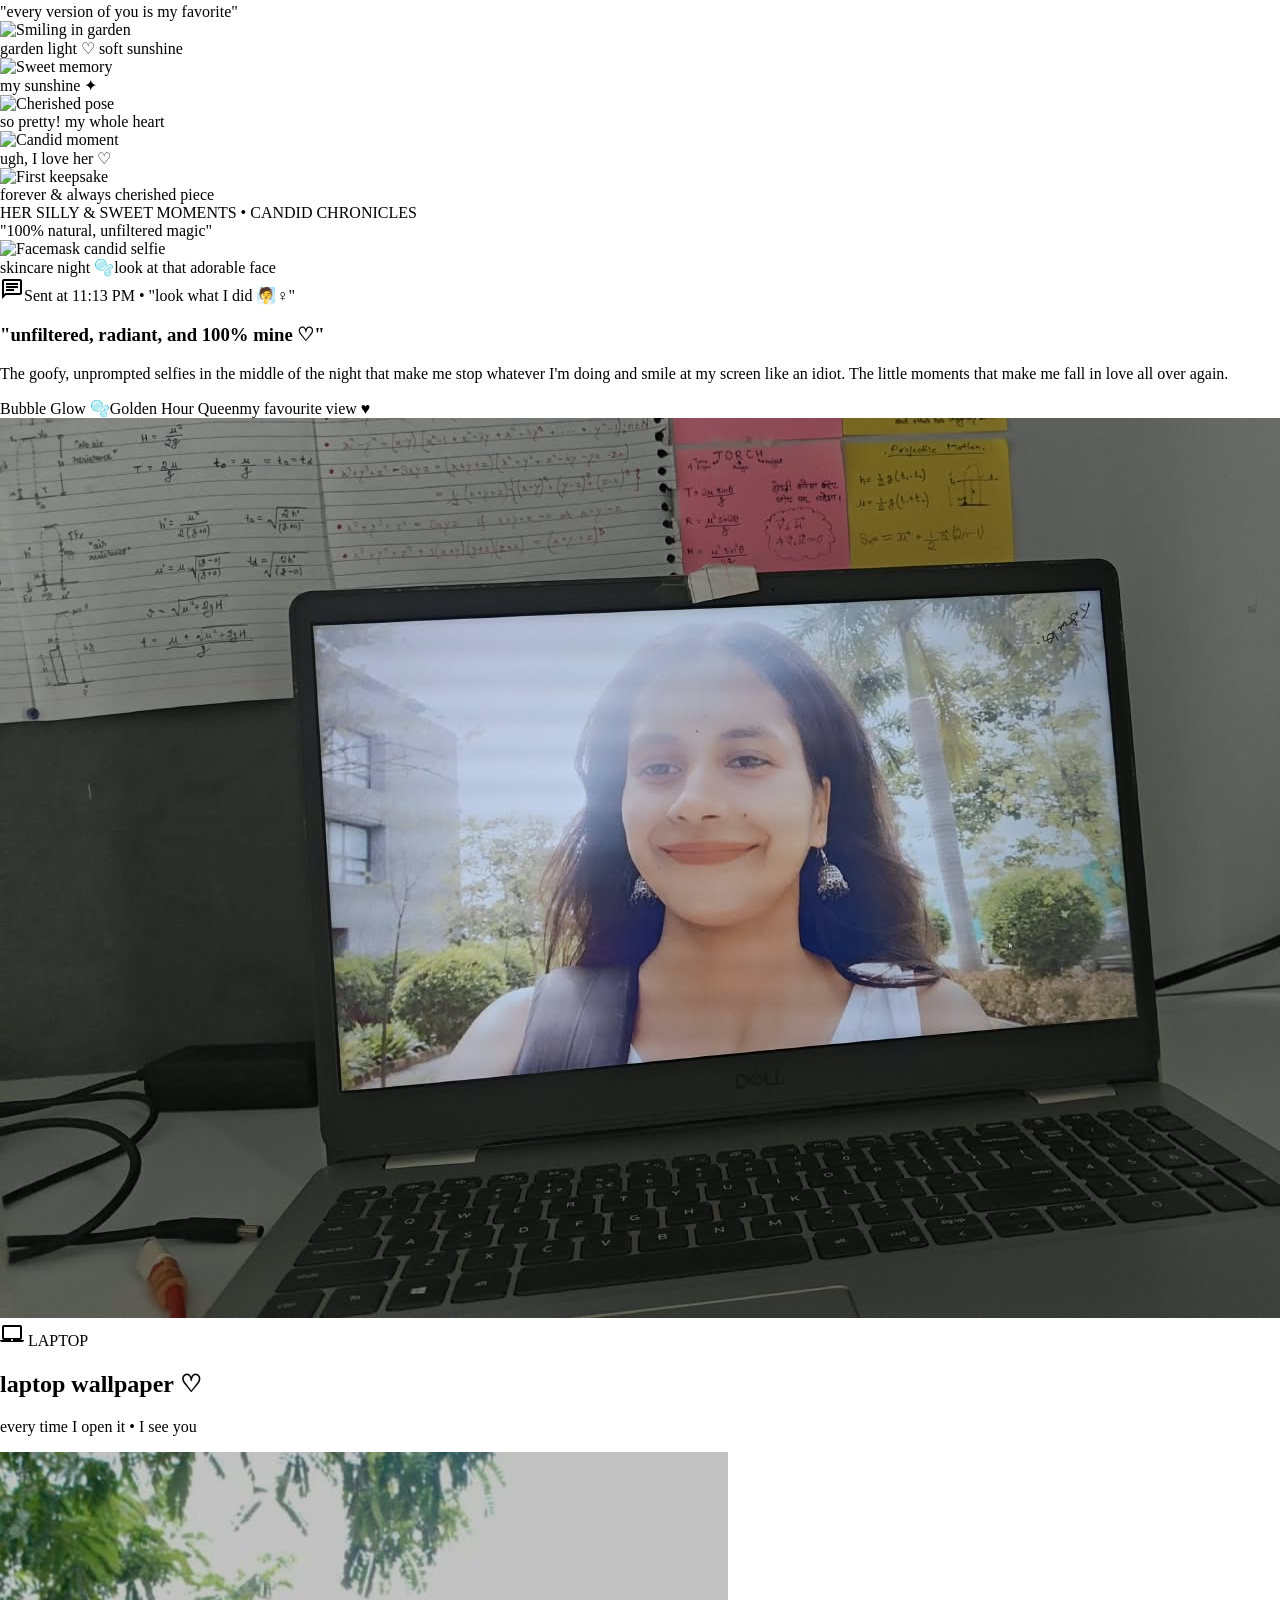
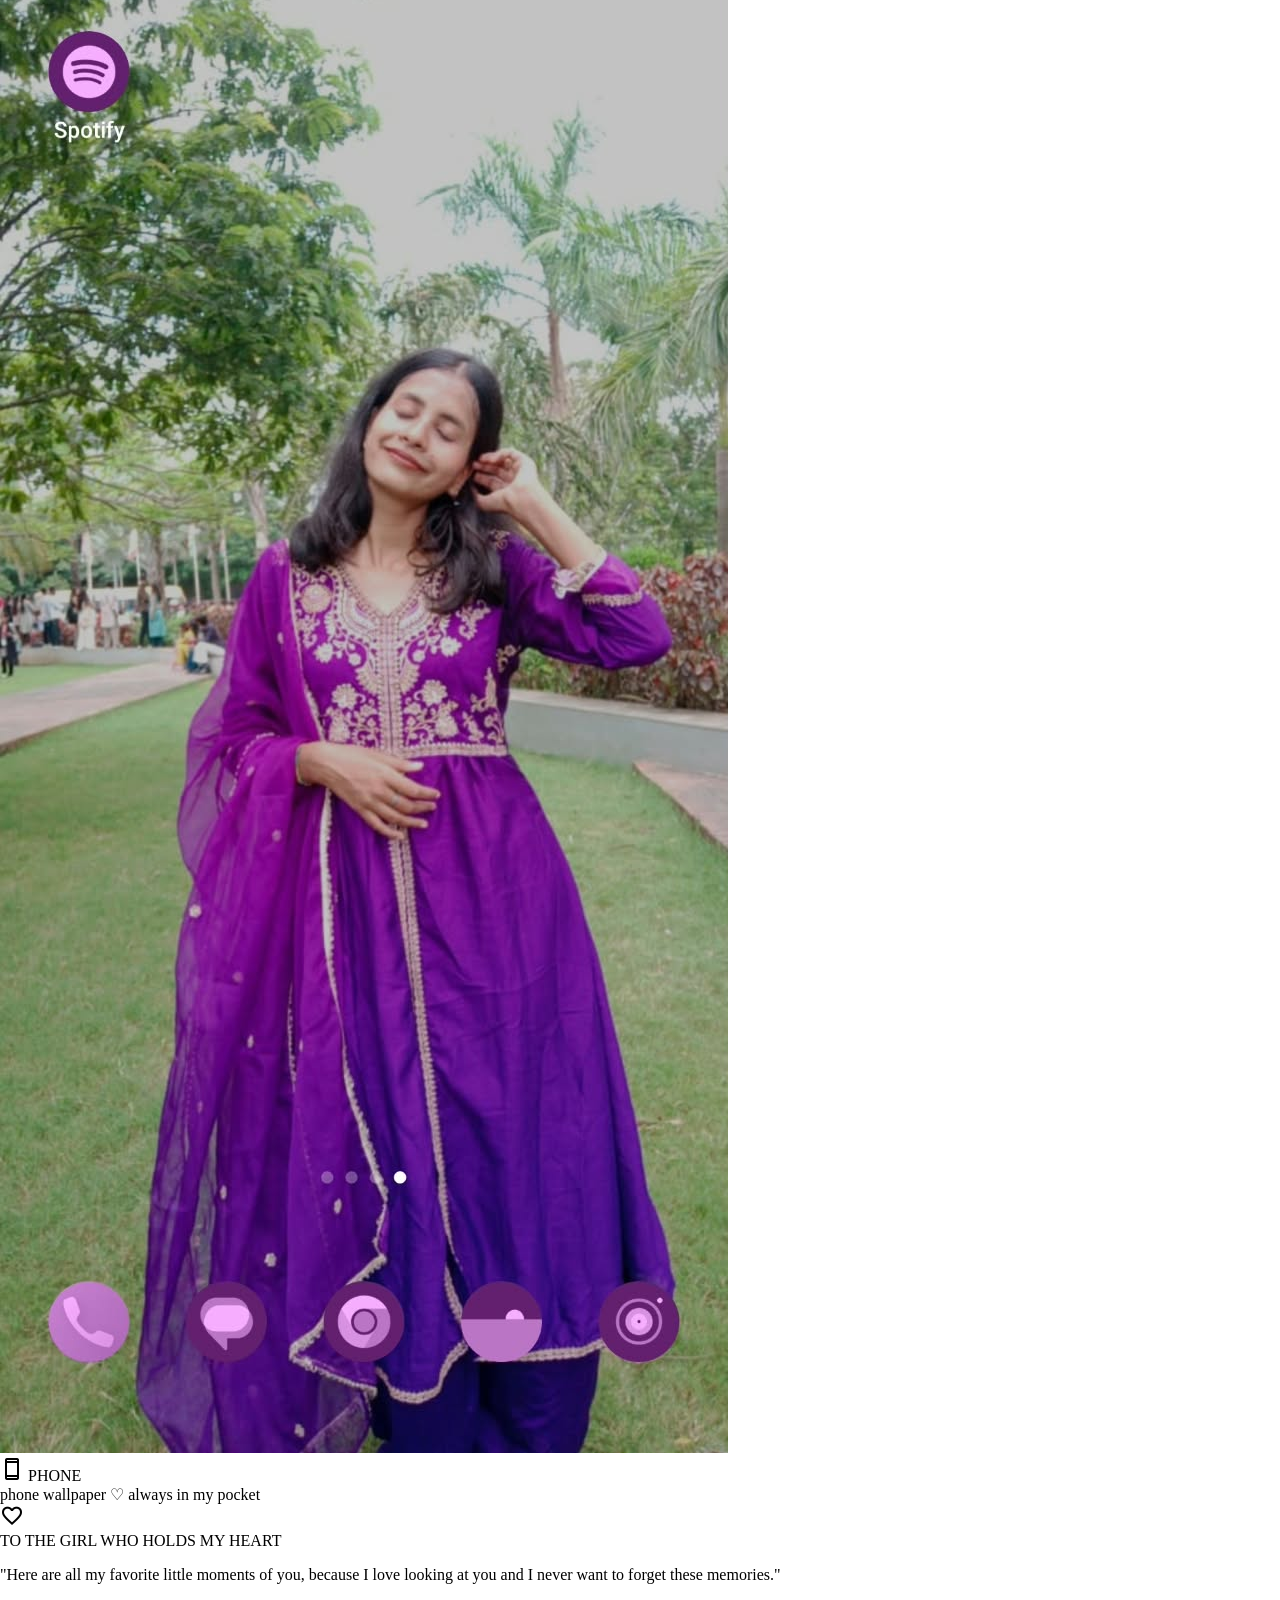
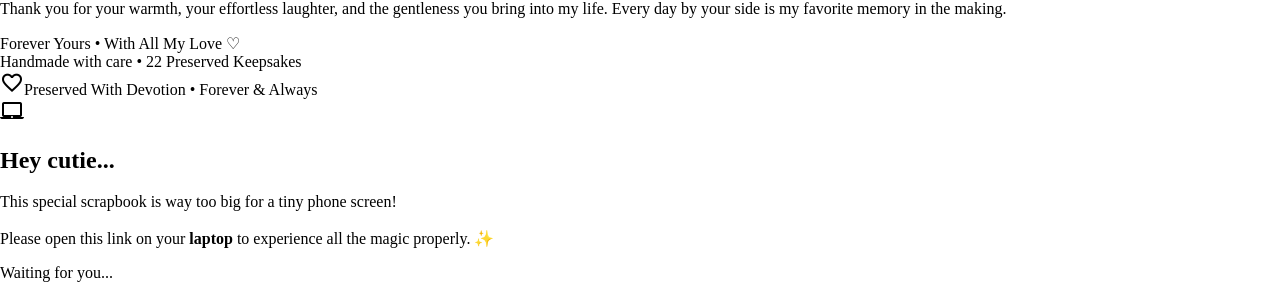
==== commit 050d0474: "Increased width of candid section slightly" ====
--- a/code.html
+++ b/code.html
@@ -626,7 +626,7 @@
   <!-- ========================================================= -->
   <!-- SECTION 3.2: CANDID CHRONICLES                            -->
   <!-- ========================================================= -->
-  <div class="mt-unit-3xl w-full max-w-3xl mx-auto">
+  <div class="mt-unit-3xl w-full max-w-4xl mx-auto">
     <div class="flex items-center justify-between border-b border-dashed border-outline-variant/60 pb-unit-sm mb-unit-lg"><div class="flex items-center gap-unit-sm"><span class="w-2.5 h-2.5 rounded-full bg-primary"></span><span class="font-label-typewriter text-label-typewriter uppercase tracking-widest text-primary">HER SILLY &amp; SWEET MOMENTS • CANDID CHRONICLES</span></div><span class="font-annotation-pen text-annotation-pen text-secondary">"100% natural, unfiltered magic"</span></div>
 
     <div class="relative bg-soft-beige p-unit-lg md:p-unit-xl rounded-sm shadow-[0_12px_28px_-6px_rgba(42,35,36,0.18)] -rotate-1 hover:rotate-0 transition-transform duration-500"><div class="absolute -top-3 left-1/4 w-32 h-6 bg-dusty-rose/80 backdrop-blur-sm -rotate-2 z-30 shadow-xs"></div><div class="absolute -top-3 right-1/4 w-28 h-6 bg-washi-tape-cream/90 rotate-3 z-30 shadow-xs"></div><div class="grid grid-cols-1 md:grid-cols-12 gap-unit-lg items-center"><div class="md:col-span-5 flex flex-col items-center"><div class="relative bg-warm-ivory p-3 pb-7 rounded-xs shadow-[0_8px_20px_-4px_rgba(42,35,36,0.2)] rotate-2 hover:rotate-0 transition-transform w-full max-w-[260px]"><div class="absolute -top-3 left-6 w-20 h-5 bg-blush-pink/90 -rotate-6 z-30"></div><img alt="Facemask candid selfie" class="w-full h-64 object-cover rounded-xs shadow-inner" src="assets/facemask.jpeg"><div class="pt-2 text-center"><span class="font-headline-md text-headline-md text-pen-sepia">skincare night 🫧</span><span class="block font-annotation-tiny text-annotation-tiny text-secondary mt-0.5">look at that adorable face</span></div></div></div><div class="md:col-span-7 flex flex-col gap-unit-sm"><div class="inline-flex items-center gap-unit-xs self-start bg-surface-container/90 backdrop-blur-sm px-unit-sm py-unit-2xs rounded-full shadow-xs"><span class="material-symbols-outlined text-[14px] text-primary">chat</span><span class="font-label-typewriter text-label-typewriter text-pen-sepia">Sent at 11:13 PM • "look what I did 🧖♀️"</span></div><h3 class="font-headline-lg text-headline-lg text-primary tracking-tight">"unfiltered, radiant, and 100% mine ♡"</h3><p class="font-body-md text-body-md text-on-surface-variant leading-relaxed">The goofy, unprompted selfies in the middle of the night that make me stop whatever I'm doing and smile at my screen like an idiot. The little moments that make me fall in love all over again.</p><div class="flex flex-wrap items-center gap-unit-xs pt-1"><span class="font-label-stamp text-label-stamp bg-blush-pink/80 text-muted-burgundy px-unit-sm py-unit-2xs rounded-full uppercase tracking-wider">Bubble Glow 🫧</span><span class="font-label-stamp text-label-stamp bg-surface-container text-pen-sepia px-unit-sm py-unit-2xs rounded-full uppercase tracking-wider">Golden Hour Queen</span><span class="font-annotation-pen text-annotation-pen text-primary ml-auto">my favourite view ♥</span></div></div></div></div>
